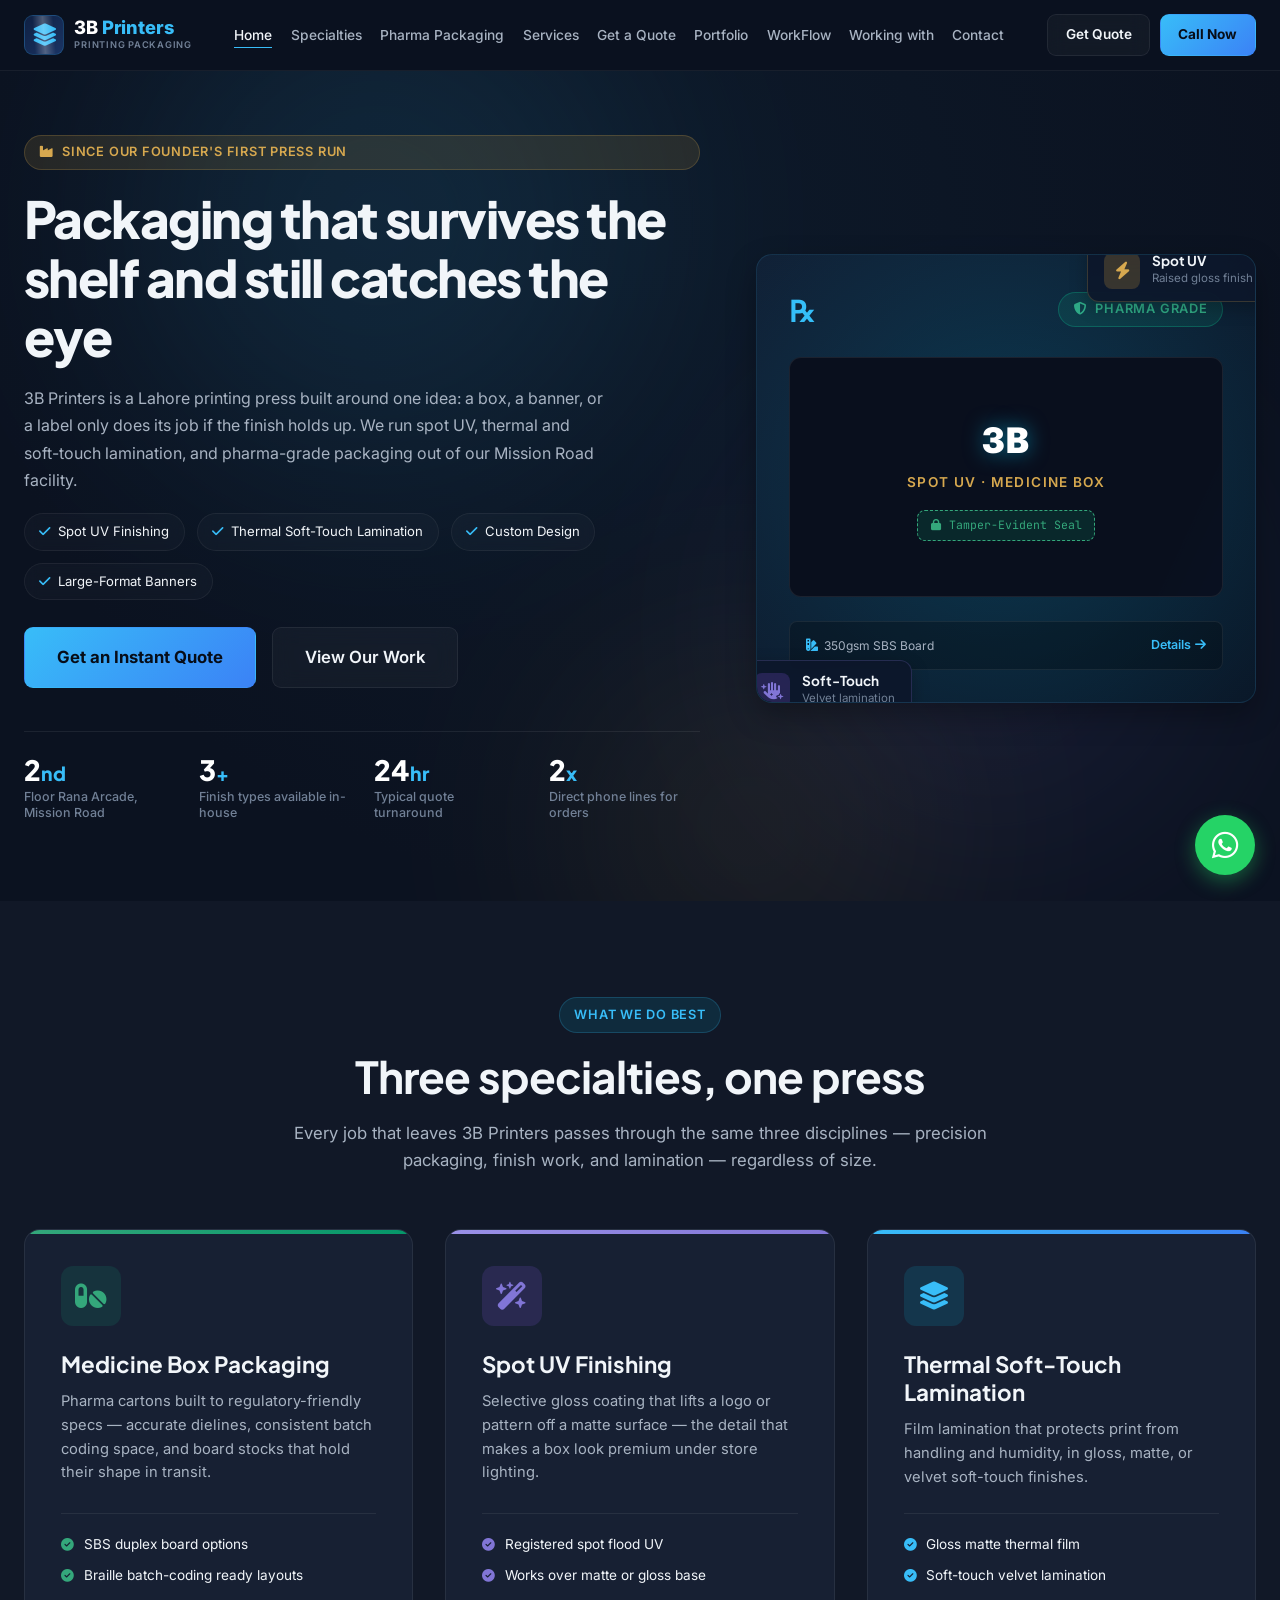
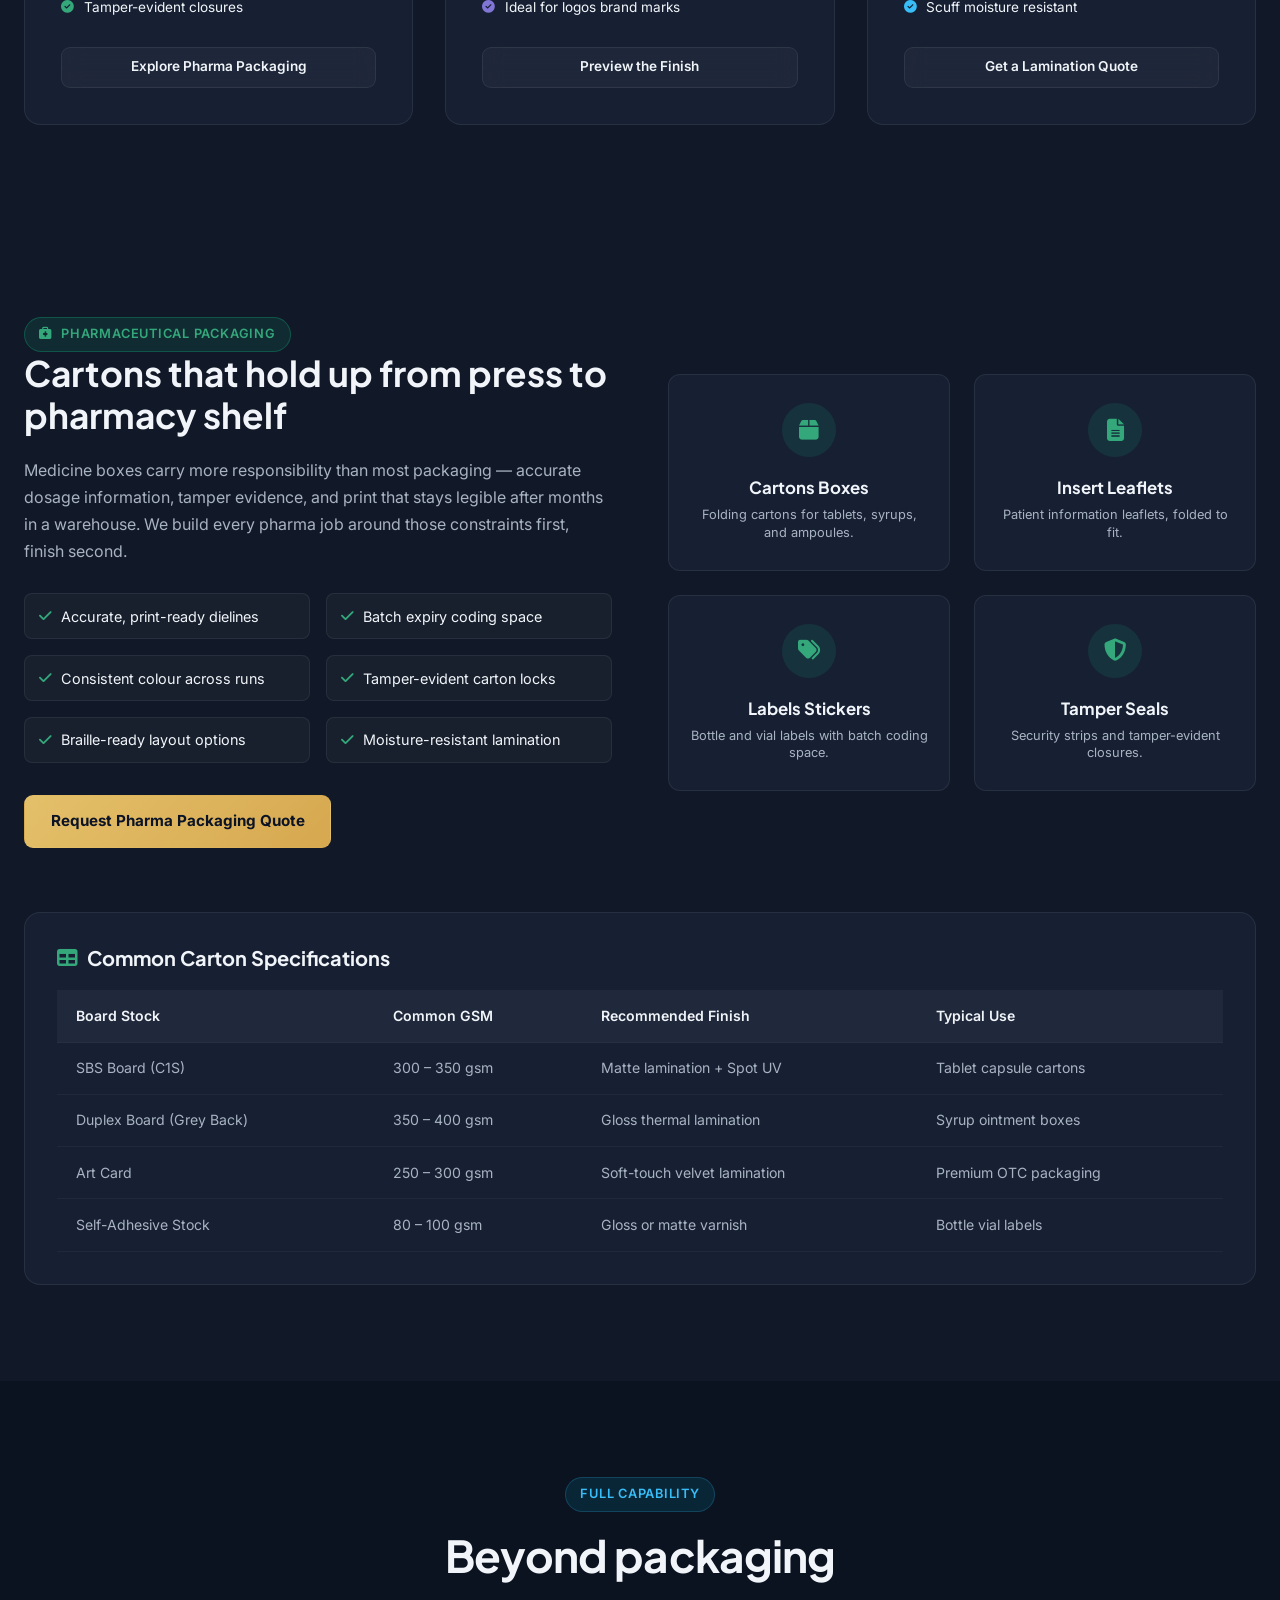
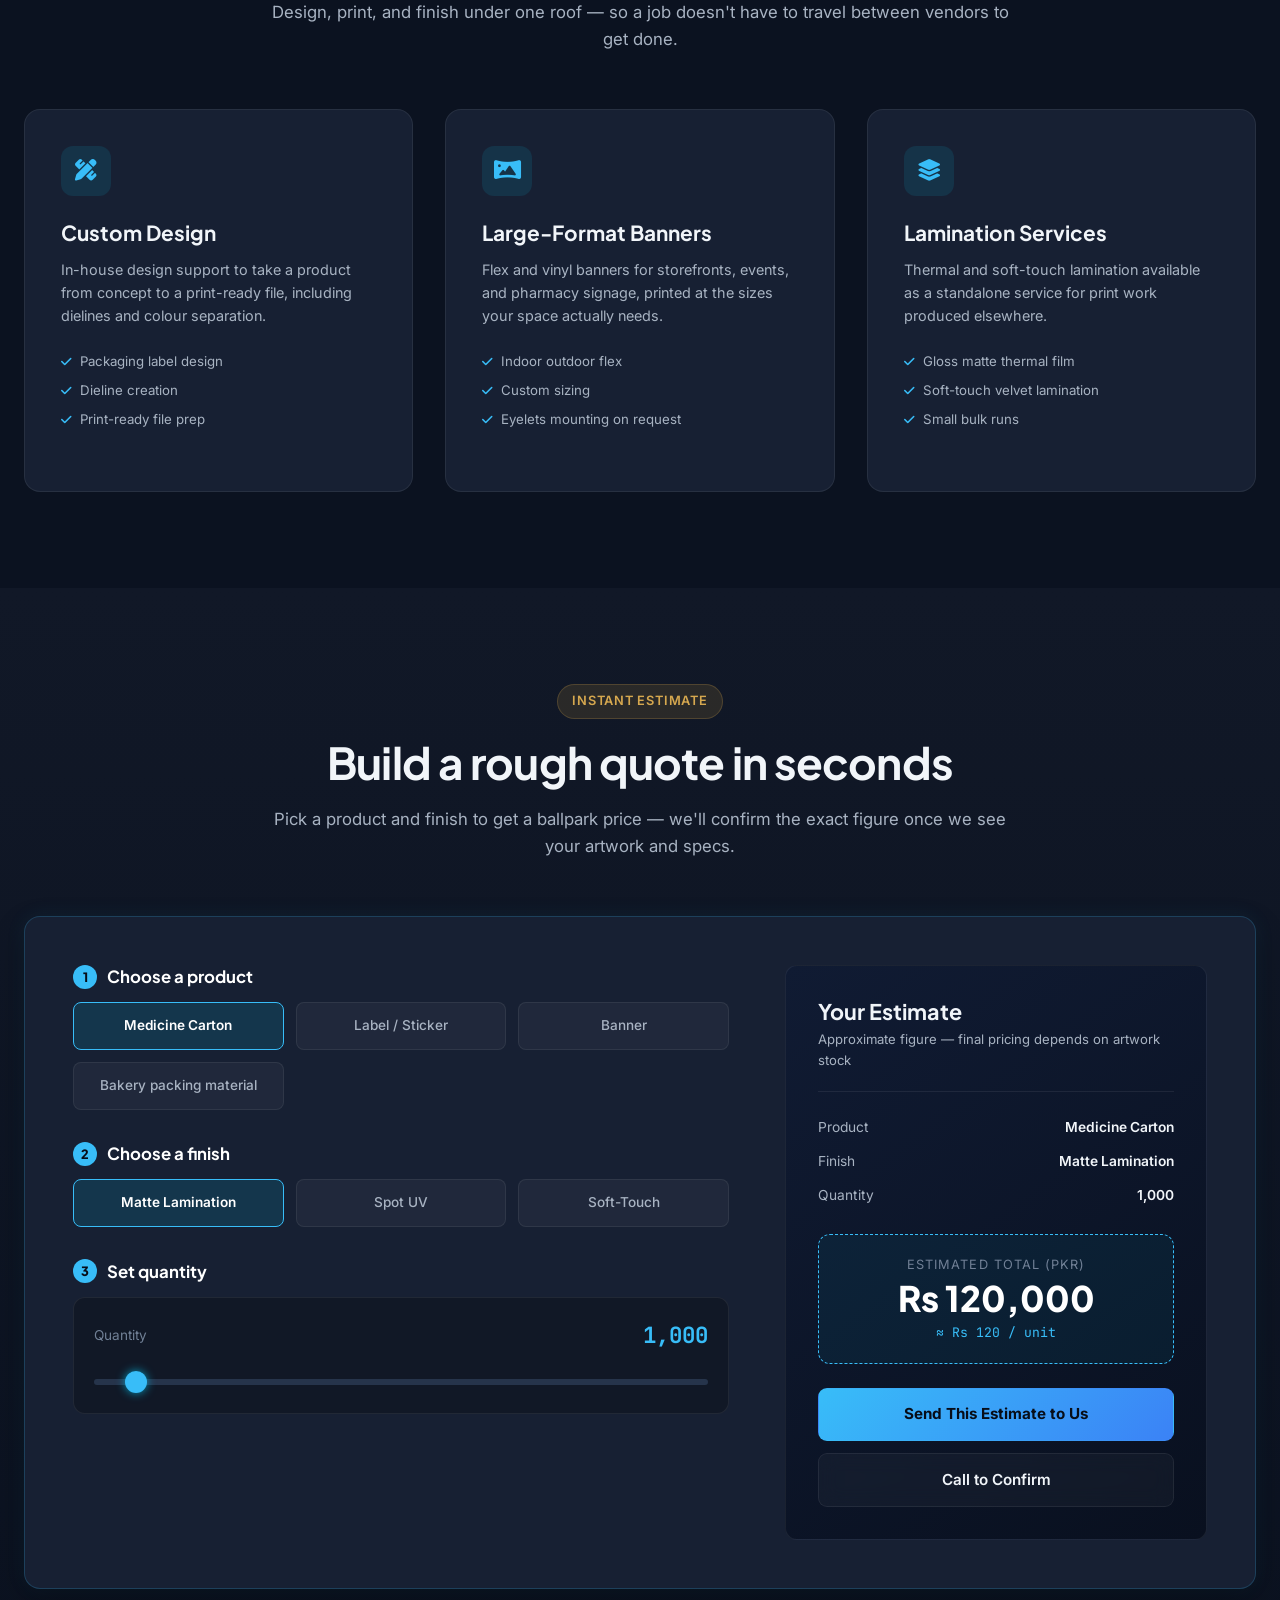
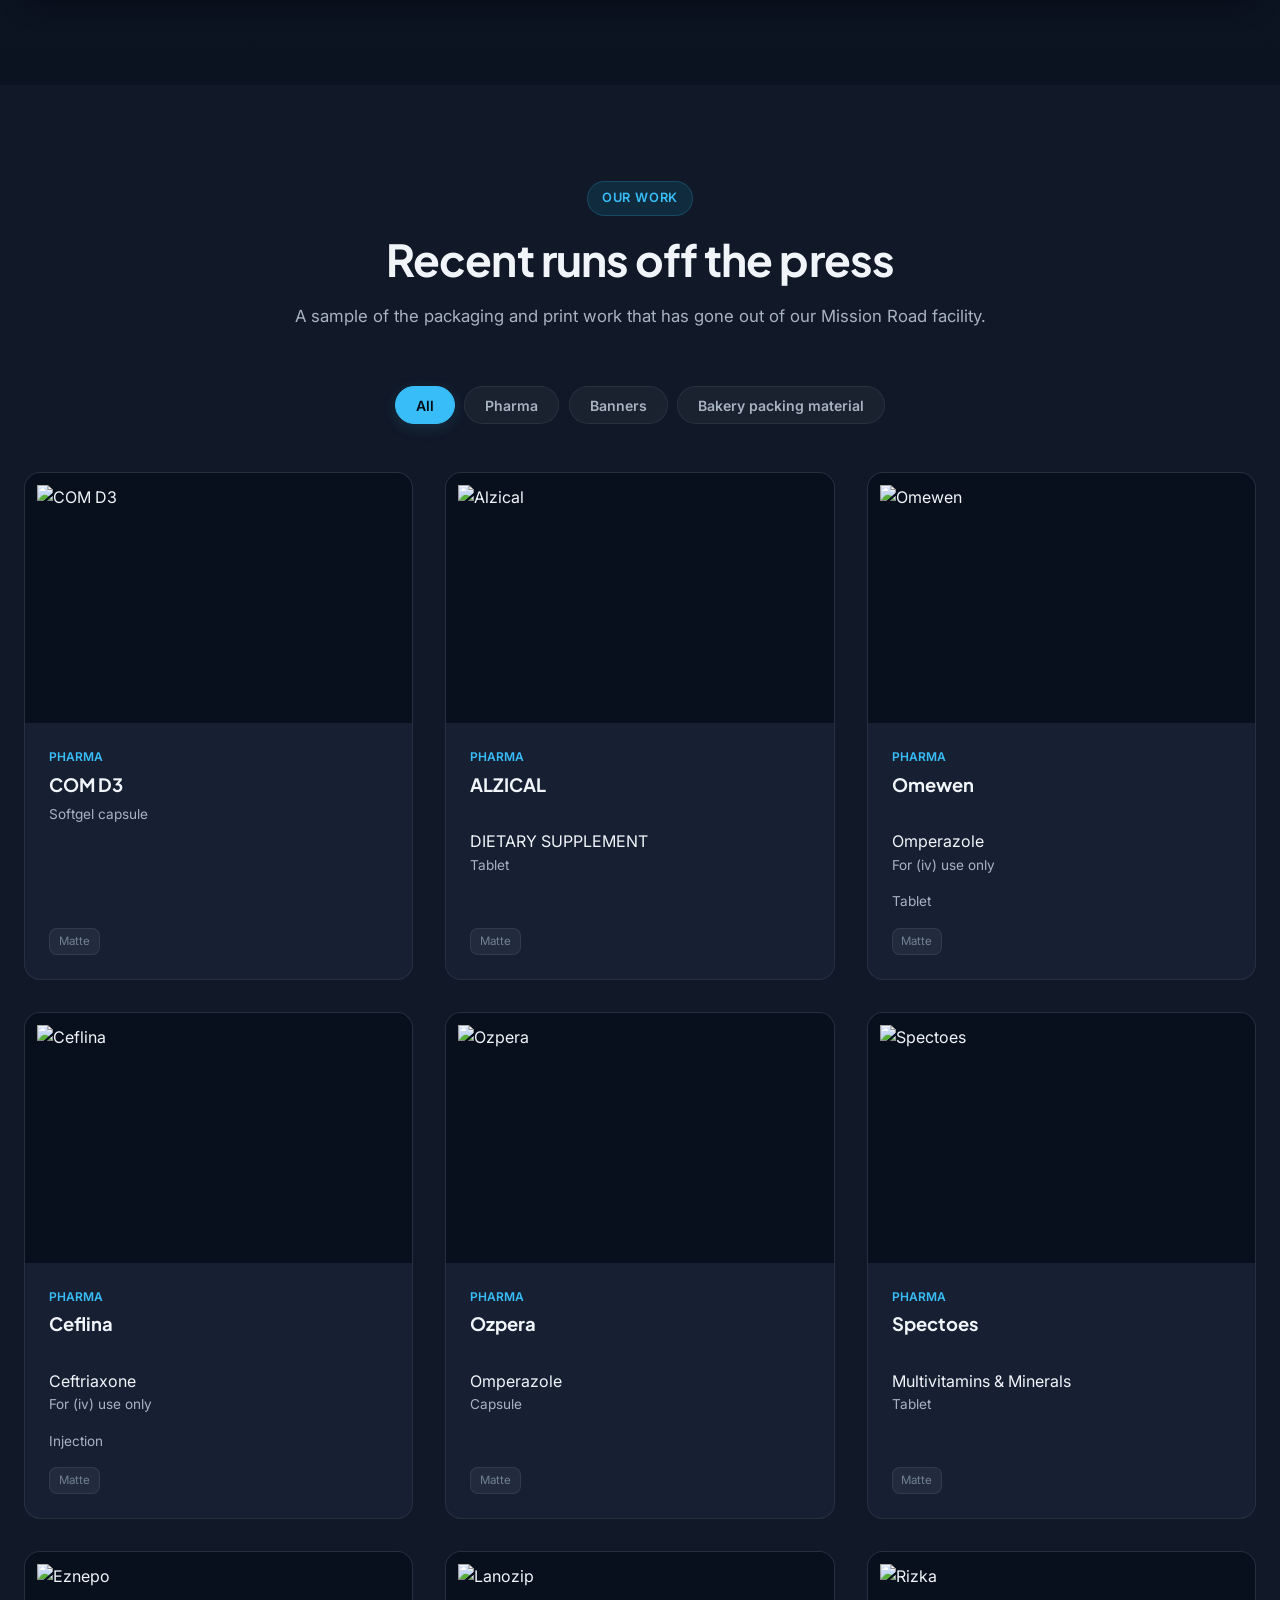
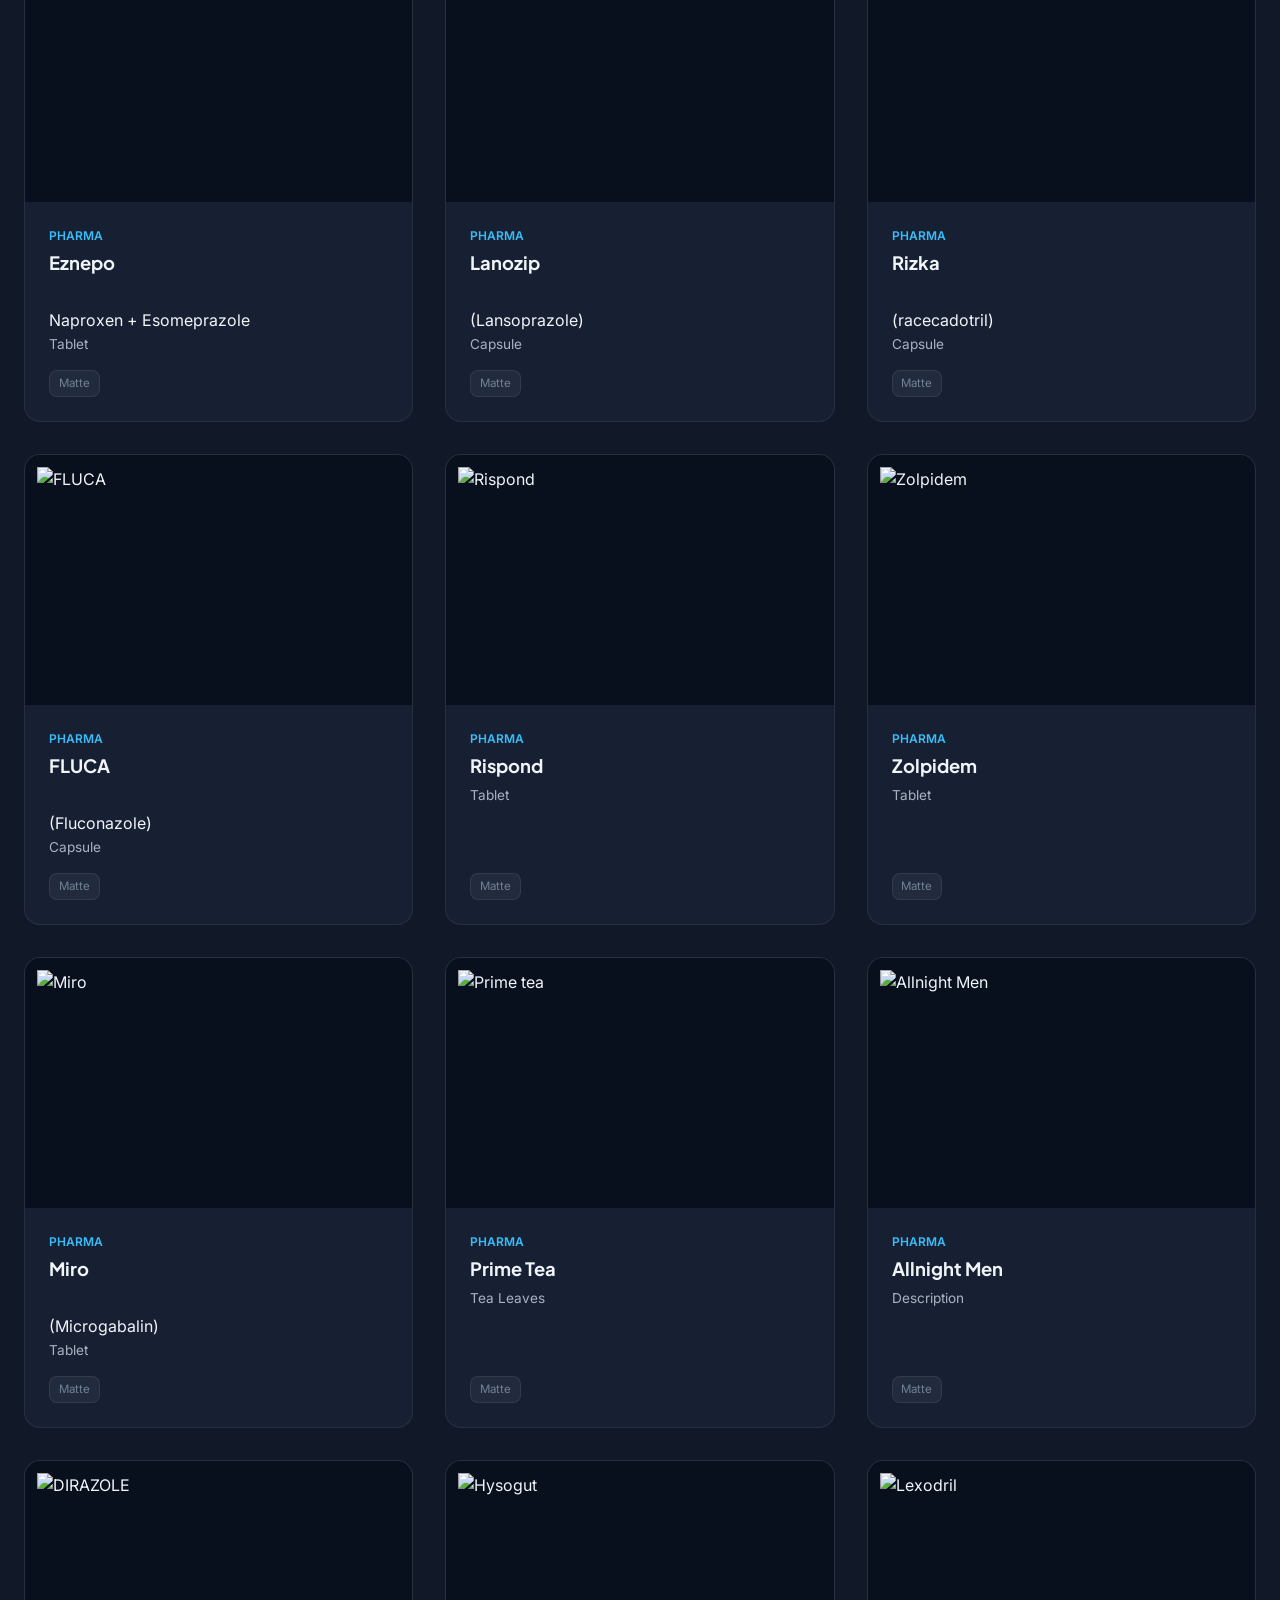
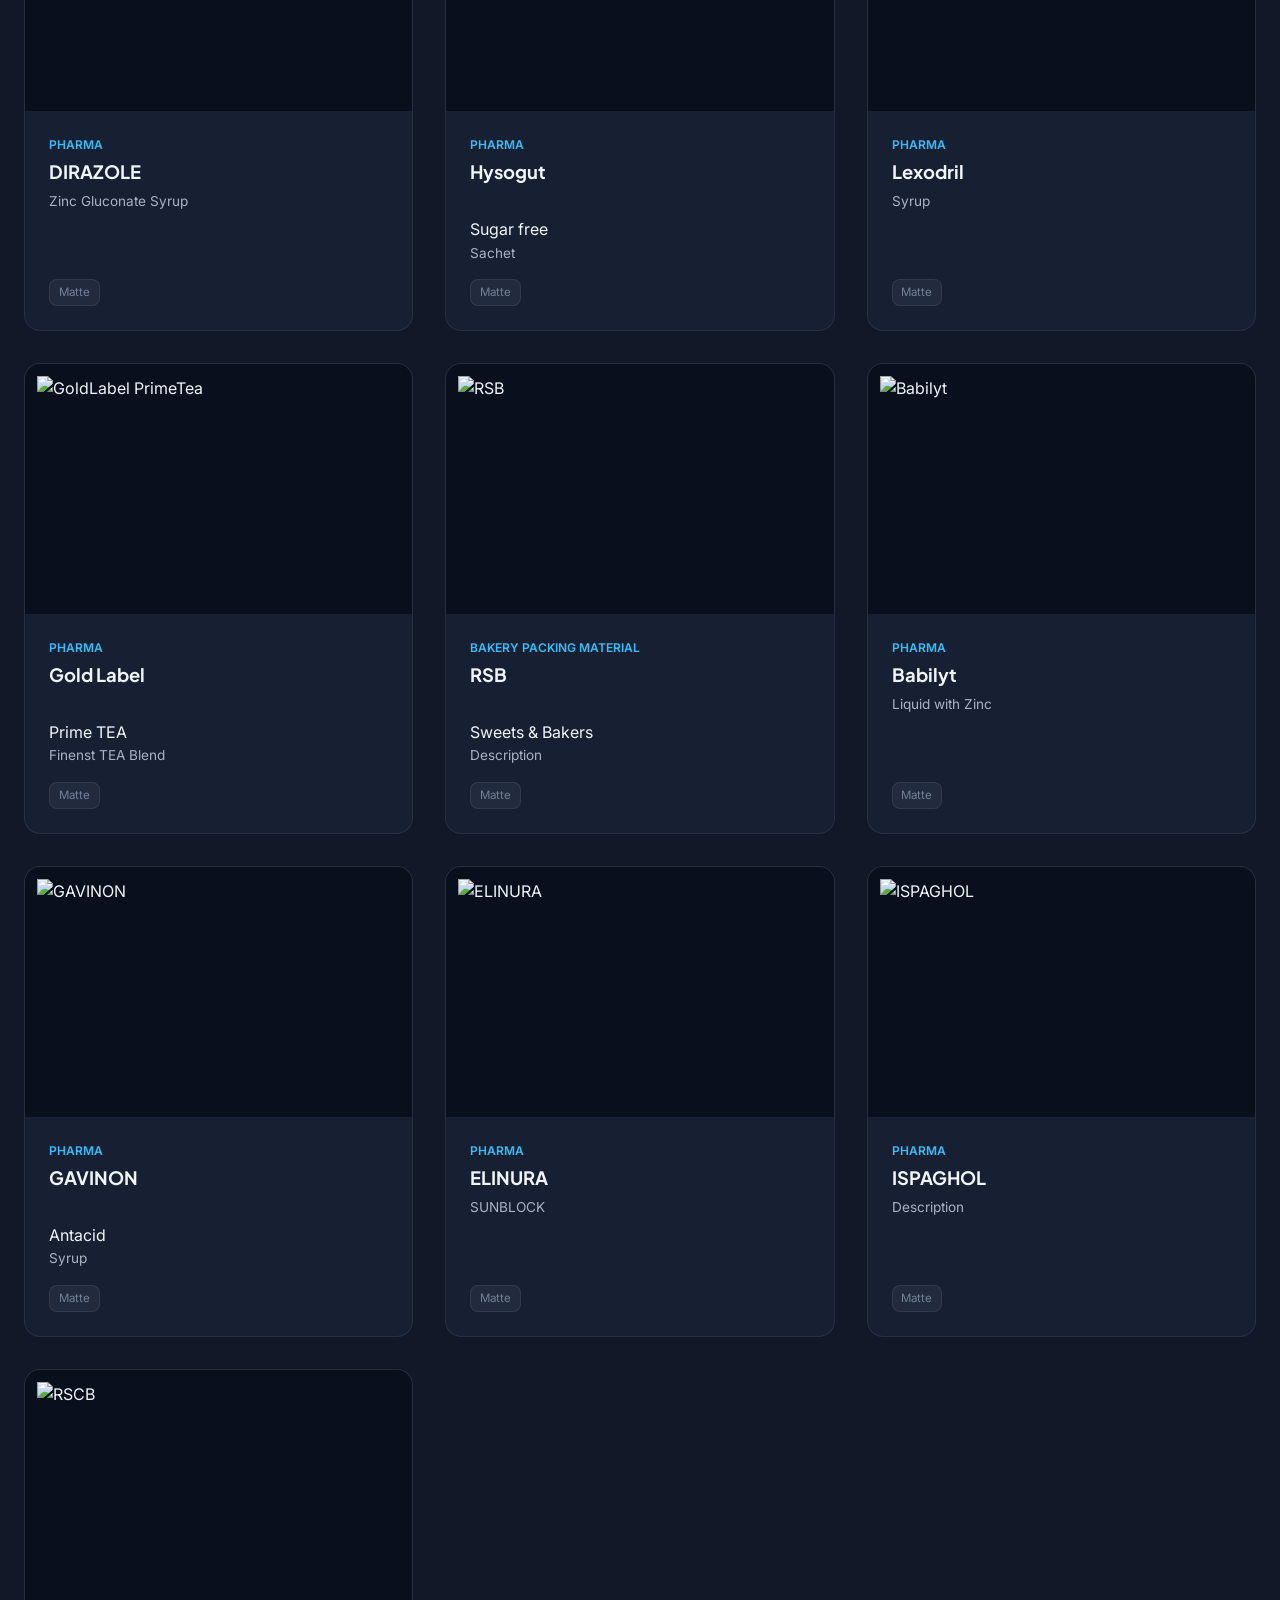
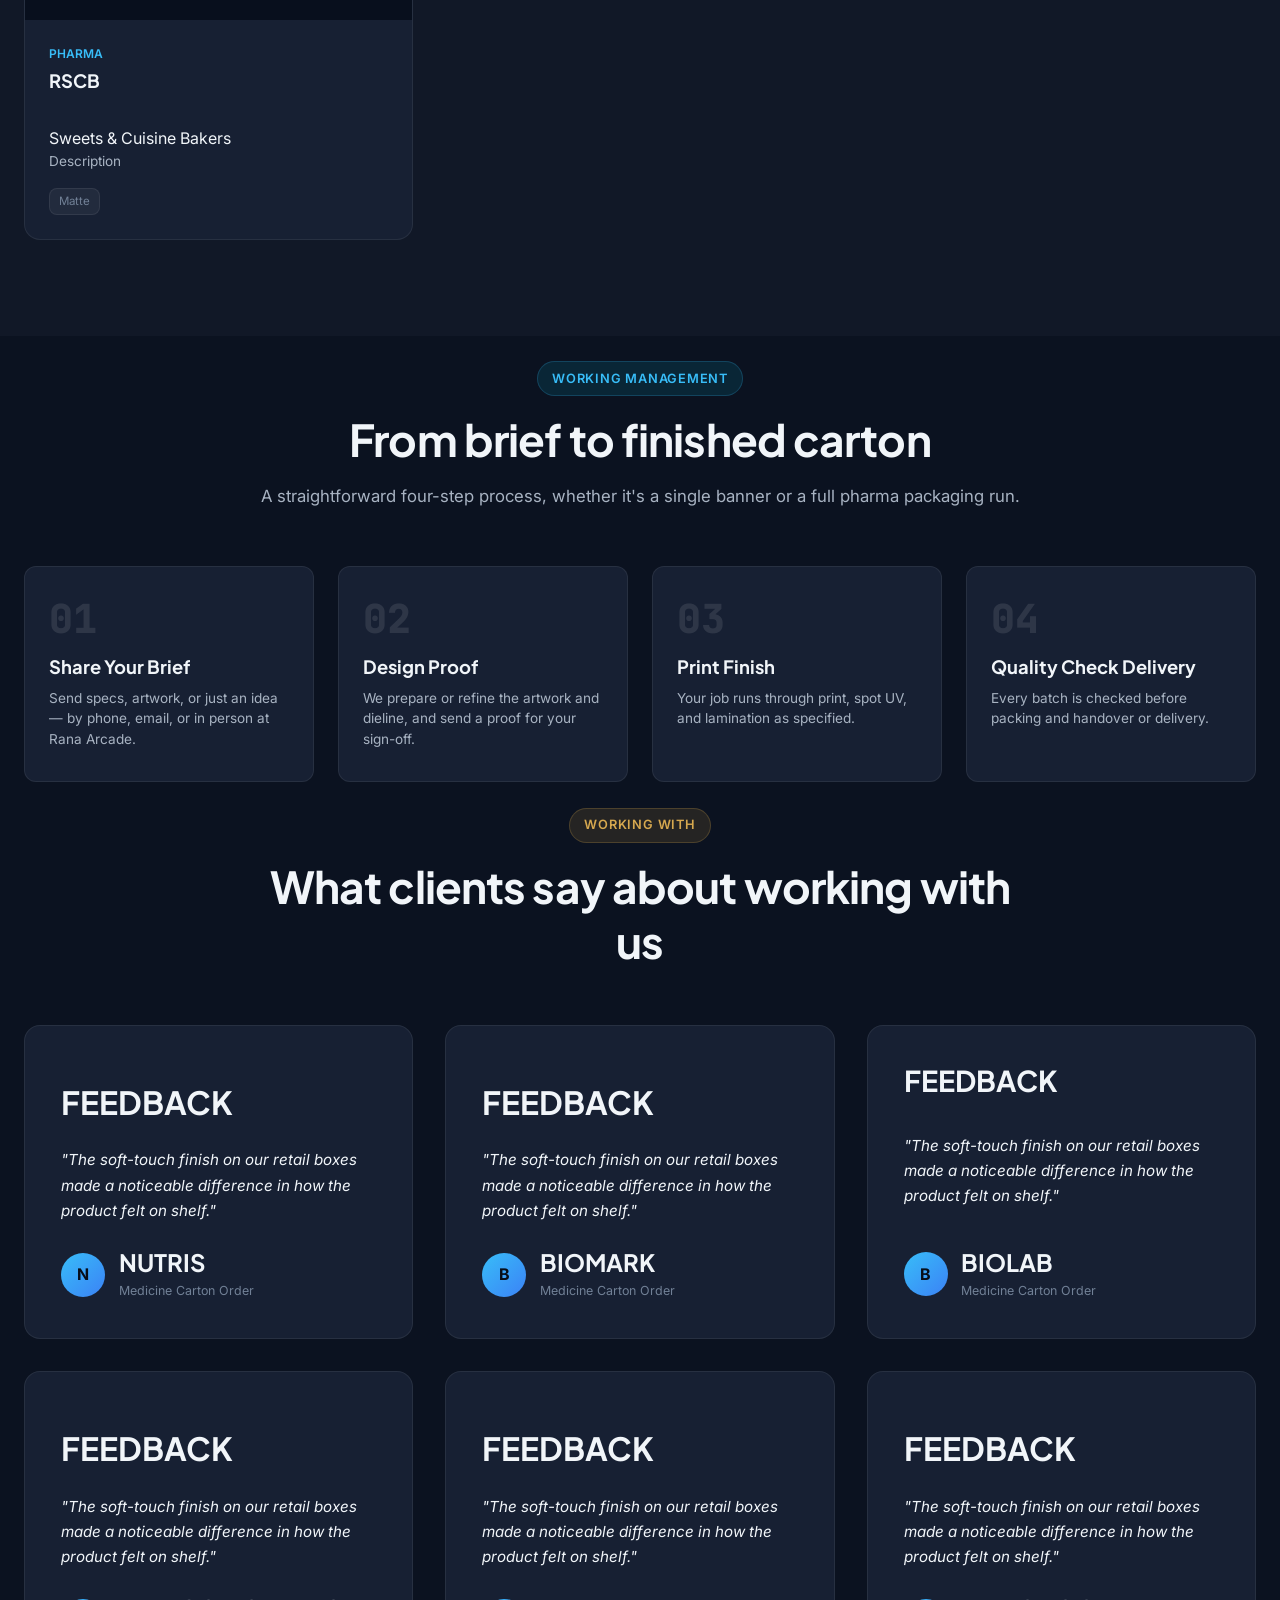
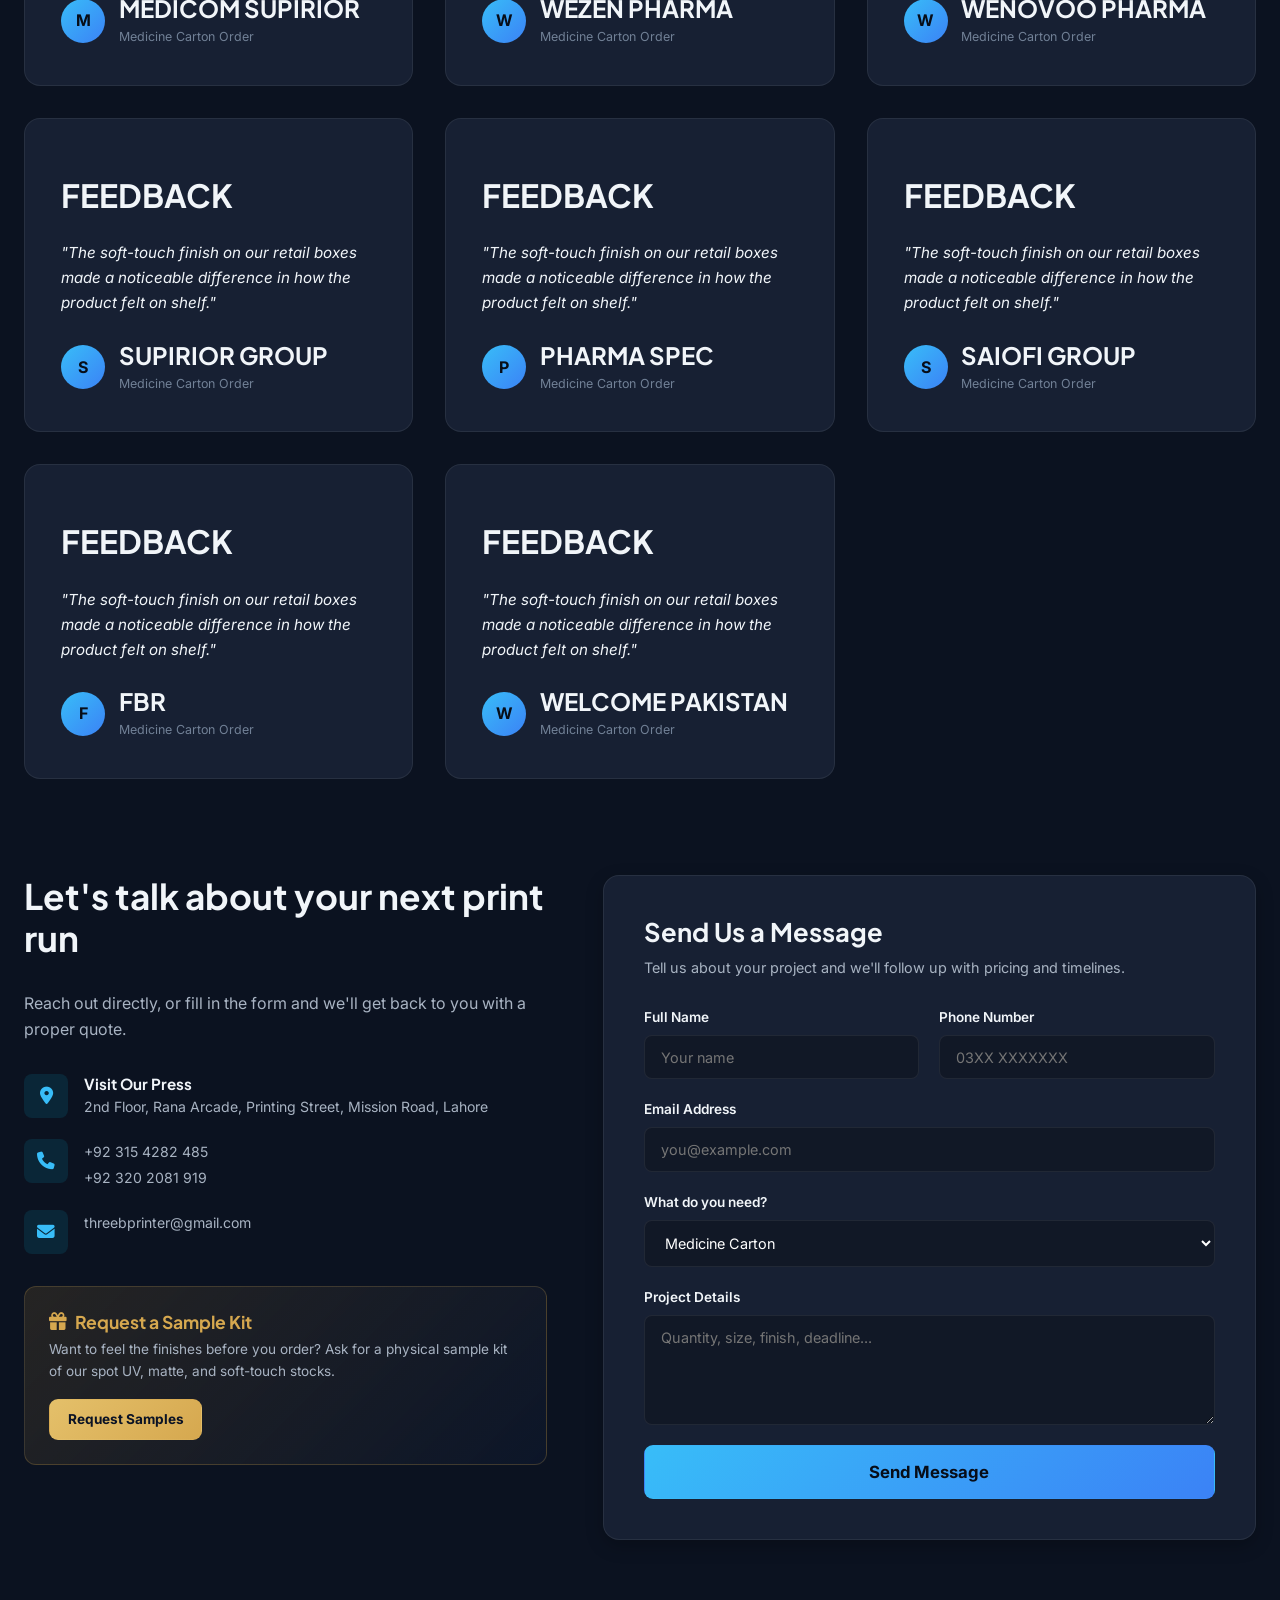
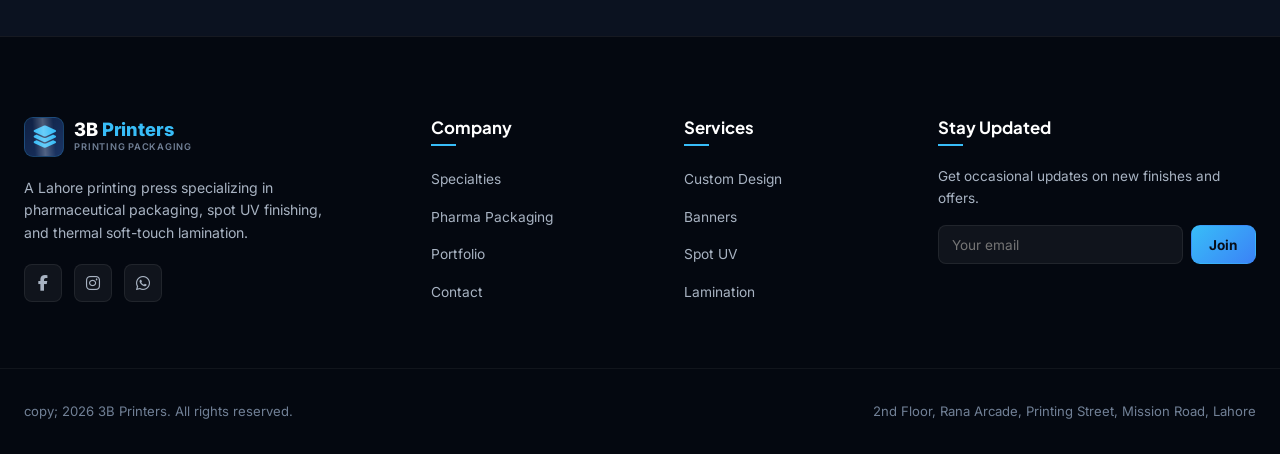
==== buisness.html @ 2f7c9d38 "Add files via upload" ====
<!DOCTYPE html>
<html lang="en">

<head>
    <meta charset="UTF-8">
    <meta name="viewport" content="width=device-width, initial-scale=1.0">
    <title>3B Printers | Medicine Boxes, Spot UV Lamination Specialists</title>
    <meta name="description"
        content="3B Printers — Lahore-based printing press specializing in pharmaceutical packaging, spot UV finishing, thermal soft-touch lamination, and custom banners.">
    <link rel="preconnect" href="https://fonts.googleapis.com">
    <link rel="stylesheet" href="https://cdnjs.cloudflare.com/ajax/libs/font-awesome/6.5.1/css/all.min.css">
    <link rel="stylesheet" href="style.css">
</head>

<body>

    <!-- ============================== TOP BAR ============================== -->
    <div class="top-bar">
        <div class="container top-bar-inner">
            <div class="top-bar-highlight">
                <i class="fa-solid fa-star"></i>
                <span>Trusted by pharmaceutical retail brands across Lahore</span>
            </div>
            <div class="top-bar-contacts">
                <a href="tel:+923154282485"><i class="fa-solid fa-phone"></i> +92 315 4282 485</a>
                <a href="mailto:threebprinter@gmail.com"><i class="fa-solid fa-envelope"></i>
                    threebprinter@gmail.com</a>
            </div>
        </div>
    </div>

    <!-- ============================== HEADER ============================== -->
    <header class="site-header" id="siteHeader">
        <div class="container navbar">
            <a href="#home" class="brand-logo">
                <div class="logo-icon"><i class="fa-solid fa-layer-group"></i></div>
                <div class="logo-text">
                    <span class="logo-title">3B <span>Printers</span></span>
                    <span class="logo-subtitle">Printing Packaging</span>
                </div>
            </a>

            <ul class="nav-menu" id="navMenu">
                <li><a href="#home" class="nav-link active">Home</a></li>
                <li><a href="#specialties" class="nav-link">Specialties</a></li>
                <li><a href="#pharma" class="nav-link">Pharma Packaging</a></li>
                <li><a href="#services" class="nav-link">Services</a></li>
                <li><a href="#quote" class="nav-link">Get a Quote</a></li>
                <li><a href="#portfolio" class="nav-link">Portfolio</a></li>
                <li><a href="#workflow" class="nav-link">WorkFlow</a></li>
                <li><a href="#working with" class="nav-link">Working with</a></li>
                <li><a href="#contact" class="nav-link">Contact</a></li>
            </ul>

            <div class="nav-actions">
                <a href="#quote" class="btn btn-secondary btn-sm">Get Quote</a>
                <a href="tel:+923154282485" class="btn btn-primary btn-sm">Call Now</a>
                <button class="mobile-toggle" id="mobileToggle" aria-label="Toggle navigation">
                    <i class="fa-solid fa-bars"></i>
                </button>
            </div>
        </div>
    </header>

    <!-- ============================== HERO ============================== -->
    <section class="hero-section" id="home">
        <div class="hero-bg-shapes">
            <div class="glow-circle glow-1"></div>
            <div class="glow-circle glow-2"></div>
            <div class="glow-circle glow-3"></div>
        </div>

        <div class="container hero-grid">
            <div class="hero-content">
                <span class="badge badge-gold"><i class="fa-solid fa-industry"></i> Since our founder's first press
                    run</span>
                <h1 class="hero-title">Packaging that survives the shelf and still catches the eye</h1>
                <p class="hero-description">3B Printers is a Lahore printing press built around one idea: a box, a
                    banner, or a label only does its job if the finish holds up. We run spot UV, thermal and soft-touch
                    lamination, and pharma-grade packaging out of our Mission Road facility.</p>

                <div class="hero-features-chips">
                    <div class="feature-chip"><i class="fa-solid fa-check"></i> Spot UV Finishing</div>
                    <div class="feature-chip"><i class="fa-solid fa-check"></i> Thermal Soft-Touch Lamination
                    </div>
                    <div class="feature-chip"><i class="fa-solid fa-check"></i> Custom Design</div>
                    <div class="feature-chip"><i class="fa-solid fa-check"></i> Large-Format Banners</div>
                </div>

                <div class="hero-cta-group">
                    <a href="#quote" class="btn btn-primary btn-lg">Get an Instant Quote</a>
                    <a href="#portfolio" class="btn btn-secondary btn-lg">View Our Work</a>
                </div>

                <div class="hero-stats-row">
                    <div class="hero-stat-item">
                        <h3>2<span>nd</span></h3>
                        <p>Floor Rana Arcade, Mission Road</p>
                    </div>
                    <div class="hero-stat-item">
                        <h3>3<span>+</span></h3>
                        <p>Finish types available in-house</p>
                    </div>
                    <div class="hero-stat-item">
                        <h3>24<span>hr</span></h3>
                        <p>Typical quote turnaround</p>
                    </div>
                    <div class="hero-stat-item">
                        <h3>2<span>x</span></h3>
                        <p>Direct phone lines for orders</p>
                    </div>
                </div>
            </div>

            <div class="hero-visual-wrapper">
                <div class="interactive-pack-card" id="heroCard">
                    <div class="pack-card-header">
                        <span class="rx-symbol">℞</span>
                        <span class="badge badge-pharma"><i class="fa-solid fa-shield-halved"></i> Pharma Grade</span>
                    </div>

                    <div class="pack-card-body">
                        <div class="box-mockup-frame">
                            <div class="uv-shine-layer"></div>
                            <div class="box-brand-mark">3B</div>
                            <div class="box-title-desc">Spot UV · Medicine Box</div>
                            <div class="box-security-strip"><i class="fa-solid fa-lock"></i> Tamper-Evident Seal</div>
                        </div>

                        <div class="pack-card-footer">
                            <span class="card-tag"><i class="fa-solid fa-swatchbook"></i> 350gsm SBS Board</span>
                            <span class="card-cta-btn">Details <i class="fa-solid fa-arrow-right"></i></span>
                        </div>
                    </div>

                    <div class="hero-floating-badge badge-top">
                        <div class="badge-icon-box"><i class="fa-solid fa-bolt"></i></div>
                        <div class="badge-text-box">
                            <h4>Spot UV</h4>
                            <p>Raised gloss finish</p>
                        </div>
                    </div>

                    <div class="hero-floating-badge badge-bottom">
                        <div class="badge-icon-box"><i class="fa-solid fa-hand-sparkles"></i></div>
                        <div class="badge-text-box">
                            <h4>Soft-Touch</h4>
                            <p>Velvet lamination</p>
                        </div>
                    </div>
                </div>
            </div>
        </div>
    </section>

    <!-- ============================== SPECIALTIES ============================== -->
    <section class="specialties-section" id="specialties">
        <div class="container">
            <div class="section-header">
                <span class="badge">What We Do Best</span>
                <h2>Three specialties, one press</h2>
                <p>Every job that leaves 3B Printers passes through the same three disciplines — precision packaging,
                    finish work, and lamination — regardless of size.</p>
            </div>

            <div class="specialties-grid">
                <div class="specialty-card card-pharma">
                    <div class="specialty-icon-wrapper"><i class="fa-solid fa-pills"></i></div>
                    <h3>Medicine Box Packaging</h3>
                    <p>Pharma cartons built to regulatory-friendly specs — accurate dielines, consistent batch coding
                        space, and board stocks that hold their shape in transit.</p>
                    <ul class="specialty-specs-list">
                        <li><i class="fa-solid fa-circle-check"></i> SBS duplex board options</li>
                        <li><i class="fa-solid fa-circle-check"></i> Braille batch-coding ready layouts</li>
                        <li><i class="fa-solid fa-circle-check"></i> Tamper-evident closures</li>
                    </ul>
                    <a href="#pharma" class="btn btn-secondary btn-sm">Explore Pharma Packaging</a>
                </div>

                <div class="specialty-card card-uv">
                    <div class="specialty-icon-wrapper"><i class="fa-solid fa-wand-magic-sparkles"></i></div>
                    <h3>Spot UV Finishing</h3>
                    <p>Selective gloss coating that lifts a logo or pattern off a matte surface — the detail that makes
                        a box look premium under store lighting.</p>
                    <ul class="specialty-specs-list">
                        <li><i class="fa-solid fa-circle-check"></i> Registered spot flood UV</li>
                        <li><i class="fa-solid fa-circle-check"></i> Works over matte or gloss base</li>
                        <li><i class="fa-solid fa-circle-check"></i> Ideal for logos brand marks</li>
                    </ul>
                    <a href="#portfolio" class="btn btn-secondary btn-sm" data-jump-filter="spot-uv">Preview the
                        Finish</a>
                </div>

                <div class="specialty-card card-lam">
                    <div class="specialty-icon-wrapper"><i class="fa-solid fa-layer-group"></i></div>
                    <h3>Thermal Soft-Touch Lamination</h3>
                    <p>Film lamination that protects print from handling and humidity, in gloss, matte, or velvet
                        soft-touch finishes.</p>
                    <ul class="specialty-specs-list">
                        <li><i class="fa-solid fa-circle-check"></i> Gloss matte thermal film</li>
                        <li><i class="fa-solid fa-circle-check"></i> Soft-touch velvet lamination</li>
                        <li><i class="fa-solid fa-circle-check"></i> Scuff moisture resistant</li>
                    </ul>
                    <a href="#quote" class="btn btn-secondary btn-sm">Get a Lamination Quote</a>
                </div>
            </div>
        </div>
    </section>
    <!-- ============================== PHARMA PACKAGING HUB ============================== -->
    <section class="pharma-section" id="pharma">
        <div class="container">
            <div class="pharma-grid">
                <div class="pharma-info">
                    <span class="badge badge-pharma"><i class="fa-solid fa-briefcase-medical"></i> Pharmaceutical
                        Packaging</span>
                    <h3>Cartons that hold up from press to pharmacy shelf</h3>
                    <p>Medicine boxes carry more responsibility than most packaging — accurate dosage information,
                        tamper evidence, and print that stays legible after months in a warehouse. We build every pharma
                        job around those constraints first, finish second.</p>

                    <ul class="pharma-checklist">
                        <li><i class="fa-solid fa-check"></i> Accurate, print-ready dielines</li>
                        <li><i class="fa-solid fa-check"></i> Batch expiry coding space</li>
                        <li><i class="fa-solid fa-check"></i> Consistent colour across runs</li>
                        <li><i class="fa-solid fa-check"></i> Tamper-evident carton locks</li>
                        <li><i class="fa-solid fa-check"></i> Braille-ready layout options</li>
                        <li><i class="fa-solid fa-check"></i> Moisture-resistant lamination</li>
                    </ul>

                    <a href="#quote" class="btn btn-gold">Request Pharma Packaging Quote</a>
                </div>

                <div class="pharma-categories-grid" style="grid-template-columns: 1fr 1fr;">
                    <div class="pharma-cat-card">
                        <div class="cat-icon-circle"><i class="fa-solid fa-box"></i></div>
                        <h4>Cartons Boxes</h4>
                        <p>Folding cartons for tablets, syrups, and ampoules.</p>
                    </div>
                    <div class="pharma-cat-card">
                        <div class="cat-icon-circle"><i class="fa-solid fa-file-lines"></i></div>
                        <h4>Insert Leaflets</h4>
                        <p>Patient information leaflets, folded to fit.</p>
                    </div>
                    <div class="pharma-cat-card">
                        <div class="cat-icon-circle"><i class="fa-solid fa-tags"></i></div>
                        <h4>Labels Stickers</h4>
                        <p>Bottle and vial labels with batch coding space.</p>
                    </div>
                    <div class="pharma-cat-card">
                        <div class="cat-icon-circle"><i class="fa-solid fa-shield-halved"></i></div>
                        <h4>Tamper Seals</h4>
                        <p>Security strips and tamper-evident closures.</p>
                    </div>
                </div>
            </div>

            <div class="pharma-specs-table-box">
                <h4><i class="fa-solid fa-table"></i> Common Carton Specifications</h4>
                <table class="specs-table">
                    <thead>
                        <tr>
                            <th>Board Stock</th>
                            <th>Common GSM</th>
                            <th>Recommended Finish</th>
                            <th>Typical Use</th>
                        </tr>
                    </thead>
                    <tbody>
                        <tr>
                            <td>SBS Board (C1S)</td>
                            <td>300 – 350 gsm</td>
                            <td>Matte lamination + Spot UV</td>
                            <td>Tablet capsule cartons</td>
                        </tr>
                        <tr>
                            <td>Duplex Board (Grey Back)</td>
                            <td>350 – 400 gsm</td>
                            <td>Gloss thermal lamination</td>
                            <td>Syrup ointment boxes</td>
                        </tr>
                        <tr>
                            <td>Art Card</td>
                            <td>250 – 300 gsm</td>
                            <td>Soft-touch velvet lamination</td>
                            <td>Premium OTC packaging</td>
                        </tr>
                        <tr>
                            <td>Self-Adhesive Stock</td>
                            <td>80 – 100 gsm</td>
                            <td>Gloss or matte varnish</td>
                            <td>Bottle vial labels</td>
                        </tr>
                    </tbody>
                </table>
            </div>
        </div>
    </section>

    <!-- ============================== SERVICES ============================== -->
    <section class="services-section" id="services">
        <div class="container">
            <div class="section-header">
                <span class="badge">Full Capability</span>
                <h2>Beyond packaging</h2>
                <p>Design, print, and finish under one roof — so a job doesn't have to travel between vendors to get
                    done.</p>
            </div>

            <div class="services-grid">
                <div class="service-box">
                    <div class="service-box-header">
                        <div class="service-icon"><i class="fa-solid fa-pen-ruler"></i></div>
                    </div>
                    <h3>Custom Design</h3>
                    <p>In-house design support to take a product from concept to a print-ready file, including dielines
                        and colour separation.</p>
                    <ul class="service-features">
                        <li><i class="fa-solid fa-check"></i> Packaging label design</li>
                        <li><i class="fa-solid fa-check"></i> Dieline creation</li>
                        <li><i class="fa-solid fa-check"></i> Print-ready file prep</li>
                    </ul>
                </div>

                <div class="service-box">
                    <div class="service-box-header">
                        <div class="service-icon"><i class="fa-solid fa-panorama"></i></div>
                    </div>
                    <h3>Large-Format Banners</h3>
                    <p>Flex and vinyl banners for storefronts, events, and pharmacy signage, printed at the sizes your
                        space actually needs.</p>
                    <ul class="service-features">
                        <li><i class="fa-solid fa-check"></i> Indoor outdoor flex</li>
                        <li><i class="fa-solid fa-check"></i> Custom sizing</li>
                        <li><i class="fa-solid fa-check"></i> Eyelets mounting on request</li>
                    </ul>
                </div>

                <div class="service-box">
                    <div class="service-box-header">
                        <div class="service-icon"><i class="fa-solid fa-layer-group"></i></div>
                    </div>
                    <h3>Lamination Services</h3>
                    <p>Thermal and soft-touch lamination available as a standalone service for print work produced
                        elsewhere.</p>
                    <ul class="service-features">
                        <li><i class="fa-solid fa-check"></i> Gloss matte thermal film</li>
                        <li><i class="fa-solid fa-check"></i> Soft-touch velvet lamination</li>
                        <li><i class="fa-solid fa-check"></i> Small bulk runs</li>
                    </ul>
                </div>
            </div>
        </div>
    </section>

    <!-- ============================== QUOTE ESTIMATOR ============================== -->
    <section class="quote-section" id="quote">
        <div class="container">
            <div class="section-header">
                <span class="badge badge-gold">Instant Estimate</span>
                <h2>Build a rough quote in seconds</h2>
                <p>Pick a product and finish to get a ballpark price — we'll confirm the exact figure once we see your
                    artwork and specs.</p>
            </div>

            <div class="quote-calculator-container">
                <div class="calc-steps">
                    <div class="calc-step-group">
                        <h4><span>1</span> Choose a product</h4>
                        <div class="calc-pill-grid">
                            <div class="calc-pill">
                                <input type="radio" name="product" id="prod-carton" value="120" checked>
                                <label for="prod-carton">Medicine Carton</label>
                            </div>
                            <div class="calc-pill">
                                <input type="radio" name="product" id="prod-label" value="15">
                                <label for="prod-label">Label / Sticker</label>
                            </div>
                            <div class="calc-pill">
                                <input type="radio" name="product" id="prod-banner" value="450">
                                <label for="prod-banner">Banner</label>
                            </div>
                            <div class="calc-pill">
                                <input type="radio" name="product" id="prod-Bakery packing material" value="450">
                                <label for="prod-Bakery packing material">Bakery packing material</label>
                            </div>
                            <div class="calc-pill">
                                <input type="radio" name="product" id="prod-label" value="15">
                            </div>
                        </div>
                    </div>

                    <div class="calc-step-group">
                        <h4><span>2</span> Choose a finish</h4>
                        <div class="calc-pill-grid">
                            <div class="calc-pill">
                                <input type="radio" name="finish" id="fin-matte" value="0" checked>
                                <label for="fin-matte">Matte Lamination</label>
                            </div>
                            <div class="calc-pill">
                                <input type="radio" name="finish" id="fin-uv" value="35">
                                <label for="fin-uv">Spot UV</label>
                            </div>
                            <div class="calc-pill">
                                <input type="radio" name="finish" id="fin-soft" value="45">
                                <label for="fin-soft">Soft-Touch</label>
                            </div>
                        </div>
                    </div>

                    <div class="calc-step-group">
                        <h4><span>3</span> Set quantity</h4>
                        <div class="slider-control-box">
                            <div class="slider-val-display">
                                <span>Quantity</span>
                                <strong id="qtyDisplay">1,000</strong>
                            </div>
                            <input type="range" class="range-slider" id="qtySlider" min="500" max="10000" step="500"
                                value="1000">
                        </div>
                    </div>
                </div>

                <div class="quote-summary-panel">
                    <div class="summary-header">
                        <h3>Your Estimate</h3>
                        <p>Approximate figure — final pricing depends on artwork stock</p>
                    </div>

                    <div class="summary-spec-list">
                        <div class="spec-row"><span>Product</span><span id="summaryProduct">Medicine Carton</span></div>
                        <div class="spec-row"><span>Finish</span><span id="summaryFinish">Matte Lamination</span></div>
                        <div class="spec-row"><span>Quantity</span><span id="summaryQty">1,000</span></div>
                    </div>

                    <div class="price-estimate-box">
                        <span>Estimated Total (PKR)</span>
                        <div class="est-price" id="estTotal">Rs 120,000</div>
                        <div class="per-unit" id="estPerUnit">≈ Rs 120.00 / unit</div>
                    </div>

                    <div class="quote-action-buttons">
                        <a href="#contact" class="btn btn-primary">Send This Estimate to Us</a>
                        <a href="tel:+923154282485" class="btn btn-secondary">Call to Confirm</a>
                    </div>
                </div>
            </div>
        </div>
    </section>

    <!-- ============================== PORTFOLIO ============================== -->
    <section class="portfolio-section" id="portfolio">
        <div class="container">
            <div class="section-header">
                <span class="badge">Our Work</span>
                <h2>Recent runs off the press</h2>
                <p>A sample of the packaging and print work that has gone out of our Mission Road facility.</p>
            </div>

            <div class="portfolio-filters">
                <button class="filter-btn active" data-filter="all">All</button>
                <button class="filter-btn" data-filter="pharma">Pharma</button>
                <button class="filter-btn" data-filter="banners">Banners</button>
                <button class="filter-btn" data-filter="bakery packing material">Bakery packing material</button>
            </div>

            <div class="portfolio-grid">
                <div class="portfolio-card" data-category="pharma">
                    <div class="portfolio-card-img">
                        <img src="assets/portfolio/comd3.png" alt="COM D3" loading="lazy">
                        <div class="portfolio-overlay"></div>
                    </div>
                    <div class="portfolio-card-info">
                        <span class="item-tag">Pharma</span>
                        <h4>COM D3</h4>
                        <p>Softgel capsule</p>
                        <div class="item-finishes">
                            <span class="finish-tag">Matte</span>
                        </div>
                    </div>
                </div>

                <div class="portfolio-card" data-category="pharma">
                    <div class="portfolio-card-img">
                        <img src="assets/portfolio/alzical.png" alt="Alzical" loading="lazy">
                        <div class="portfolio-overlay"></div>
                    </div>
                    <div class="portfolio-card-info">
                        <span class="item-tag">Pharma</span>
                        <h4>ALZICAL</h4><br>DIETARY SUPPLEMENT
                        <p>Tablet</p>
                        <div class="item-finishes">
                            <span class="finish-tag">Matte</span>
                        </div>
                    </div>
                </div>

                <div class="portfolio-card" data-category="pharma">
                    <div class="portfolio-card-img">
                        <img src="assets/portfolio/omewen.png" alt="Omewen" loading="lazy">
                        <div class="portfolio-overlay"></div>
                    </div>
                    <div class="portfolio-card-info">
                        <span class="item-tag">Pharma</span>
                        <h4>Omewen</h4><br>Omperazole
                        <p>For (iv) use only</p>
                        <p>Tablet</p>
                        <div class="item-finishes">
                            <span class="finish-tag">Matte</span>
                        </div>
                    </div>
                </div>

                <div class="portfolio-card" data-category="pharma">
                    <div class="portfolio-card-img">
                        <img src="assets/portfolio/ceflina.png" alt="Ceflina" loading="lazy">
                        <div class="portfolio-overlay"></div>
                    </div>
                    <div class="portfolio-card-info">
                        <span class="item-tag">Pharma</span>
                        <h4>Ceflina</h4><br>Ceftriaxone
                        <p>For (iv) use only</p>
                        <p>Injection</p>
                        <div class="item-finishes">
                            <span class="finish-tag">Matte</span>
                        </div>
                    </div>
                </div>

                <div class="portfolio-card" data-category="pharma">
                    <div class="portfolio-card-img">
                        <img src="assets/portfolio/ozpera.png" alt="Ozpera" loading="lazy">
                        <div class="portfolio-overlay"></div>
                    </div>
                    <div class="portfolio-card-info">
                        <span class="item-tag">Pharma</span>
                        <h4>Ozpera</h4><br>Omperazole
                        <p>Capsule</p>
                        <div class="item-finishes">
                            <span class="finish-tag">Matte</span>
                        </div>
                    </div>
                </div>

                <div class="portfolio-card" data-category="pharma">
                    <div class="portfolio-card-img">
                        <img src="assets/portfolio/spectoes.png" alt="Spectoes" loading="lazy">
                        <div class="portfolio-overlay"></div>
                    </div>
                    <div class="portfolio-card-info">
                        <span class="item-tag">Pharma</span>
                        <h4>Spectoes</h4><br>Multivitamins & Minerals
                        <p>Tablet</p>
                        <div class="item-finishes">
                            <span class="finish-tag">Matte</span>
                        </div>
                    </div>
                </div>

                <div class="portfolio-card" data-category="pharma">
                    <div class="portfolio-card-img">
                        <img src="assets/portfolio/eznepo.png" alt="Eznepo" loading="lazy">
                        <div class="portfolio-overlay"></div>
                    </div>
                    <div class="portfolio-card-info">
                        <span class="item-tag">Pharma</span>
                        <h4>Eznepo</h4><br>Naproxen + Esomeprazole
                        <p>Tablet</p>
                        <div class="item-finishes">
                            <span class="finish-tag">Matte</span>
                        </div>
                    </div>
                </div>

                <div class="portfolio-card" data-category="pharma">
                    <div class="portfolio-card-img">
                        <img src="assets/portfolio/lanozip.png" alt="Lanozip" loading="lazy">
                        <div class="portfolio-overlay"></div>
                    </div>
                    <div class="portfolio-card-info">
                        <span class="item-tag">Pharma</span>
                        <h4>Lanozip</h4><br>(Lansoprazole)
                        <p>Capsule</p>
                        <div class="item-finishes">
                            <span class="finish-tag">Matte</span>
                        </div>
                    </div>
                </div>

                <div class="portfolio-card" data-category="pharma">
                    <div class="portfolio-card-img">
                        <img src="assets/portfolio/rizka.png" alt="Rizka" loading="lazy">

                        <div class="portfolio-overlay"></div>
                    </div>
                    <div class="portfolio-card-info">
                        <span class="item-tag">Pharma</span>
                        <h4>Rizka</h4><br>(racecadotril)
                        <p>Capsule</p>
                        <div class="item-finishes">
                            <span class="finish-tag">Matte</span>
                        </div>
                    </div>
                </div>

                <div class="portfolio-card" data-category="pharma">
                    <div class="portfolio-card-img">
                        <img src="assets/portfolio/fluca.png" alt="FLUCA" loading="lazy">

                        <div class="portfolio-overlay"></div>
                    </div>
                    <div class="portfolio-card-info">
                        <span class="item-tag">Pharma</span>
                        <h4>FLUCA</h4><br>(Fluconazole)
                        <p>Capsule</p>
                        <div class="item-finishes">
                            <span class="finish-tag">Matte</span>
                        </div>
                    </div>
                </div>

                <div class="portfolio-card" data-category="pharma">
                    <div class="portfolio-card-img">
                        <img src="assets/portfolio/rispond.png" alt="Rispond" loading="lazy">
                        <div class="portfolio-overlay"></div>
                    </div>
                    <div class="portfolio-card-info">
                        <span class="item-tag">Pharma</span>
                        <h4>Rispond</h4>
                        <p>Tablet</p>
                        <div class="item-finishes">
                            <span class="finish-tag">Matte</span>
                        </div>
                    </div>
                </div>

                <div class="portfolio-card" data-category="pharma">
                    <div class="portfolio-card-img">
                        <img src="assets/portfolio/zolpidem.png" alt="Zolpidem" loading="lazy">
                        <div class="portfolio-overlay"></div>
                    </div>
                    <div class="portfolio-card-info">
                        <span class="item-tag">Pharma</span>
                        <h4>Zolpidem</h4>
                        <p>Tablet</p>
                        <div class="item-finishes">
                            <span class="finish-tag">Matte</span>
                        </div>
                    </div>
                </div>

                <div class="portfolio-card" data-category="pharma">
                    <div class="portfolio-card-img">
                        <img src="assets/portfolio/miro.png" alt="Miro" loading="lazy">
                        <div class="portfolio-overlay"></div>
                    </div>
                    <div class="portfolio-card-info">
                        <span class="item-tag">Pharma</span>
                        <h4>Miro</h4><br>(Microgabalin)
                        <p>Tablet</p>
                        <div class="item-finishes">
                            <span class="finish-tag">Matte</span>
                        </div>
                    </div>
                </div>

                <div class="portfolio-card" data-category="pharma">
                    <div class="portfolio-card-img">
                        <img src="assets/portfolio/prime tea.png" alt="Prime tea" loading="lazy">
                        <div class="portfolio-overlay"></div>
                    </div>
                    <div class="portfolio-card-info">
                        <span class="item-tag">Pharma</span>
                        <h4>Prime Tea</h4>
                        <p>Tea Leaves</p>
                        <div class="item-finishes">
                            <span class="finish-tag">Matte</span>
                        </div>
                    </div>
                </div>

                <div class="portfolio-card" data-category="pharma">
                    <div class="portfolio-card-img">
                        <img src="assets/portfolio/allnight.png" alt="Allnight Men" loading="lazy">
                        <div class="portfolio-overlay"></div>
                    </div>
                    <div class="portfolio-card-info">
                        <span class="item-tag">Pharma</span>
                        <h4>Allnight Men</h4>
                        <p>Description</p>
                        <div class="item-finishes">
                            <span class="finish-tag">Matte</span>
                        </div>
                    </div>
                </div>

                <div class="portfolio-card" data-category="pharma">
                    <div class="portfolio-card-img">
                        <img src="assets/portfolio/dirazole.png" alt="DIRAZOLE" loading="lazy">
                        <div class="portfolio-overlay"></div>
                    </div>
                    <div class="portfolio-card-info">
                        <span class="item-tag">Pharma</span>
                        <h4>DIRAZOLE</h4>
                        <p>Zinc Gluconate Syrup</p>
                        <div class="item-finishes">
                            <span class="finish-tag">Matte</span>
                        </div>
                    </div>
                </div>

                <div class="portfolio-card" data-category="pharma">

                    <div class="portfolio-card-img">
                        <img src="assets/portfolio/hysogut.png" alt="Hysogut" loading="lazy">
                        <div class="portfolio-overlay"></div>
                    </div>
                    <div class="portfolio-card-info">
                        <span class="item-tag">Pharma</span>
                        <h4>Hysogut</h4><br>Sugar free
                        <p>Sachet</p>
                        <div class="item-finishes">
                            <span class="finish-tag">Matte</span>
                        </div>
                    </div>
                </div>

                <div class="portfolio-card" data-category="pharma">
                    <div class="portfolio-card-img">
                        <img src="assets/portfolio/lexodril.png" alt="Lexodril" loading="lazy">
                        <div class="portfolio-overlay"></div>
                    </div>
                    <div class="portfolio-card-info">
                        <span class="item-tag">Pharma</span>
                        <h4>Lexodril</h4>
                        <p>Syrup</p>
                        <div class="item-finishes">
                            <span class="finish-tag">Matte</span>
                        </div>
                    </div>
                </div>

                <div class="portfolio-card" data-category="pharma">
                    <div class="portfolio-card-img">
                        <img src="assets/portfolio/goldlabel primetea.png" alt="GoldLabel PrimeTea" loading="lazy">
                        <div class="portfolio-overlay"></div>
                    </div>
                    <div class="portfolio-card-info">
                        <span class="item-tag">Pharma</span>
                        <h4>Gold Label</h4><br>Prime TEA
                        <p>Finenst TEA Blend</p>
                        <div class="item-finishes">
                            <span class="finish-tag">Matte</span>
                        </div>
                    </div>
                </div>

                <div class="portfolio-card" data-category="bakery packing material">
                    <div class="portfolio-card-img">
                        <img src="assets/portfolio/rsb.png" alt="RSB" loading="lazy">
                        <div class="portfolio-overlay"></div>
                    </div>
                    <div class="portfolio-card-info">
                        <span class="item-tag">Bakery packing material</span>
                        <h4>RSB</h4><br>Sweets & Bakers
                        <p>Description</p>
                        <div class="item-finishes">
                            <span class="finish-tag">Matte</span>
                        </div>
                    </div>
                </div>

                <div class="portfolio-card" data-category="pharma">
                    <div class="portfolio-card-img">
                        <img src="assets/portfolio/babilyt.png" alt="Babilyt" loading="lazy">
                        <div class="portfolio-overlay"></div>
                    </div>
                    <div class="portfolio-card-info">
                        <span class="item-tag">Pharma</span>
                        <h4>Babilyt</h4>
                        <p>Liquid with Zinc</p>
                        <div class="item-finishes">
                            <span class="finish-tag">Matte</span>
                        </div>
                    </div>
                </div>

                <div class="portfolio-card" data-category="pharma">
                    <div class="portfolio-card-img">
                        <img src="assets/portfolio/gavinon.png" alt="GAVINON" loading="lazy">
                        <div class="portfolio-overlay"></div>
                    </div>
                    <div class="portfolio-card-info">
                        <span class="item-tag">Pharma</span>
                        <h4>GAVINON</h4><br>Antacid
                        <p>Syrup</p>
                        <div class="item-finishes">
                            <span class="finish-tag">Matte</span>
                        </div>
                    </div>
                </div>

                <div class="portfolio-card" data-category="pharma">
                    <div class="portfolio-card-img">
                        <img src="assets/portfolio/elinura.png" alt="ELINURA" loading="lazy">
                        <div class="portfolio-overlay"></div>
                    </div>
                    <div class="portfolio-card-info">
                        <span class="item-tag">Pharma</span>
                        <h4>ELINURA</h4>
                        <p>SUNBLOCK</p>
                        <div class="item-finishes">
                            <span class="finish-tag">Matte</span>
                        </div>
                    </div>
                </div>

                <div class="portfolio-card" data-category="pharma">
                    <div class="portfolio-card-img">
                        <img src="assets/portfolio/ispaghol.png" alt="ISPAGHOL" loading="lazy">
                        <div class="portfolio-overlay"></div>
                    </div>
                    <div class="portfolio-card-info">
                        <span class="item-tag">Pharma</span>
                        <h4>ISPAGHOL</h4>
                        <p>Description</p>
                        <div class="item-finishes">
                            <span class="finish-tag">Matte</span>
                        </div>
                    </div>
                </div>

                <div class="portfolio-card" data-category="pharma">
                    <div class="portfolio-card-img">
                        <img src="assets/portfolio/rscb.png" alt="RSCB" loading="lazy">
                        <div class="portfolio-overlay"></div>
                    </div>
                    <div class="portfolio-card-info">
                        <span class="item-tag">Pharma</span>
                        <h4>RSCB</h4><br>Sweets & Cuisine Bakers
                        <p>Description</p>
                        <div class="item-finishes">
                            <span class="finish-tag">Matte</span>
                        </div>
                    </div>
                </div>
            </div>
        </div>
    </section>

    <!-- ============================== WORKFLOW ============================== -->
      <section class="workflow" id="workflow"></section>
        <div class="container">
            <div class="section-header"><br>
                <span class="badge">Working Management</span>
                <h2>From brief to finished carton</h2>
                <p>A straightforward four-step process, whether it's a single banner or a full pharma packaging run.</p>
            </div>

            <div class="workflow-steps-grid">
                <div class="workflow-step-card">
                    <div class="step-number">01</div>
                    <h4>Share Your Brief</h4>
                    <p>Send specs, artwork, or just an idea — by phone, email, or in person at Rana Arcade.</p>
                </div>
                <div class="workflow-step-card">
                    <div class="step-number">02</div>
                    <h4>Design Proof</h4>
                    <p>We prepare or refine the artwork and dieline, and send a proof for your sign-off.</p>
                </div>
                <div class="workflow-step-card">
                    <div class="step-number">03</div>
                    <h4>Print Finish</h4>
                    <p>Your job runs through print, spot UV, and lamination as specified.</p>
                </div>
                <div class="workflow-step-card">
                    <div class="step-number">04</div>
                    <h4>Quality Check Delivery</h4>
                    <p>Every batch is checked before packing and handover or delivery.</p>
                </div>
            </div>
        </div>
    </section>

    <!-- ============================== WORK WITH ============================== -->
    <section class="working with" id="working with"></section>
        <div class="container">
            <div class="section-header">
              <br><span class="badge badge-gold">Working With</span>
                <h2>What clients say about working with us</h2>
            </div>

            <div class="testimonials-grid">
                <div class="testimonial-card">
                    <div class="testimonial-stars">
                    </div>
                     <h1>FEEDBACK</h1><br>
                     <p class="testimonial-text">"The soft-touch finish on our retail boxes made a noticeable difference
                        in how the product felt on shelf."</p>
                     <div class="client-meta">
                      <div class="client-avatar">N</div>
                        <div class="client-info">
                            <h2>NUTRIS</h2>
                            <span>Medicine Carton Order</span>
                        </div>
                    </div>
                </div>
                <div class="testimonial-card">
                    <div class="testimonial-stars">
                    </div>
                    <h1>FEEDBACK</h1><br>
                    <p class="testimonial-text">"The soft-touch finish on our retail boxes made a noticeable difference
                        in how the product felt on shelf."</p>
                    <div class="client-meta">
                     <div class="client-avatar">B</div>
                        <div class="client-info">
                            <h2>BIOMARK</h2>
                            <span>Medicine Carton Order</span>
                        </div>
                     </div>
                     </div>
                      <div class="testimonial-card">
                     <div class="testimonial-stars">
                     <h1>FEEDBACK</h1>
                     </div>
                     <p class="testimonial-text">"The soft-touch finish on our retail boxes made a noticeable difference
                        in how the product felt on shelf."</p>
                     <div class="client-meta">
                        <div class="client-avatar">B</div>
                        <div class="client-info">
                            <h2>BIOLAB</h2>
                            <span>Medicine Carton Order</span>
                        </div>
                    </div>
                </div>
                <div class="testimonial-card">
                    <div class="testimonial-stars">
                    </div>
                     <h1>FEEDBACK</h1><br>
                     <p class="testimonial-text">"The soft-touch finish on our retail boxes made a noticeable difference
                        in how the product felt on shelf."</p>
                     <div class="client-meta">
                      <div class="client-avatar">M</div>
                        <div class="client-info">
                            <h2>MEDICOM SUPIRIOR</h2>
                            <span>Medicine Carton Order</span>
                        </div>
                 </div>
             </div>
             <div class="testimonial-card">
                    <div class="testimonial-stars">
                    </div>
                    <h1>FEEDBACK</h1><br>
                    <p class="testimonial-text">"The soft-touch finish on our retail boxes made a noticeable difference
                        in how the product felt on shelf."</p>
                    <div class="client-meta">
                     <div class="client-avatar">W</div>
                        <div class="client-info">
                            <h2>WEZEN PHARMA</h2>
                            <span>Medicine Carton Order</span>
                        </div>
                     </div>
                     </div>
                     <div class="testimonial-card">
                    <div class="testimonial-stars">
                    </div>
                    <h1>FEEDBACK</h1><br>
                    <p class="testimonial-text">"The soft-touch finish on our retail boxes made a noticeable difference
                        in how the product felt on shelf."</p>
                    <div class="client-meta">
                     <div class="client-avatar">W</div>
                        <div class="client-info">
                            <h2>WENOVOO PHARMA</h2>
                            <span>Medicine Carton Order</span>
                        </div>
                     </div>
                     </div>
                     <div class="testimonial-card">
                    <div class="testimonial-stars">
                    </div>
                    <h1>FEEDBACK</h1><br>
                    <p class="testimonial-text">"The soft-touch finish on our retail boxes made a noticeable difference
                        in how the product felt on shelf."</p>
                    <div class="client-meta">
                     <div class="client-avatar">S</div>
                        <div class="client-info">
                            <h2>SUPIRIOR GROUP</h2>
                            <span>Medicine Carton Order</span>
                        </div>
                     </div>
                     </div>
                     <div class="testimonial-card">
                    <div class="testimonial-stars">
                    </div>
                    <h1>FEEDBACK</h1><br>
                    <p class="testimonial-text">"The soft-touch finish on our retail boxes made a noticeable difference
                        in how the product felt on shelf."</p>
                    <div class="client-meta">
                     <div class="client-avatar">P</div>
                        <div class="client-info">
                            <h2>PHARMA SPEC</h2>
                            <span>Medicine Carton Order</span>
                        </div>
                     </div>
                     </div>
                     <div class="testimonial-card">
                    <div class="testimonial-stars">
                    </div>
                    <h1>FEEDBACK</h1><br>
                    <p class="testimonial-text">"The soft-touch finish on our retail boxes made a noticeable difference
                        in how the product felt on shelf."</p>
                    <div class="client-meta">
                     <div class="client-avatar">S</div>
                        <div class="client-info">
                            <h2>SAIOFI GROUP</h2>
                            <span>Medicine Carton Order</span>
                        </div>
                     </div>
                     </div>
                     <div class="testimonial-card">
                    <div class="testimonial-stars">
                    </div>
                    <h1>FEEDBACK</h1><br>
                    <p class="testimonial-text">"The soft-touch finish on our retail boxes made a noticeable difference
                        in how the product felt on shelf."</p>
                    <div class="client-meta">
                     <div class="client-avatar">F</div>
                        <div class="client-info">
                            <h2>FBR</h2>
                            <span>Medicine Carton Order</span>
                        </div>
                     </div>
                     </div>
                     <div class="testimonial-card">
                    <div class="testimonial-stars">
                    </div>
                    <h1>FEEDBACK</h1><br>
                    <p class="testimonial-text">"The soft-touch finish on our retail boxes made a noticeable difference
                        in how the product felt on shelf."</p>
                    <div class="client-meta">
                     <div class="client-avatar">W</div>
                        <div class="client-info">
                            <h2>WELCOME PAKISTAN</h2>
                            <span>Medicine Carton Order</span>
                        </div>
                     </div>
                     </div>
         </div>
               
       </div>
    </section>

    <!-- ============================== CONTACT ============================== -->
    <section class="contact-section" id="contact">
        <div class="container contact-layout-grid">
            <div class="contact-info-card">
                <h3>Let's talk about your next print run</h3>
                <p>Reach out directly, or fill in the form and we'll get back to you with a proper quote.</p>

                <div class="contact-detail-items">
                    <div class="contact-item">
                        <div class="contact-icon-box"><i class="fa-solid fa-location-dot"></i></div>
                        <div class="contact-item-text">
                            <h5>Visit Our Press</h5>
                            <p>2nd Floor, Rana Arcade, Printing Street, Mission Road, Lahore</p>
                        </div>
                    </div>
                    <div class="contact-item">
                        <div class="contact-icon-box"><i class="fa-solid fa-phone"></i></div>
                        <div class="contact-item-text">
                            <a href="tel:+923154282485">+92 315 4282 485</a><br>
                            <a href="tel:+923202081919">+92 320 2081 919</a>
                        </div>
                    </div>
                    <div class="contact-item">
                        <div class="contact-icon-box"><i class="fa-solid fa-envelope"></i></div>
                        <div class="contact-item-text">
                            <a href="mailto:threebprinter@gmail.com">threebprinter@gmail.com</a>
                        </div>
                    </div>
                </div>

                <div class="sample-kit-promo-box">
                    <h4><i class="fa-solid fa-gift"></i> Request a Sample Kit</h4>
                    <p>Want to feel the finishes before you order? Ask for a physical sample kit of our spot UV, matte,
                        and soft-touch stocks.</p>
                    <a href="mailto:threebprinter@gmail.com" class="btn btn-gold btn-sm">Request Samples</a>
                </div>
            </div>

            <div class="contact-form-box">
                <h3>Send Us a Message</h3>
                <p>Tell us about your project and we'll follow up with pricing and timelines.</p>

                <form class="form-grid" id="contactForm">
                    <div class="form-group">
                        <label for="fullName">Full Name</label>
                        <input type="text" id="fullName" class="form-control" placeholder="Your name" required>
                    </div>
                    <div class="form-group">
                        <label for="phoneNum">Phone Number</label>
                        <input type="tel" id="phoneNum" class="form-control" placeholder="03XX XXXXXXX" required>
                    </div>
                    <div class="form-group full-width">
                        <label for="emailAddr">Email Address</label>
                        <input type="email" id="emailAddr" class="form-control" placeholder="you@example.com">
                    </div>
                    <div class="form-group full-width">
                        <label for="productType">What do you need?</label>
                        <select id="productType" class="form-control">
                            <option>Medicine Carton</option>
                            <option>Label / Sticker</option>
                            <option>Banner</option>
                            <option>Lamination Only</option>
                            <option>advertising printing material</option>
                            <option>Something Else</option>
                        </select>
                    </div>
                    <div class="form-group full-width">
                        <label for="messageBox">Project Details</label>
                        <textarea id="messageBox" class="form-control"
                            placeholder="Quantity, size, finish, deadline..."></textarea>
                    </div>
                    <div class="form-group full-width">
                        <button type="submit" class="btn btn-primary btn-lg">Send Message</button>
                    </div>
                </form>
            </div>
        </div>
    </section>

    <!-- ============================== FOOTER ============================== -->
    <footer class="site-footer">
        <div class="container footer-top-grid">
            <div class="footer-brand">
                <a href="#home" class="brand-logo">
                    <div class="logo-icon"><i class="fa-solid fa-layer-group"></i></div>
                    <div class="logo-text">
                        <span class="logo-title">3B <span>Printers</span></span>
                        <span class="logo-subtitle">Printing Packaging</span>
                    </div>
                </a>
                <p>A Lahore printing press specializing in pharmaceutical packaging, spot UV finishing, and thermal
                 soft-touch lamination.</p>
                <div class="footer-socials">
                    <a href="#" class="social-link" aria-label="Facebook"><i class="fa-brands fa-facebook-f"></i></a>
                    <a href="#" class="social-link" aria-label="Instagram"><i class="fa-brands fa-instagram"></i></a>
                    <a href="https://wa.me/923154282485" class="social-link" aria-label="WhatsApp"><i
                            class="fa-brands fa-whatsapp"></i></a>
                </div>
            </div>

            <div class="footer-col">
                <h4>Company</h4>
                <ul class="footer-links">
                    <li><a href="#specialties">Specialties</a></li>
                    <li><a href="#pharma">Pharma Packaging</a></li>
                    <li><a href="#portfolio">Portfolio</a></li>
                    <li><a href="#contact">Contact</a></li>
                </ul>
            </div>

            <div class="footer-col">
                <h4>Services</h4>
                <ul class="footer-links">
                    <li><a href="#services">Custom Design</a></li>
                    <li><a href="#services">Banners</a></li>
                    <li><a href="#specialties">Spot UV</a></li>
                    <li><a href="#specialties">Lamination</a></li>
                </ul>
            </div>

            <div class="footer-col footer-newsletter">
                <h4>Stay Updated</h4>
                <p>Get occasional updates on new finishes and offers.</p>
                <form class="newsletter-form">
                    <input type="email" placeholder="Your email">
                    <button type="submit" class="btn btn-primary btn-sm">Join</button>
                </form>
            </div>
        </div>

        <div class="container footer-bottom">
            <span>copy; 2026 3B Printers. All rights reserved.</span>
            <span>2nd Floor, Rana Arcade, Printing Street, Mission Road, Lahore</span>
        </div>
    </footer>

    <!-- ============================== FLOATING WHATSAPP ============================== -->
    <a href="https://wa.me/923154282485" class="floating-whatsapp" target="_blank" rel="noopener"
        aria-label="Chat on WhatsApp">
        <i class="fa-brands fa-whatsapp"></i>
    </a>

    <!-- ============================== TOASTS ============================== -->
    <div class="toast-container" id="toastContainer"></div>

    <script>
        /* ---------- Header scroll state ---------- */
        const siteHeader = document.getElementById('siteHeader');
        window.addEventListener('scroll', () => {
            siteHeader.classList.toggle('scrolled', window.scrollY > 20);
        });

        /* ---------- Mobile nav toggle ---------- */
        const mobileToggle = document.getElementById('mobileToggle');
        const navMenu = document.getElementById('navMenu');
        mobileToggle.addEventListener('click', () => navMenu.classList.toggle('active'));
        navMenu.querySelectorAll('.nav-link').forEach(link => {
            link.addEventListener('click', () => navMenu.classList.remove('active'));
        });

        /* ---------- Hero card 3D tilt ---------- */
        const heroCard = document.getElementById('heroCard');
        heroCard.addEventListener('mousemove', (e) => {
            const rect = heroCard.getBoundingClientRect();
            const x = ((e.clientX - rect.left) / rect.width) * 100;
            const y = ((e.clientY - rect.top) / rect.height) * 100;
            heroCard.style.setProperty('--mouse-x', `${x}%`);
            heroCard.style.setProperty('--mouse-y', `${y}%`);
            const rotateX = ((y - 50) / 50) * -6;
            const rotateY = ((x - 50) / 50) * 6;
            heroCard.style.transform = `rotateX(${rotateX}deg) rotateY(${rotateY}deg)`;
        });
        heroCard.addEventListener('mouseleave', () => {
            heroCard.style.transform = 'rotateX(0deg) rotateY(0deg)';
        });

        /* ---------- Instant quote estimator ---------- */
        const productInputs = document.querySelectorAll('input[name="product"]');
        const finishInputs = document.querySelectorAll('input[name="finish"]');
        const qtySlider = document.getElementById('qtySlider');
        const qtyDisplay = document.getElementById('qtyDisplay');
        const summaryProduct = document.getElementById('summaryProduct');
        const summaryFinish = document.getElementById('summaryFinish');
        const summaryQty = document.getElementById('summaryQty');
        const estTotal = document.getElementById('estTotal');
        const estPerUnit = document.getElementById('estPerUnit');

        function formatPKR(num) {
            return 'Rs ' + Math.round(num).toLocaleString('en-PK');
        }

        function recalcQuote() {
            const product = document.querySelector('input[name="product"]:checked');
            const finish = document.querySelector('input[name="finish"]:checked');
            const qty = parseInt(qtySlider.value, 10);

            const baseRatePer1000 = parseFloat(product.value);
            const finishRatePer1000 = parseFloat(finish.value);

            qtyDisplay.textContent = qty.toLocaleString('en-PK');
            summaryQty.textContent = qty.toLocaleString('en-PK');
            summaryProduct.textContent = product.nextElementSibling.textContent;
            summaryFinish.textContent = finish.nextElementSibling.textContent;

            const perUnit = baseRatePer1000 + finishRatePer1000;
            const total = perUnit * qty;
            estTotal.textContent = formatPKR(total);
            estPerUnit.textContent = `≈ ${formatPKR(perUnit)} / unit`;
        }

        [...productInputs, ...finishInputs].forEach(input => input.addEventListener('change', recalcQuote));
        qtySlider.addEventListener('input', recalcQuote);
        recalcQuote();

        /* ---------- Portfolio filter (actually filters cards by category) ---------- */
        const filterButtons = document.querySelectorAll('.filter-btn');
        const portfolioCards = document.querySelectorAll('.portfolio-card');

        filterButtons.forEach(btn => {
            btn.addEventListener('click', () => {
                filterButtons.forEach(b => b.classList.remove('active'));
                btn.classList.add('active');

                const filter = btn.getAttribute('data-filter');
                portfolioCards.forEach(card => {
                    const category = card.getAttribute('data-category') || '';
                    if (filter === 'all' || category.includes(filter)) {
                        card.style.display = 'flex';
                    } else {
                        card.style.display = 'none';
                    }
                });
            });
        });

        /* ---------- Buttons that jump to a section AND apply a matching filter ---------- */
        document.querySelectorAll('[data-jump-filter]').forEach(link => {
            link.addEventListener('click', () => {
                const targetFilter = link.getAttribute('data-jump-filter');
                const targetBtn = document.querySelector(`.filter-btn[data-filter="${targetFilter}"]`);
                if (targetBtn) targetBtn.click();
            });
        });

        /* ---------- Contact form: toast on submit ---------- */
        function showToast(message) {
            const container = document.getElementById('toastContainer');
            const toast = document.createElement('div');
            toast.className = 'toast';
            toast.innerHTML = `<i class="fa-solid fa-circle-check"></i><span>${message}</span>`;
            container.appendChild(toast);
            setTimeout(() => toast.remove(), 4000);
        }

        document.getElementById('contactForm').addEventListener('submit', (e) => {
            e.preventDefault();
            showToast('Message received — we\'ll get back to you shortly.');
            e.target.reset();
        });

        document.querySelector('.newsletter-form').addEventListener('submit', (e) => {
            e.preventDefault();
            showToast('You\'re subscribed to updates.');
            e.target.reset();
        });
    </script>

</body>

</html>
---- style.css ----
/* Google Fonts Import */
@import url('https://fonts.googleapis.com/css2?family=Inter:wght@300;400;500;600;700;800&family=Plus+Jakarta+Sans:wght@400;500;600;700;800;900&family=JetBrains+Mono:wght@400;500;600&display=swap');
/* ==========================================================================
   3B PRINTERS - High-End Printing & Packaging Design System
   Specialties: Medicine Boxes, Spot UV, Thermal & Soft-Touch Lamination
   ========================================================================== */
/* --- Simple Color Theme --- */
:root {
    --bg-primary: #0B1220;
    --bg-secondary: #111827;
    --bg-card: #172033;
    --bg-card-hover: #1C2940;
    --bg-surface: #26344B;
    --bg-light: #F8FAFC;
    --bg-light-alt: #EEF2F7;

    --text-primary: #F1F5F9;
    --text-secondary: #A8B3C2;
    --text-muted: #718096;
    --text-dark: #0F172A;
    --text-dark-secondary: #475569;

    --accent-cyan: #38BDF8;
    --accent-blue: #3B82F6;
    --accent-cyan-glow: rgba(56, 189, 248, 0.14);
    --accent-gold: #D6A84F;
    --accent-gold-light: #E4C06A;
    --accent-gold-glow: rgba(214, 168, 79, 0.12);
    --accent-uv-purple: #8175D6;
    --accent-uv-glow: rgba(129, 117, 214, 0.12);
    --accent-emerald: #34A77B;
    --accent-emerald-glow: rgba(52, 167, 123, 0.12);

    --grad-cyan-blue: linear-gradient(135deg, #38BDF8 0%, #3B82F6 100%);
    --grad-gold: linear-gradient(135deg, #E4C06A 0%, #D6A84F 100%);
    --grad-uv: linear-gradient(135deg, #9A91E8 0%, #8175D6 100%);
    --grad-card: linear-gradient(145deg, rgba(23, 32, 51, 0.96) 0%, rgba(17, 24, 39, 0.98) 100%);
    --grad-hero-overlay: radial-gradient(circle at 50% 20%, rgba(56, 189, 248, 0.045) 0%, rgba(11, 18, 32, 0.98) 72%);
    --grad-shine: linear-gradient(120deg, transparent 20%, rgba(255, 255, 255, 0.28) 50%, transparent 80%);

    --border-subtle: rgba(255, 255, 255, 0.07);
    --border-accent: rgba(56, 189, 248, 0.20);
    --border-gold: rgba(214, 168, 79, 0.22);
    --border-uv: rgba(129, 117, 214, 0.22);
    --glass-bg: rgba(11, 18, 32, 0.94);
    --glass-border: rgba(255, 255, 255, 0.08);
    --glass-backdrop: blur(10px);

    --shadow-sm: 0 2px 8px rgba(0, 0, 0, 0.18);
    --shadow-md: 0 6px 18px rgba(0, 0, 0, 0.24);
    --shadow-lg: 0 12px 30px rgba(0, 0, 0, 0.30);
    --shadow-glow-cyan: 0 0 20px rgba(56, 189, 248, 0.08);
    --shadow-glow-gold: 0 0 20px rgba(214, 168, 79, 0.08);
    --shadow-glow-uv: 0 0 20px rgba(129, 117, 214, 0.08);

    --font-heading: 'Plus Jakarta Sans', -apple-system, BlinkMacSystemFont, 'Segoe UI', sans-serif;
    --font-body: 'Inter', -apple-system, BlinkMacSystemFont, 'Segoe UI', sans-serif;
    --font-mono: 'JetBrains Mono', monospace;

    --container-max: 1280px;
    --transition-fast: 0.2s cubic-bezier(0.4, 0, 0.2, 1);
    --transition-normal: 0.3s cubic-bezier(0.4, 0, 0.2, 1);
    --transition-smooth: 0.5s cubic-bezier(0.16, 1, 0.3, 1);
    --radius-sm: 8px;
    --radius-md: 12px;
    --radius-lg: 16px;
    --radius-full: 9999px;
}

*,
*::before,
*::after {
    box-sizing: border-box;
    margin: 0;
    padding: 0;
}

html {
    scroll-behavior: smooth;
    font-size: 16px;
}

body {
    font-family: var(--font-body);
    background-color: var(--bg-primary);
    color: var(--text-primary);
    line-height: 1.6;
    overflow-x: hidden;
    -webkit-font-smoothing: antialiased;
    -moz-osx-font-smoothing: grayscale;
}

::-webkit-scrollbar {
    width: 10px;
}

::-webkit-scrollbar-track {
    background: var(--bg-primary);
}

::-webkit-scrollbar-thumb {
    background: var(--bg-surface);
    border-radius: var(--radius-full);
    border: 2px solid var(--bg-primary);
}

::-webkit-scrollbar-thumb:hover {
    background: var(--accent-blue);
}

.container {
    width: 100%;
    max-width: var(--container-max);
    margin: 0 auto;
    padding: 0 1.5rem;
}

h1,
h2,
h3,
h4,
h5,
h6 {
    font-family: var(--font-heading);
    font-weight: 700;
    line-height: 1.25;
    color: var(--text-primary);
}

p {
    color: var(--text-secondary);
}

a {
    color: inherit;
    text-decoration: none;
    transition: var(--transition-fast);
}

img {
    max-width: 100%;
    height: auto;
    display: block;
}

button,
input,
select,
textarea {
    font-family: inherit;
}

.text-gradient-cyan {
    background: var(--grad-cyan-blue);
    -webkit-background-clip: text;
    background-clip: text;
    -webkit-text-fill-color: transparent;
    color: transparent;
    display: inline-block;
}

.text-gradient-gold {
    background: var(--grad-gold);
    -webkit-background-clip: text;
    background-clip: text;
    -webkit-text-fill-color: transparent;
    color: transparent;
    display: inline-block;
}

.text-gradient-uv {
    background: var(--grad-uv);
    -webkit-background-clip: text;
    background-clip: text;
    -webkit-text-fill-color: transparent;
    color: transparent;
    display: inline-block;
}

.badge {
    display: inline-flex;
    align-items: center;
    gap: 0.5rem;
    padding: 0.4rem 0.9rem;
    font-size: 0.8rem;
    font-weight: 600;
    text-transform: uppercase;
    letter-spacing: 0.06em;
    border-radius: var(--radius-full);
    background: rgba(0, 210, 255, 0.1);
    color: var(--accent-cyan);
    border: 1px solid var(--border-accent);
}

.badge-gold {
    background: rgba(229, 169, 60, 0.12);
    color: var(--accent-gold);
    border-color: var(--border-gold);
}

.badge-uv {
    background: rgba(139, 92, 246, 0.15);
    color: var(--accent-uv-purple);
    border-color: var(--border-uv);
}

.badge-pharma {
    background: rgba(16, 185, 129, 0.12);
    color: var(--accent-emerald);
    border-color: rgba(16, 185, 129, 0.3);
}

.section-header {
    text-align: center;
    max-width: 760px;
    margin: 0 auto 3.5rem auto;
}

.section-header .badge {
    margin-bottom: 1rem;
}

.section-header h2 {
    font-size: clamp(2rem, 3.5vw, 2.75rem);
    letter-spacing: -0.02em;
    margin-bottom: 1rem;
}

.section-header p {
    font-size: 1.05rem;
    color: var(--text-secondary);
}

.btn {
    display: inline-flex;
    align-items: center;
    justify-content: center;
    gap: 0.6rem;
    font-weight: 600;
    font-size: 0.95rem;
    padding: 0.85rem 1.6rem;
    border-radius: var(--radius-md);
    border: 1px solid transparent;
    cursor: pointer;
    transition: all var(--transition-normal);
    text-align: center;
    white-space: nowrap;
}

.btn-primary {
    background: var(--grad-cyan-blue);
    color: #070D18;
    font-weight: 700;
    box-shadow: 0 4px 18px var(--accent-cyan-glow);
}

.btn-primary:hover {
    transform: translateY(-2px);
    box-shadow: 0 8px 25px rgba(0, 210, 255, 0.4);
}

.btn-gold {
    background: var(--grad-gold);
    color: #0B1325;
    font-weight: 700;
    box-shadow: 0 4px 18px var(--accent-gold-glow);
}

.btn-gold:hover {
    transform: translateY(-2px);
    box-shadow: 0 8px 25px rgba(229, 169, 60, 0.4);
}

.btn-uv {
    background: var(--grad-uv);
    color: #FFFFFF;
    font-weight: 700;
    box-shadow: 0 4px 18px var(--accent-uv-glow);
}

.btn-uv:hover {
    transform: translateY(-2px);
    box-shadow: 0 8px 25px rgba(139, 92, 246, 0.45);
}

.btn-secondary {
    background: rgba(255, 255, 255, 0.05);
    color: var(--text-primary);
    border: 1px solid var(--border-subtle);
    backdrop-filter: blur(10px);
}

.btn-secondary:hover {
    background: rgba(255, 255, 255, 0.1);
    border-color: var(--accent-cyan);
    color: var(--accent-cyan);
    transform: translateY(-2px);
}

.btn-sm {
    padding: 0.55rem 1.1rem;
    font-size: 0.85rem;
    border-radius: var(--radius-sm);
}

.btn-lg {
    padding: 1rem 2rem;
    font-size: 1.05rem;
    border-radius: var(--radius-md);
}

.top-bar {
    background: linear-gradient(90deg, #070D18 0%, #0F1D38 50%, #070D18 100%);
    border-bottom: 1px solid var(--border-subtle);
    font-size: 0.82rem;
    color: var(--text-secondary);
    padding: 0.55rem 0;
}

.top-bar-inner {
    display: flex;
    justify-content: space-between;
    align-items: center;
    gap: 1rem;
}

.top-bar-highlight {
    display: flex;
    align-items: center;
    gap: 0.5rem;
}

.top-bar-highlight i {
    color: var(--accent-gold);
}

.top-bar-contacts {
    display: flex;
    align-items: center;
    gap: 1.5rem;
}

.top-bar-contacts a {
    display: flex;
    align-items: center;
    gap: 0.4rem;
}

.top-bar-contacts a:hover {
    color: var(--accent-cyan);
}

.site-header {
    position: sticky;
    top: 0;
    z-index: 1000;
    background: var(--glass-bg);
    backdrop-filter: var(--glass-backdrop);
    -webkit-backdrop-filter: var(--glass-backdrop);
    border-bottom: 1px solid var(--glass-border);
    transition: all var(--transition-normal);
}

.site-header.scrolled {
    background: rgba(7, 13, 24, 0.94);
    box-shadow: var(--shadow-md);
}

.navbar {
    display: flex;
    align-items: center;
    justify-content: space-between;
    height: 80px;
}

.brand-logo {
    display: flex;
    align-items: center;
    gap: 0.85rem;
}

.logo-icon {
    width: 48px;
    height: 48px;
    border-radius: 12px;
    background: linear-gradient(135deg, #0F2042 0%, #1A3464 100%);
    border: 1px solid var(--border-accent);
    display: flex;
    align-items: center;
    justify-content: center;
    font-size: 1.4rem;
    color: var(--accent-cyan);
    box-shadow: 0 4px 12px rgba(0, 210, 255, 0.2);
    position: relative;
    overflow: hidden;
}

.logo-icon::after {
    content: '';
    position: absolute;
    top: -50%;
    left: -50%;
    width: 200%;
    height: 200%;
    background: linear-gradient(60deg, transparent 40%, rgba(255, 255, 255, 0.25) 50%, transparent 60%);
    transform: rotate(25deg);
    animation: logoShine 5s infinite;
}

@keyframes logoShine {
    0% {
        transform: translateX(-100%) rotate(25deg);
    }

    25%,
    100% {
        transform: translateX(100%) rotate(25deg);
    }
}

.logo-text {
    display: flex;
    flex-direction: column;
}

.logo-title {
    font-size: 1.35rem;
    font-weight: 900;
    letter-spacing: -0.01em;
    color: #FFFFFF;
    line-height: 1.1;
}

.logo-title span {
    color: var(--accent-cyan);
}

.logo-subtitle {
    font-size: 0.68rem;
    font-weight: 600;
    letter-spacing: 0.12em;
    text-transform: uppercase;
    color: var(--accent-gold);
}

.nav-menu {
    display: flex;
    align-items: center;
    list-style: none;
    gap: 1.75rem;
}

.nav-link {
    font-size: 0.92rem;
    font-weight: 500;
    color: var(--text-secondary);
    position: relative;
    padding: 0.4rem 0;
}

.nav-link:hover,
.nav-link.active {
    color: var(--text-primary);
}

.nav-link::after {
    content: '';
    position: absolute;
    bottom: 0;
    left: 0;
    width: 0%;
    height: 2px;
    background: var(--accent-cyan);
    transition: width var(--transition-fast);
}

.nav-link:hover::after,
.nav-link.active::after {
    width: 100%;
}

.nav-actions {
    display: flex;
    align-items: center;
    gap: 1rem;
}

.mobile-toggle {
    display: none;
    background: transparent;
    border: 1px solid var(--border-subtle);
    color: var(--text-primary);
    width: 42px;
    height: 42px;
    border-radius: var(--radius-sm);
    cursor: pointer;
    font-size: 1.2rem;
}

.hero-section {
    position: relative;
    padding: 5rem 0 6rem 0;
    background: var(--grad-hero-overlay);
    overflow: hidden;
}

.hero-bg-shapes {
    position: absolute;
    top: 0;
    left: 0;
    width: 100%;
    height: 100%;
    pointer-events: none;
    z-index: 0;
    overflow: hidden;
}

.glow-circle {
    position: absolute;
    border-radius: 50%;
    filter: blur(100px);
    opacity: 0.25;
}

.glow-1 {
    width: 500px;
    height: 500px;
    background: var(--accent-cyan);
    top: -100px;
    left: 10%;
}

.glow-2 {
    width: 450px;
    height: 450px;
    background: var(--accent-uv-purple);
    top: 40%;
    right: 5%;
}

.glow-3 {
    width: 350px;
    height: 350px;
    background: var(--accent-gold);
    bottom: -100px;
    left: 45%;
}

.hero-grid {
    display: grid;
    grid-template-columns: 1.15fr 0.85fr;
    gap: 3.5rem;
    align-items: center;
    position: relative;
    z-index: 1;
}

.hero-content {
    display: flex;
    flex-direction: column;
    gap: 1.5rem;
}

.hero-title {
    font-size: clamp(2.4rem, 4.2vw, 3.8rem);
    font-weight: 800;
    line-height: 1.15;
    letter-spacing: -0.03em;
}

.hero-description {
    font-size: 1.12rem;
    line-height: 1.7;
    color: var(--text-secondary);
    max-width: 580px;
}

.hero-features-chips {
    display: flex;
    flex-wrap: wrap;
    gap: 0.75rem;
}

.feature-chip {
    display: flex;
    align-items: center;
    gap: 0.5rem;
    background: rgba(255, 255, 255, 0.04);
    border: 1px solid var(--border-subtle);
    padding: 0.45rem 0.9rem;
    border-radius: var(--radius-full);
    font-size: 0.82rem;
    color: var(--text-primary);
    backdrop-filter: blur(8px);
}

.feature-chip i {
    color: var(--accent-cyan);
}

.hero-cta-group {
    display: flex;
    flex-wrap: wrap;
    gap: 1rem;
    margin-top: 0.5rem;
}

.hero-stats-row {
    display: grid;
    grid-template-columns: repeat(4, 1fr);
    gap: 1.5rem;
    margin-top: 1.5rem;
    padding-top: 1.5rem;
    border-top: 1px solid var(--border-subtle);
}

.hero-stat-item h3 {
    font-size: 1.75rem;
    font-weight: 800;
    color: #FFFFFF;
    line-height: 1;
    margin-bottom: 0.3rem;
    display: flex;
    align-items: baseline;
}

.hero-stat-item h3 span {
    color: var(--accent-cyan);
    font-size: 1.2rem;
}

.hero-stat-item p {
    font-size: 0.78rem;
    color: var(--text-muted);
    font-weight: 500;
    line-height: 1.3;
}

.hero-visual-wrapper {
    position: relative;
    perspective: 1200px;
}

.interactive-pack-card {
    background: linear-gradient(135deg, #111B30 0%, #0A1222 100%);
    border: 1px solid var(--border-accent);
    border-radius: var(--radius-lg);
    padding: 2rem;
    box-shadow: var(--shadow-lg), var(--shadow-glow-cyan);
    position: relative;
    overflow: hidden;
    transform-style: preserve-3d;
    transition: transform 0.15s ease-out, box-shadow 0.3s ease;
}

.interactive-pack-card::before {
    content: '';
    position: absolute;
    top: -50%;
    left: -50%;
    width: 200%;
    height: 200%;
    background: radial-gradient(circle at var(--mouse-x, 50%) var(--mouse-y, 50%), rgba(0, 210, 255, 0.18) 0%, transparent 60%);
    pointer-events: none;
    z-index: 2;
}

.pack-card-header {
    display: flex;
    justify-content: space-between;
    align-items: center;
    margin-bottom: 1.5rem;
}

.pack-card-header .rx-symbol {
    font-family: var(--font-heading);
    font-size: 1.8rem;
    font-weight: 900;
    color: var(--accent-cyan);
}

.pack-card-body {
    text-align: center;
    position: relative;
    z-index: 3;
}

.box-mockup-frame {
    width: 100%;
    height: 240px;
    background: #090F1D;
    border-radius: var(--radius-md);
    border: 1px solid rgba(255, 255, 255, 0.08);
    position: relative;
    display: flex;
    flex-direction: column;
    justify-content: center;
    align-items: center;
    padding: 1.5rem;
    margin-bottom: 1.5rem;
    overflow: hidden;
}

.uv-shine-layer {
    position: absolute;
    top: 0;
    left: 0;
    width: 100%;
    height: 100%;
    background: linear-gradient(115deg, transparent 35%, rgba(0, 210, 255, 0.3) 48%, rgba(255, 255, 255, 0.5) 50%, rgba(139, 92, 246, 0.3) 52%, transparent 65%);
    background-size: 250% 250%;
    animation: shineScan 6s infinite ease-in-out;
    pointer-events: none;
    mix-blend-mode: overlay;
}

@keyframes shineScan {
    0% {
        background-position: 200% 0;
    }

    50% {
        background-position: -100% 0;
    }

    100% {
        background-position: 200% 0;
    }
}

.box-brand-mark {
    font-size: 2.2rem;
    font-weight: 900;
    letter-spacing: 0.05em;
    color: #FFFFFF;
    margin-bottom: 0.25rem;
    text-shadow: 0 0 20px rgba(0, 210, 255, 0.5);
}

.box-title-desc {
    font-size: 0.85rem;
    color: var(--accent-gold);
    font-weight: 600;
    text-transform: uppercase;
    letter-spacing: 0.1em;
}

.box-security-strip {
    margin-top: 1rem;
    display: flex;
    align-items: center;
    gap: 0.5rem;
    background: rgba(16, 185, 129, 0.15);
    border: 1px dashed var(--accent-emerald);
    padding: 0.35rem 0.8rem;
    border-radius: var(--radius-sm);
    font-size: 0.72rem;
    color: var(--accent-emerald);
    font-family: var(--font-mono);
}

.pack-card-footer {
    display: flex;
    justify-content: space-between;
    align-items: center;
    background: rgba(0, 0, 0, 0.25);
    padding: 0.85rem 1rem;
    border-radius: var(--radius-sm);
    border: 1px solid var(--border-subtle);
}

.card-tag {
    font-size: 0.75rem;
    color: var(--text-secondary);
    display: flex;
    align-items: center;
    gap: 0.35rem;
}

.card-tag i {
    color: var(--accent-cyan);
}

.card-cta-btn {
    font-size: 0.78rem;
    color: var(--accent-cyan);
    font-weight: 600;
    display: flex;
    align-items: center;
    gap: 0.25rem;
    cursor: pointer;
}

.card-cta-btn:hover {
    text-decoration: underline;
}

.hero-floating-badge {
    position: absolute;
    background: rgba(13, 23, 43, 0.9);
    backdrop-filter: blur(12px);
    border: 1px solid var(--border-subtle);
    border-radius: var(--radius-md);
    padding: 0.75rem 1rem;
    display: flex;
    align-items: center;
    gap: 0.75rem;
    box-shadow: var(--shadow-md);
    z-index: 4;
    animation: floatAnim 4s ease-in-out infinite;
}

.hero-floating-badge.badge-top {
    top: -15px;
    right: -15px;
    border-color: var(--border-gold);
}

.hero-floating-badge.badge-bottom {
    bottom: -20px;
    left: -20px;
    border-color: var(--border-uv);
    animation-delay: -2s;
}

@keyframes floatAnim {

    0%,
    100% {
        transform: translateY(0px);
    }

    50% {
        transform: translateY(-8px);
    }
}

.badge-icon-box {
    width: 36px;
    height: 36px;
    border-radius: 8px;
    display: flex;
    align-items: center;
    justify-content: center;
    font-size: 1.1rem;
}

.badge-top .badge-icon-box {
    background: rgba(229, 169, 60, 0.2);
    color: var(--accent-gold);
}

.badge-bottom .badge-icon-box {
    background: rgba(139, 92, 246, 0.2);
    color: var(--accent-uv-purple);
}

.badge-text-box h4 {
    font-size: 0.85rem;
    font-weight: 700;
    line-height: 1.1;
}

.badge-text-box p {
    font-size: 0.72rem;
    color: var(--text-muted);
}

.specialties-section {
    padding: 6rem 0;
    position: relative;
    background: var(--bg-secondary);
}

.specialties-grid {
    display: grid;
    grid-template-columns: repeat(3, 1fr);
    gap: 2rem;
}

.specialty-card {
    background: var(--bg-card);
    border: 1px solid var(--border-subtle);
    border-radius: var(--radius-lg);
    padding: 2.25rem;
    position: relative;
    overflow: hidden;
    transition: all var(--transition-normal);
    display: flex;
    flex-direction: column;
}

.specialty-card::before {
    content: '';
    position: absolute;
    top: 0;
    left: 0;
    width: 100%;
    height: 4px;
    background: var(--border-subtle);
    transition: background var(--transition-fast);
}

.specialty-card:hover {
    transform: translateY(-6px);
    background: var(--bg-card-hover);
    box-shadow: var(--shadow-lg);
}

.specialty-card.card-pharma:hover {
    border-color: rgba(16, 185, 129, 0.4);
}

.specialty-card.card-pharma::before {
    background: linear-gradient(90deg, var(--accent-emerald), #059669);
}

.specialty-card.card-uv:hover {
    border-color: rgba(139, 92, 246, 0.4);
}

.specialty-card.card-uv::before {
    background: var(--grad-uv);
}

.specialty-card.card-lam:hover {
    border-color: rgba(0, 210, 255, 0.4);
}

.specialty-card.card-lam::before {
    background: var(--grad-cyan-blue);
}

.specialty-icon-wrapper {
    width: 60px;
    height: 60px;
    border-radius: var(--radius-md);
    display: flex;
    align-items: center;
    justify-content: center;
    font-size: 1.75rem;
    margin-bottom: 1.5rem;
}

.card-pharma .specialty-icon-wrapper {
    background: rgba(16, 185, 129, 0.12);
    color: var(--accent-emerald);
}

.card-uv .specialty-icon-wrapper {
    background: rgba(139, 92, 246, 0.15);
    color: var(--accent-uv-purple);
}

.card-lam .specialty-icon-wrapper {
    background: rgba(0, 210, 255, 0.12);
    color: var(--accent-cyan);
}

.specialty-card h3 {
    font-size: 1.4rem;
    margin-bottom: 0.75rem;
    line-height: 1.25;
}

.specialty-card p {
    font-size: 0.92rem;
    line-height: 1.6;
    margin-bottom: 1.5rem;
    flex-grow: 1;
}

.specialty-specs-list {
    list-style: none;
    margin-bottom: 1.75rem;
    display: flex;
    flex-direction: column;
    gap: 0.6rem;
    border-top: 1px solid var(--border-subtle);
    padding-top: 1.25rem;
}

.specialty-specs-list li {
    font-size: 0.85rem;
    color: var(--text-primary);
    display: flex;
    align-items: center;
    gap: 0.6rem;
}

.specialty-specs-list li i {
    font-size: 0.8rem;
}

.card-pharma .specialty-specs-list li i {
    color: var(--accent-emerald);
}

.card-uv .specialty-specs-list li i {
    color: var(--accent-uv-purple);
}

.card-lam .specialty-specs-list li i {
    color: var(--accent-cyan);
}
.finish-options-list {
    display: flex;
    flex-direction: column;
    gap: 0.85rem;
}

.finish-option-btn {
    display: flex;
    align-items: center;
    gap: 1.25rem;
    padding: 1.1rem 1.25rem;
    background: rgba(255, 255, 255, 0.03);
    border: 1px solid var(--border-subtle);
    border-radius: var(--radius-md);
    cursor: pointer;
    transition: all var(--transition-normal);
    text-align: left;
    width: 100%;
}

.finish-option-btn:hover {
    background: rgba(255, 255, 255, 0.07);
    border-color: rgba(255, 255, 255, 0.2);
}

.finish-option-btn.active {
    background: rgba(0, 210, 255, 0.08);
    border-color: var(--accent-cyan);
    box-shadow: 0 0 15px rgba(0, 210, 255, 0.15);
}

.option-radio-circle {
    width: 20px;
    height: 20px;
    border-radius: 50%;
    border: 2px solid var(--text-muted);
    display: flex;
    align-items: center;
    justify-content: center;
    transition: all var(--transition-fast);
    flex-shrink: 0;
}

.finish-option-btn.active .option-radio-circle {
    border-color: var(--accent-cyan);
    background: var(--accent-cyan);
}

.finish-option-btn.active .option-radio-circle::after {
    content: '';
    width: 6px;
    height: 6px;
    background: #070D18;
    border-radius: 50%;
}

.option-details h4 {
    font-size: 1rem;
    color: #FFFFFF;
    margin-bottom: 0.2rem;
}

.option-details span {
    font-size: 0.8rem;
    color: var(--text-secondary);
}

.simulator-canvas-wrapper {
    perspective: 1000px;
}

.simulator-card-preview {
    height: 380px;
    border-radius: var(--radius-lg);
    padding: 2.5rem;
    display: flex;
    flex-direction: column;
    justify-content: space-between;
    position: relative;
    overflow: hidden;
    box-shadow: 0 20px 50px rgba(0, 0, 0, 0.6);
    border: 1px solid rgba(255, 255, 255, 0.15);
    transition: all 0.4s ease;
    cursor: grab;
}

.simulator-card-preview.finish-matte-spot-uv {
    background: #11141B;
}

.simulator-card-preview.finish-matte-spot-uv .sim-uv-pattern {
    position: absolute;
    inset: 0;
    background: radial-gradient(circle at var(--sim-light-x, 50%) var(--sim-light-y, 50%), rgba(255, 255, 255, 0.5) 0%, rgba(0, 210, 255, 0.2) 30%, transparent 60%);
    mix-blend-mode: screen;
    pointer-events: none;
}

.simulator-card-preview.finish-softtouch-gold {
    background: #191B24;
    box-shadow: inset 0 0 100px rgba(0, 0, 0, 0.8), 0 20px 50px rgba(0, 0, 0, 0.6);
}

.simulator-card-preview.finish-gloss-lamination {
    background: linear-gradient(145deg, #1C2B4E 0%, #0F192E 100%);
}

.simulator-card-preview.finish-pharma-braille {
    background: #FFFFFF;
    color: #0F172A;
    border-color: #E2E8F0;
}

.simulator-card-preview.finish-pharma-braille h3,
.simulator-card-preview.finish-pharma-braille p,
.simulator-card-preview.finish-pharma-braille .sim-brand {
    color: #0F172A;
}

.sim-preview-header {
    display: flex;
    justify-content: space-between;
    align-items: flex-start;
    z-index: 2;
}

.sim-badge-type {
    font-size: 0.75rem;
    font-weight: 700;
    text-transform: uppercase;
    letter-spacing: 0.08em;
    padding: 0.35rem 0.8rem;
    border-radius: var(--radius-full);
    background: rgba(0, 0, 0, 0.4);
    color: #FFFFFF;
    border: 1px solid rgba(255, 255, 255, 0.15);
}

.simulator-card-preview.finish-pharma-braille .sim-badge-type {
    background: #E2E8F0;
    color: #0F172A;
    border-color: #CBD5E1;
}

.sim-preview-center {
    text-align: center;
    z-index: 2;
}

.sim-brand {
    font-size: 2.5rem;
    font-weight: 900;
    letter-spacing: 0.05em;
    line-height: 1;
    margin-bottom: 0.5rem;
}

.sim-effect-tagline {
    font-size: 0.95rem;
    font-weight: 600;
    letter-spacing: 0.05em;
}

.sim-preview-footer {
    display: flex;
    justify-content: space-between;
    align-items: flex-end;
    font-size: 0.82rem;
    z-index: 2;
}

.sim-instruction {
    margin-top: 1rem;
    text-align: center;
    font-size: 0.82rem;
    color: var(--text-muted);
    display: flex;
    align-items: center;
    justify-content: center;
    gap: 0.4rem;
}

.pharma-section {
    padding: 6rem 0;
    background: var(--bg-secondary);
}

.pharma-grid {
    display: grid;
    grid-template-columns: 1fr 1fr;
    gap: 3.5rem;
    align-items: center;
    margin-bottom: 4rem;
}

.pharma-info h3 {
    font-size: 2.2rem;
    margin-bottom: 1.25rem;
    line-height: 1.2;
}

.pharma-info p {
    font-size: 1rem;
    line-height: 1.7;
    margin-bottom: 1.75rem;
}

.pharma-checklist {
    display: grid;
    grid-template-columns: 1fr 1fr;
    gap: 1rem;
    list-style: none;
    margin-bottom: 2rem;
}

.pharma-checklist li {
    font-size: 0.9rem;
    color: var(--text-primary);
    display: flex;
    align-items: center;
    gap: 0.6rem;
    background: rgba(255, 255, 255, 0.03);
    padding: 0.65rem 0.85rem;
    border-radius: var(--radius-sm);
    border: 1px solid var(--border-subtle);
}

.pharma-checklist li i {
    color: var(--accent-emerald);
}

.pharma-categories-grid {
    display: grid;
    grid-template-columns: repeat(4, 1fr);
    gap: 1.5rem;
}

.pharma-cat-card {
    background: var(--bg-card);
    border: 1px solid var(--border-subtle);
    border-radius: var(--radius-md);
    padding: 1.75rem 1.25rem;
    text-align: center;
    transition: all var(--transition-normal);
}

.pharma-cat-card:hover {
    transform: translateY(-5px);
    border-color: var(--accent-emerald);
    box-shadow: 0 10px 25px rgba(16, 185, 129, 0.15);
}

.cat-icon-circle {
    width: 54px;
    height: 54px;
    margin: 0 auto 1.25rem auto;
    border-radius: 50%;
    background: rgba(16, 185, 129, 0.12);
    color: var(--accent-emerald);
    display: flex;
    align-items: center;
    justify-content: center;
    font-size: 1.4rem;
}

.pharma-cat-card h4 {
    font-size: 1.05rem;
    margin-bottom: 0.5rem;
}

.pharma-cat-card p {
    font-size: 0.8rem;
    line-height: 1.4;
}

.pharma-specs-table-box {
    margin-top: 3.5rem;
    background: var(--bg-card);
    border: 1px solid var(--border-subtle);
    border-radius: var(--radius-lg);
    padding: 2rem;
    overflow-x: auto;
}

.pharma-specs-table-box h4 {
    font-size: 1.25rem;
    margin-bottom: 1.25rem;
    display: flex;
    align-items: center;
    gap: 0.6rem;
}

.pharma-specs-table-box h4 i {
    color: var(--accent-emerald);
}

.specs-table {
    width: 100%;
    border-collapse: collapse;
    text-align: left;
    font-size: 0.88rem;
}

.specs-table th {
    background: rgba(255, 255, 255, 0.04);
    padding: 0.9rem 1.2rem;
    color: var(--text-primary);
    font-weight: 600;
    border-bottom: 1px solid var(--border-subtle);
}

.specs-table td {
    padding: 0.9rem 1.2rem;
    color: var(--text-secondary);
    border-bottom: 1px solid rgba(255, 255, 255, 0.04);
}

.specs-table tr:hover td {
    background: rgba(255, 255, 255, 0.02);
    color: var(--text-primary);
}

.services-section {
    padding: 6rem 0;
    background: var(--bg-primary);
}

.services-grid {
    display: grid;
    grid-template-columns: repeat(3, 1fr);
    gap: 2rem;
}

.service-box {
    background: var(--bg-card);
    border: 1px solid var(--border-subtle);
    border-radius: var(--radius-lg);
    padding: 2.25rem;
    transition: all var(--transition-normal);
    display: flex;
    flex-direction: column;
}

.service-box:hover {
    transform: translateY(-5px);
    border-color: var(--accent-cyan);
    box-shadow: var(--shadow-md);
}

.service-box-header {
    display: flex;
    justify-content: space-between;
    align-items: center;
    margin-bottom: 1.5rem;
}

.service-icon {
    width: 50px;
    height: 50px;
    border-radius: var(--radius-md);
    background: rgba(0, 210, 255, 0.1);
    color: var(--accent-cyan);
    display: flex;
    align-items: center;
    justify-content: center;
    font-size: 1.35rem;
}

.service-box h3 {
    font-size: 1.3rem;
    margin-bottom: 0.75rem;
}

.service-box p {
    font-size: 0.9rem;
    line-height: 1.6;
    margin-bottom: 1.5rem;
    flex-grow: 1;
}

.service-features {
    list-style: none;
    display: flex;
    flex-direction: column;
    gap: 0.5rem;
    margin-bottom: 1.5rem;
}

.service-features li {
    font-size: 0.83rem;
    color: var(--text-secondary);
    display: flex;
    align-items: center;
    gap: 0.5rem;
}

.service-features li i {
    color: var(--accent-cyan);
    font-size: 0.75rem;
}

.quote-section {
    padding: 6rem 0;
    background: linear-gradient(180deg, var(--bg-secondary) 0%, var(--bg-primary) 100%);
    position: relative;
}

.quote-calculator-container {
    background: var(--bg-card);
    border: 1px solid var(--border-accent);
    border-radius: var(--radius-lg);
    padding: 3rem;
    box-shadow: var(--shadow-lg), var(--shadow-glow-cyan);
    display: grid;
    grid-template-columns: 1.4fr 0.9fr;
    gap: 3.5rem;
}

.calc-steps {
    display: flex;
    flex-direction: column;
    gap: 2rem;
}

.calc-step-group h4 {
    font-size: 1.05rem;
    color: #FFFFFF;
    margin-bottom: 0.85rem;
    display: flex;
    align-items: center;
    gap: 0.6rem;
}

.calc-step-group h4 span {
    width: 24px;
    height: 24px;
    background: var(--accent-cyan);
    color: #070D18;
    border-radius: 50%;
    font-size: 0.8rem;
    display: flex;
    align-items: center;
    justify-content: center;
    font-weight: 800;
}

.calc-pill-grid {
    display: grid;
    grid-template-columns: repeat(3, 1fr);
    gap: 0.75rem;
}

.calc-pill {
    position: relative;
}

.calc-pill input[type="radio"],
.calc-pill input[type="checkbox"] {
    position: absolute;
    opacity: 0;
    cursor: pointer;
}

.calc-pill label {
    display: flex;
    align-items: center;
    justify-content: center;
    gap: 0.5rem;
    padding: 0.75rem 0.6rem;
    background: rgba(255, 255, 255, 0.04);
    border: 1px solid var(--border-subtle);
    border-radius: var(--radius-sm);
    font-size: 0.85rem;
    font-weight: 500;
    cursor: pointer;
    transition: all var(--transition-fast);
    text-align: center;
    color: var(--text-secondary);
}

.calc-pill input:checked+label {
    background: rgba(0, 210, 255, 0.12);
    border-color: var(--accent-cyan);
    color: #FFFFFF;
    font-weight: 600;
}

.slider-control-box {
    background: rgba(0, 0, 0, 0.25);
    padding: 1.25rem;
    border-radius: var(--radius-md);
    border: 1px solid var(--border-subtle);
}

.slider-val-display {
    display: flex;
    justify-content: space-between;
    align-items: center;
    margin-bottom: 0.85rem;
}

.slider-val-display span {
    font-size: 0.85rem;
    color: var(--text-muted);
}

.slider-val-display strong {
    font-size: 1.4rem;
    font-family: var(--font-mono);
    color: var(--accent-cyan);
}

.range-slider {
    width: 100%;
    height: 6px;
    -webkit-appearance: none;
    appearance: none;
    background: var(--bg-surface);
    border-radius: 4px;
    outline: none;
}

.range-slider::-webkit-slider-thumb {
    -webkit-appearance: none;
    appearance: none;
    width: 22px;
    height: 22px;
    border-radius: 50%;
    background: var(--accent-cyan);
    cursor: pointer;
    box-shadow: 0 0 10px rgba(0, 210, 255, 0.7);
    transition: transform 0.1s ease;
}

.range-slider::-webkit-slider-thumb:hover {
    transform: scale(1.2);
}

.quote-summary-panel {
    background: linear-gradient(145deg, #101B33 0%, #09101F 100%);
    border: 1px solid var(--border-subtle);
    border-radius: var(--radius-md);
    padding: 2rem;
    display: flex;
    flex-direction: column;
    justify-content: space-between;
}

.summary-header {
    border-bottom: 1px solid var(--border-subtle);
    padding-bottom: 1.25rem;
    margin-bottom: 1.5rem;
}

.summary-header h3 {
    font-size: 1.35rem;
    margin-bottom: 0.25rem;
}

.summary-header p {
    font-size: 0.82rem;
}

.summary-spec-list {
    display: flex;
    flex-direction: column;
    gap: 0.75rem;
    margin-bottom: 1.75rem;
}

.spec-row {
    display: flex;
    justify-content: space-between;
    font-size: 0.86rem;
    color: var(--text-secondary);
}

.spec-row span:last-child {
    color: var(--text-primary);
    font-weight: 600;
}

.price-estimate-box {
    background: rgba(0, 210, 255, 0.06);
    border: 1px dashed var(--accent-cyan);
    border-radius: var(--radius-md);
    padding: 1.25rem;
    text-align: center;
    margin-bottom: 1.5rem;
}

.price-estimate-box span {
    font-size: 0.8rem;
    color: var(--text-muted);
    text-transform: uppercase;
    letter-spacing: 0.08em;
    display: block;
    margin-bottom: 0.25rem;
}

.price-estimate-box .est-price {
    font-size: 2.2rem;
    font-weight: 800;
    font-family: var(--font-heading);
    color: #FFFFFF;
    line-height: 1.1;
}

.price-estimate-box .per-unit {
    font-size: 0.82rem;
    color: var(--accent-cyan);
    font-family: var(--font-mono);
    margin-top: 0.25rem;
}

.quote-action-buttons {
    display: flex;
    flex-direction: column;
    gap: 0.75rem;
}

.portfolio-section {
    padding: 6rem 0;
    background: var(--bg-secondary);
}

.portfolio-filters {
    display: flex;
    justify-content: center;
    flex-wrap: wrap;
    gap: 0.6rem;
    margin-bottom: 3rem;
}

.filter-btn {
    padding: 0.6rem 1.25rem;
    font-size: 0.88rem;
    font-weight: 600;
    border-radius: var(--radius-full);
    background: rgba(255, 255, 255, 0.04);
    color: var(--text-secondary);
    border: 1px solid var(--border-subtle);
    cursor: pointer;
    transition: all var(--transition-fast);
}

.filter-btn:hover,
.filter-btn.active {
    background: var(--accent-cyan);
    color: #070D18;
    border-color: var(--accent-cyan);
    box-shadow: 0 4px 15px var(--accent-cyan-glow);
}

.portfolio-grid {
    display: grid;
    grid-template-columns: repeat(3, 1fr);
    gap: 2rem;
}

.portfolio-card {
    background: var(--bg-card);
    border-radius: var(--radius-lg);
    border: 1px solid var(--border-subtle);
    overflow: hidden;
    transition: all var(--transition-normal);
    display: flex;
    flex-direction: column;
}

.portfolio-card:hover {
    transform: translateY(-6px);
    border-color: var(--accent-cyan);
    box-shadow: var(--shadow-lg);
}

.portfolio-card-img {
    height: 250px;
    position: relative;
    background: #080f1d;
    overflow: hidden;
    display: flex;
    align-items: center;
    justify-content: center;
    padding: 0.75rem;
}

.portfolio-card-img img {
    width: 100%;
    height: 100%;
    object-fit: contain;
    object-position: center;
    transition: transform 0.4s ease;
}

.portfolio-card:hover .portfolio-card-img img {
    transform: scale(1.05);
}

.portfolio-overlay {
    position: absolute;
    top: 0;
    left: 0;
    width: 100%;
    height: 100%;
    background: rgba(7, 13, 24, 0.7);
    opacity: 0;
    display: flex;
    align-items: center;
    justify-content: center;
    transition: opacity var(--transition-normal);
}

.portfolio-card:hover .portfolio-overlay {
    opacity: 1;
}

.portfolio-card-info {
    padding: 1.5rem;
    flex-grow: 1;
    display: flex;
    flex-direction: column;
}

.portfolio-card-info .item-tag {
    font-size: 0.75rem;
    color: var(--accent-cyan);
    font-weight: 600;
    text-transform: uppercase;
    margin-bottom: 0.4rem;
}

.portfolio-card-info h4 {
    font-size: 1.15rem;
    margin-bottom: 0.5rem;
}

.portfolio-card-info p {
    font-size: 0.85rem;
    color: var(--text-secondary);
    line-height: 1.5;
    margin-bottom: 1rem;
}

.item-finishes {
    display: flex;
    flex-wrap: wrap;
    gap: 0.4rem;
    margin-top: auto;
}

.finish-tag {
    font-size: 0.72rem;
    background: rgba(255, 255, 255, 0.05);
    border: 1px solid var(--border-subtle);
    padding: 0.2rem 0.55rem;
    border-radius: var(--radius-sm);
    color: var(--text-muted);
}

.workflow-section {
    padding: 6rem 0;
    background: var(--bg-primary);
}

.workflow-steps-grid {
    display: grid;
    grid-template-columns: repeat(4, 1fr);
    gap: 1.5rem;
    position: relative;
}

.workflow-step-card {
    background: var(--bg-card);
    border: 1px solid var(--border-subtle);
    border-radius: var(--radius-md);
    padding: 2rem 1.5rem;
    position: relative;
    transition: all var(--transition-normal);
}

.workflow-step-card:hover {
    transform: translateY(-5px);
    border-color: var(--accent-cyan);
    background: var(--bg-card-hover);
}

.step-number {
    font-size: 2.5rem;
    font-weight: 900;
    font-family: var(--font-mono);
    color: rgba(255, 255, 255, 0.1);
    line-height: 1;
    margin-bottom: 1rem;
}

.workflow-step-card:hover .step-number {
    color: var(--accent-cyan);
}

.workflow-step-card h4 {
    font-size: 1.15rem;
    margin-bottom: 0.6rem;
}

.workflow-step-card p {
    font-size: 0.85rem;
    line-height: 1.5;
}

.testimonials-section {
    padding: 6rem 0;
    background: var(--bg-secondary);
}

.testimonials-grid {
    display: grid;
    grid-template-columns: repeat(3, 1fr);
    gap: 2rem;
}

.testimonial-card {
    background: var(--bg-card);
    border: 1px solid var(--border-subtle);
    border-radius: var(--radius-lg);
    padding: 2.25rem;
    display: flex;
    flex-direction: column;
    justify-content: space-between;
}

.testimonial-stars {
    color: var(--accent-gold);
    font-size: 0.9rem;
    margin-bottom: 1.25rem;
    display: flex;
    gap: 0.25rem;
}

.testimonial-text {
    font-size: 0.95rem;
    line-height: 1.65;
    color: var(--text-primary);
    margin-bottom: 1.5rem;
    font-style: italic;
}

.client-meta {
    display: flex;
    align-items: center;
    gap: 0.85rem;
}

.client-avatar {
    width: 44px;
    height: 44px;
    border-radius: 50%;
    background: var(--grad-cyan-blue);
    color: #070D18;
    font-weight: 700;
    display: flex;
    align-items: center;
    justify-content: center;
    font-size: 1rem;
}

.client-info h5 {
    font-size: 0.95rem;
    margin-bottom: 0.15rem;
}

.client-info span {
    font-size: 0.78rem;
    color: var(--text-muted);
}

.contact-section {
    padding: 6rem 0;
    background: var(--bg-primary);
}

.contact-layout-grid {
    display: grid;
    grid-template-columns: 1fr 1.25fr;
    gap: 3.5rem;
}

.contact-info-card {
    display: flex;
    flex-direction: column;
    gap: 2rem;
}

.contact-info-card h3 {
    font-size: 2.2rem;
    line-height: 1.2;
}

.contact-detail-items {
    display: flex;
    flex-direction: column;
    gap: 1.25rem;
}

.contact-item {
    display: flex;
    align-items: flex-start;
    gap: 1rem;
}

.contact-icon-box {
    width: 44px;
    height: 44px;
    border-radius: var(--radius-sm);
    background: rgba(0, 210, 255, 0.1);
    color: var(--accent-cyan);
    display: flex;
    align-items: center;
    justify-content: center;
    font-size: 1.1rem;
    flex-shrink: 0;
}

.contact-item-text h5 {
    font-size: 0.95rem;
    margin-bottom: 0.2rem;
}

.contact-item-text p,
.contact-item-text a {
    font-size: 0.88rem;
    color: var(--text-secondary);
}

.contact-item-text a:hover {
    color: var(--accent-cyan);
}

.sample-kit-promo-box {
    background: linear-gradient(135deg, rgba(229, 169, 60, 0.12) 0%, rgba(13, 23, 43, 0.8) 100%);
    border: 1px solid var(--border-gold);
    border-radius: var(--radius-md);
    padding: 1.5rem;
}

.sample-kit-promo-box h4 {
    color: var(--accent-gold);
    font-size: 1.1rem;
    margin-bottom: 0.4rem;
    display: flex;
    align-items: center;
    gap: 0.5rem;
}

.sample-kit-promo-box p {
    font-size: 0.85rem;
    margin-bottom: 1rem;
}

.contact-form-box {
    background: var(--bg-card);
    border: 1px solid var(--border-subtle);
    border-radius: var(--radius-lg);
    padding: 2.5rem;
    box-shadow: var(--shadow-md);
}

.contact-form-box h3 {
    font-size: 1.6rem;
    margin-bottom: 0.5rem;
}

.contact-form-box p {
    font-size: 0.9rem;
    margin-bottom: 1.75rem;
}

.form-grid {
    display: grid;
    grid-template-columns: 1fr 1fr;
    gap: 1.25rem;
}

.form-group {
    display: flex;
    flex-direction: column;
    gap: 0.4rem;
}

.form-group.full-width {
    grid-column: span 2;
}

.form-group label {
    font-size: 0.85rem;
    font-weight: 600;
    color: var(--text-primary);
}

.form-control {
    background: rgba(0, 0, 0, 0.25);
    border: 1px solid var(--border-subtle);
    border-radius: var(--radius-sm);
    padding: 0.8rem 1rem;
    color: #FFFFFF;
    font-size: 0.9rem;
    transition: all var(--transition-fast);
    outline: none;
}

.form-control:focus {
    border-color: var(--accent-cyan);
    box-shadow: 0 0 10px rgba(0, 210, 255, 0.2);
}

select.form-control {
    cursor: pointer;
}

select.form-control option {
    background: var(--bg-card);
    color: #FFFFFF;
}

textarea.form-control {
    resize: vertical;
    min-height: 110px;
}

.site-footer {
    background: #040810;
    border-top: 1px solid var(--border-subtle);
    padding: 5rem 0 2rem 0;
}

.footer-top-grid {
    display: grid;
    grid-template-columns: 1.4fr 0.8fr 0.8fr 1fr;
    gap: 3rem;
    margin-bottom: 4rem;
}

.footer-brand p {
    font-size: 0.88rem;
    line-height: 1.6;
    margin: 1.25rem 0;
    max-width: 320px;
}

.footer-socials {
    display: flex;
    gap: 0.75rem;
}

.social-link {
    width: 38px;
    height: 38px;
    border-radius: 8px;
    background: rgba(255, 255, 255, 0.05);
    border: 1px solid var(--border-subtle);
    display: flex;
    align-items: center;
    justify-content: center;
    color: var(--text-secondary);
    transition: all var(--transition-fast);
}

.social-link:hover {
    background: var(--accent-cyan);
    color: #070D18;
    border-color: var(--accent-cyan);
    transform: translateY(-2px);
}

.footer-col h4 {
    font-size: 1.05rem;
    margin-bottom: 1.25rem;
    color: #FFFFFF;
    position: relative;
    padding-bottom: 0.5rem;
}

.footer-col h4::after {
    content: '';
    position: absolute;
    bottom: 0;
    left: 0;
    width: 25px;
    height: 2px;
    background: var(--accent-cyan);
}

.footer-links {
    list-style: none;
    display: flex;
    flex-direction: column;
    gap: 0.75rem;
}

.footer-links a {
    font-size: 0.86rem;
    color: var(--text-secondary);
}

.footer-links a:hover {
    color: var(--accent-cyan);
    padding-left: 4px;
}

.footer-newsletter p {
    font-size: 0.85rem;
    margin-bottom: 1rem;
}

.newsletter-form {
    display: flex;
    gap: 0.5rem;
}

.newsletter-form input {
    flex-grow: 1;
    background: rgba(255, 255, 255, 0.05);
    border: 1px solid var(--border-subtle);
    border-radius: var(--radius-sm);
    padding: 0.65rem 0.85rem;
    color: #FFFFFF;
    font-size: 0.85rem;
    outline: none;
}

.newsletter-form input:focus {
    border-color: var(--accent-cyan);
}

.footer-bottom {
    border-top: 1px solid rgba(255, 255, 255, 0.05);
    padding-top: 2rem;
    display: flex;
    justify-content: space-between;
    align-items: center;
    font-size: 0.82rem;
    color: var(--text-muted);
}

.modal-overlay {
    position: fixed;
    top: 0;
    left: 0;
    width: 100%;
    height: 100%;
    background: rgba(4, 8, 16, 0.85);
    backdrop-filter: blur(8px);
    z-index: 2000;
    display: flex;
    align-items: center;
    justify-content: center;
    opacity: 0;
    visibility: hidden;
    transition: all var(--transition-normal);
    padding: 1.5rem;
}

.modal-overlay.active {
    opacity: 1;
    visibility: visible;
}

.modal-card {
    background: var(--bg-card);
    border: 1px solid var(--border-accent);
    border-radius: var(--radius-lg);
    max-width: 580px;
    width: 100%;
    padding: 2.5rem;
    position: relative;
    box-shadow: var(--shadow-lg), var(--shadow-glow-cyan);
    transform: scale(0.95);
    transition: transform var(--transition-normal);
}

.modal-overlay.active .modal-card {
    transform: scale(1);
}

.modal-close-btn {
    position: absolute;
    top: 1.25rem;
    right: 1.25rem;
    background: transparent;
    border: none;
    color: var(--text-muted);
    font-size: 1.4rem;
    cursor: pointer;
    transition: color var(--transition-fast);
}

.modal-close-btn:hover {
    color: #FFFFFF;
}

.floating-whatsapp {
    position: fixed;
    bottom: 25px;
    right: 25px;
    width: 60px;
    height: 60px;
    border-radius: 50%;
    background: #25D366;
    color: #FFFFFF;
    display: flex;
    align-items: center;
    justify-content: center;
    font-size: 1.9rem;
    box-shadow: 0 6px 20px rgba(37, 211, 102, 0.4);
    z-index: 990;
    transition: transform var(--transition-fast), box-shadow var(--transition-fast);
}

.floating-whatsapp:hover {
    transform: scale(1.1) rotate(5deg);
    box-shadow: 0 10px 28px rgba(37, 211, 102, 0.6);
}

.toast-container {
    position: fixed;
    bottom: 25px;
    left: 25px;
    z-index: 3000;
    display: flex;
    flex-direction: column;
    gap: 0.75rem;
}

.toast {
    background: var(--bg-surface);
    border: 1px solid var(--accent-emerald);
    color: #FFFFFF;
    padding: 1rem 1.4rem;
    border-radius: var(--radius-md);
    box-shadow: var(--shadow-lg);
    display: flex;
    align-items: center;
    gap: 0.75rem;
    font-size: 0.9rem;
    animation: toastIn 0.3s ease-out forwards;
}

@keyframes toastIn {
    from {
        transform: translateX(-100%);
        opacity: 0;
    }

    to {
        transform: translateX(0);
        opacity: 1;
    }
}

@media (max-width: 1024px) {
    .hero-grid {
        grid-template-columns: 1fr;
        gap: 3rem;
    }

    .specialties-grid,
    .services-grid,
    .portfolio-grid,
    .testimonials-grid {
        grid-template-columns: repeat(2, 1fr);
    }

    .simulator-box,
    .quote-calculator-container,
    .pharma-grid,
    .contact-layout-grid {
        grid-template-columns: 1fr;
        gap: 2.5rem;
    }

    .workflow-steps-grid {
        grid-template-columns: repeat(2, 1fr);
    }

    .footer-top-grid {
        grid-template-columns: repeat(2, 1fr);
    }

    .pharma-categories-grid {
        grid-template-columns: repeat(2, 1fr);
    }
}

@media (max-width: 768px) {
    .top-bar {
        display: none;
    }

    .mobile-toggle {
        display: flex;
        align-items: center;
        justify-content: center;
    }

    .nav-menu {
        position: fixed;
        top: 80px;
        left: -100%;
        width: 100%;
        height: calc(100vh - 80px);
        background: var(--bg-primary);
        flex-direction: column;
        align-items: flex-start;
        padding: 2rem;
        gap: 1.5rem;
        transition: left var(--transition-normal);
        overflow-y: auto;
    }

    .nav-menu.active {
        left: 0;
    }

    .specialties-grid,
    .services-grid,
    .portfolio-grid,
    .testimonials-grid,
    .workflow-steps-grid,
    .calc-pill-grid,
    .pharma-categories-grid {
        grid-template-columns: 1fr;
    }

    .hero-stats-row {
        grid-template-columns: repeat(2, 1fr);
        gap: 1.25rem;
    }

    .form-grid {
        grid-template-columns: 1fr;
    }

    .form-group.full-width {
        grid-column: span 1;
    }

    .footer-top-grid {
        grid-template-columns: 1fr;
        gap: 2rem;
    }

    .footer-bottom {
        flex-direction: column;
        gap: 1rem;
        text-align: center;
    }

    .simulator-box,
    .quote-calculator-container {
        padding: 1.5rem;
    }
}

/* ==========================================================================
   SIMPLE / CLEAN HEADER OVERRIDES
   ========================================================================== */

/* Remove the extra information strip from the top on desktop too. */
.top-bar {
    display: none;
}

/* Smaller, cleaner navigation */
.site-header {
    background: rgba(11, 18, 32, 0.96);
    border-bottom: 1px solid rgba(255, 255, 255, 0.06);
    box-shadow: none;
}

.navbar {
    height: 70px;
}

.brand-logo {
    gap: 0.65rem;
}

.logo-icon {
    width: 40px;
    height: 40px;
    border-radius: 9px;
    box-shadow: none;
}

.logo-title {
    font-size: 1.15rem;
    font-weight: 800;
}

.logo-subtitle {
    font-size: 0.58rem;
    letter-spacing: 0.08em;
    color: var(--text-muted);
}

.nav-menu {
    gap: 1.15rem;
}

.nav-link {
    font-size: 0.86rem;
    font-weight: 500;
    color: #A8B3C2;
    padding: 0.3rem 0;
}

.nav-link:hover,
.nav-link.active {
    color: #F1F5F9;
}

.nav-link::after {
    height: 1px;
    background: var(--accent-cyan);
}

.nav-actions {
    gap: 0.6rem;
}

.btn {
    border-radius: 9px;
}

.btn-primary,
.btn-gold,
.btn-uv {
    box-shadow: none;
}

.btn-primary:hover,
.btn-gold:hover,
.btn-uv:hover {
    transform: translateY(-1px);
    box-shadow: none;
}

.btn-secondary {
    background: rgba(255, 255, 255, 0.035);
}

.btn-secondary:hover {
    transform: none;
}

/* Less glow and less visual noise in the hero */
.glow-circle {
    filter: blur(120px);
    opacity: 0.10;
}

.hero-section {
    padding: 4rem 0 5rem;
}

.hero-content {
    gap: 1.2rem;
}

.hero-title {
    font-size: clamp(2.2rem, 4vw, 3.4rem);
}

.hero-description {
    font-size: 1rem;
}

.feature-chip {
    background: rgba(255, 255, 255, 0.025);
    border-color: rgba(255, 255, 255, 0.06);
}

.interactive-pack-card {
    box-shadow: var(--shadow-lg);
    border-color: rgba(56, 189, 248, 0.16);
}

/* Make cards calmer */
.specialty-card,
.service-box,
.portfolio-card,
.testimonial-card,
.workflow-step-card,
.pharma-cat-card {
    box-shadow: none;
}

.specialty-card:hover,
.service-box:hover,
.portfolio-card:hover,
.workflow-step-card:hover,
.pharma-cat-card:hover {
    transform: translateY(-3px);
    box-shadow: var(--shadow-md);
}

/* Mobile header */
@media (max-width: 768px) {
    .site-header {
        background: #0B1220;
    }

    .navbar {
        height: 68px;
    }

    .nav-menu {
        top: 68px;
        height: calc(100vh - 68px);
        padding: 1.5rem;
        gap: 1rem;
        background: #0B1220;
    }

    .nav-link {
        font-size: 0.95rem;
    }
}
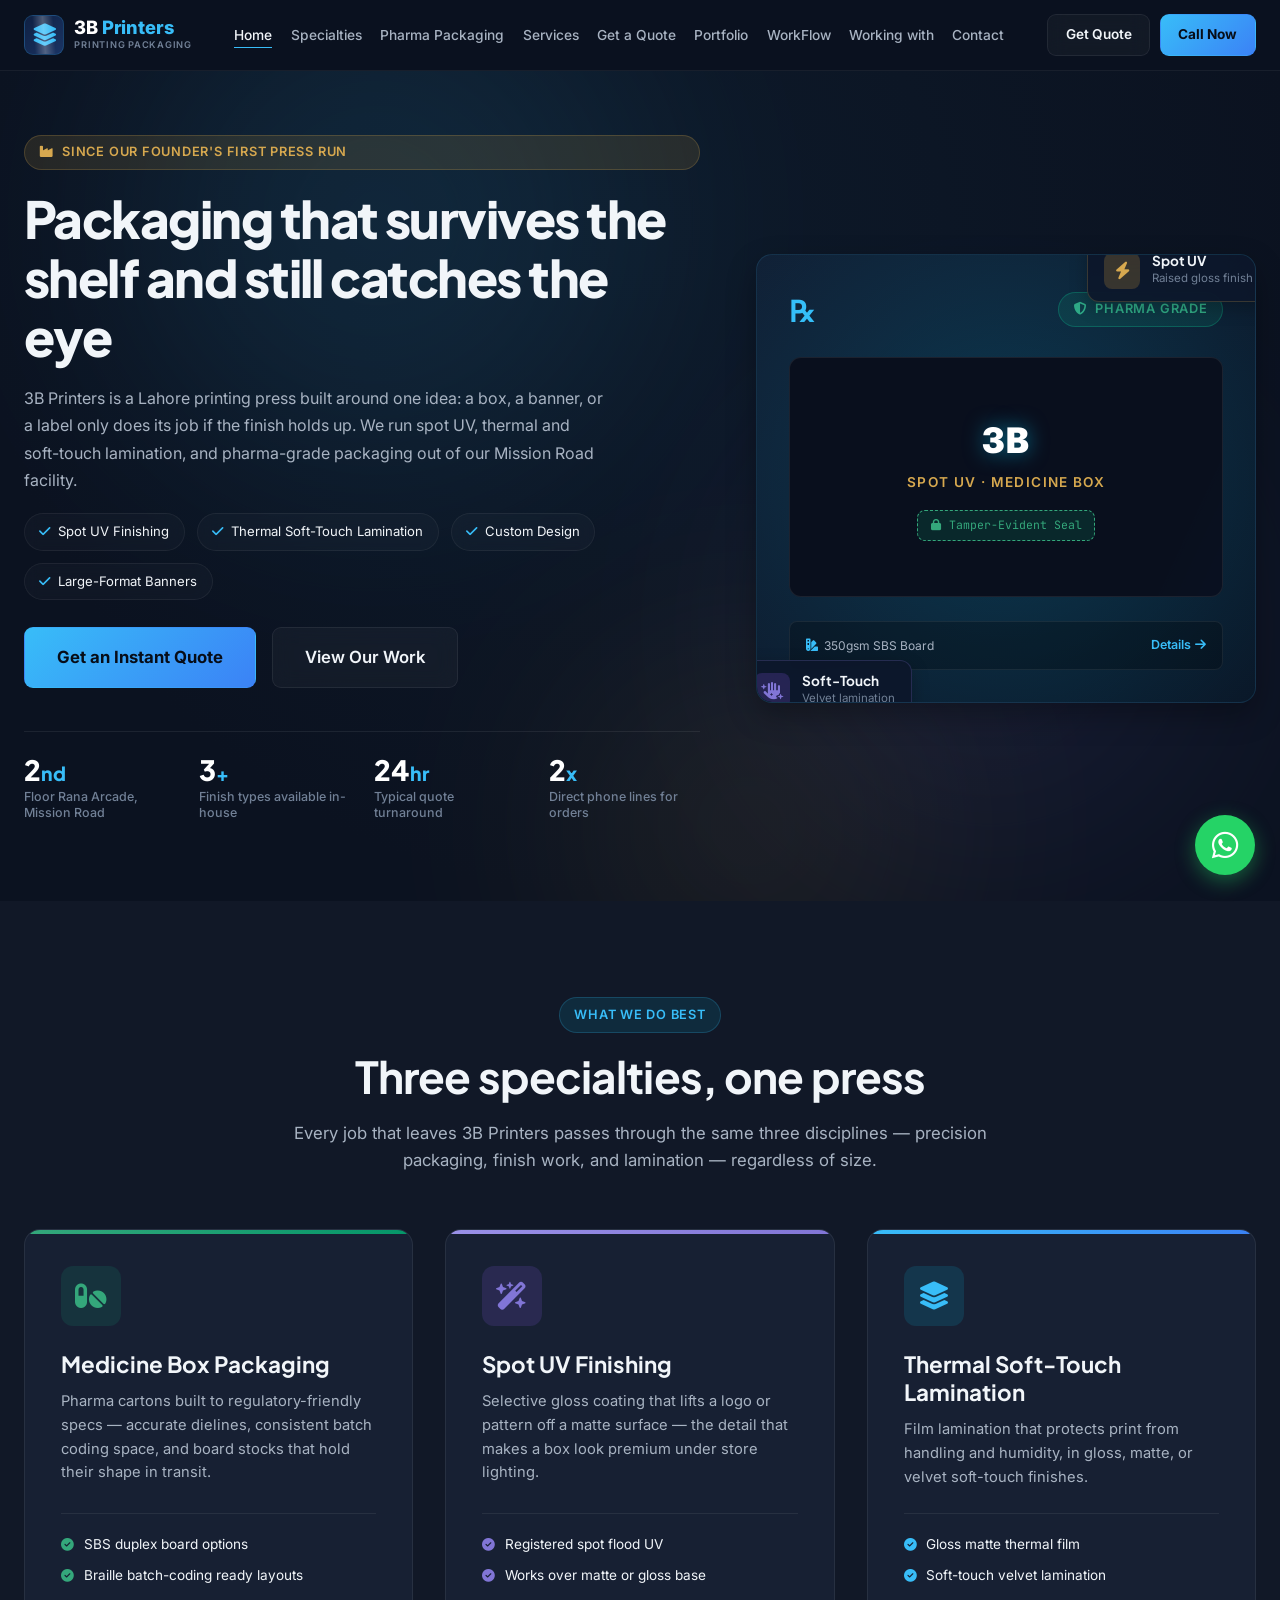
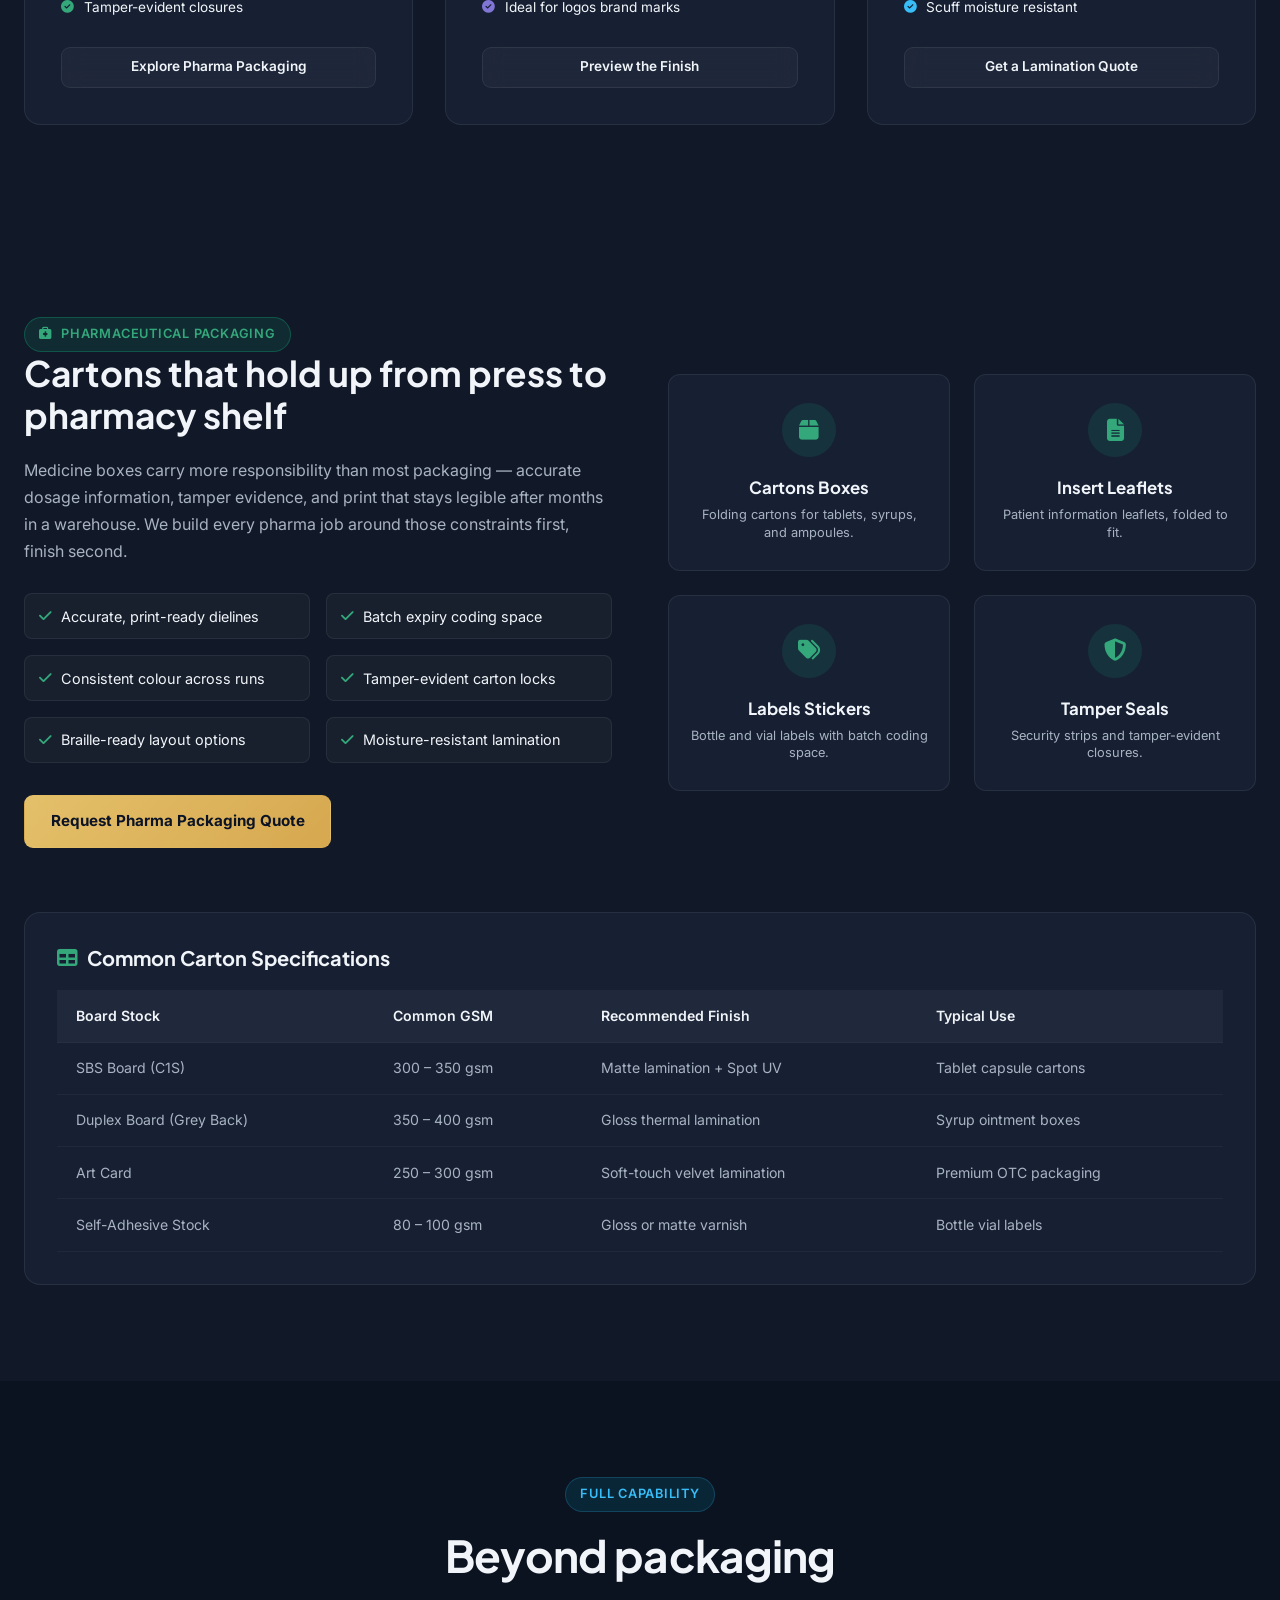
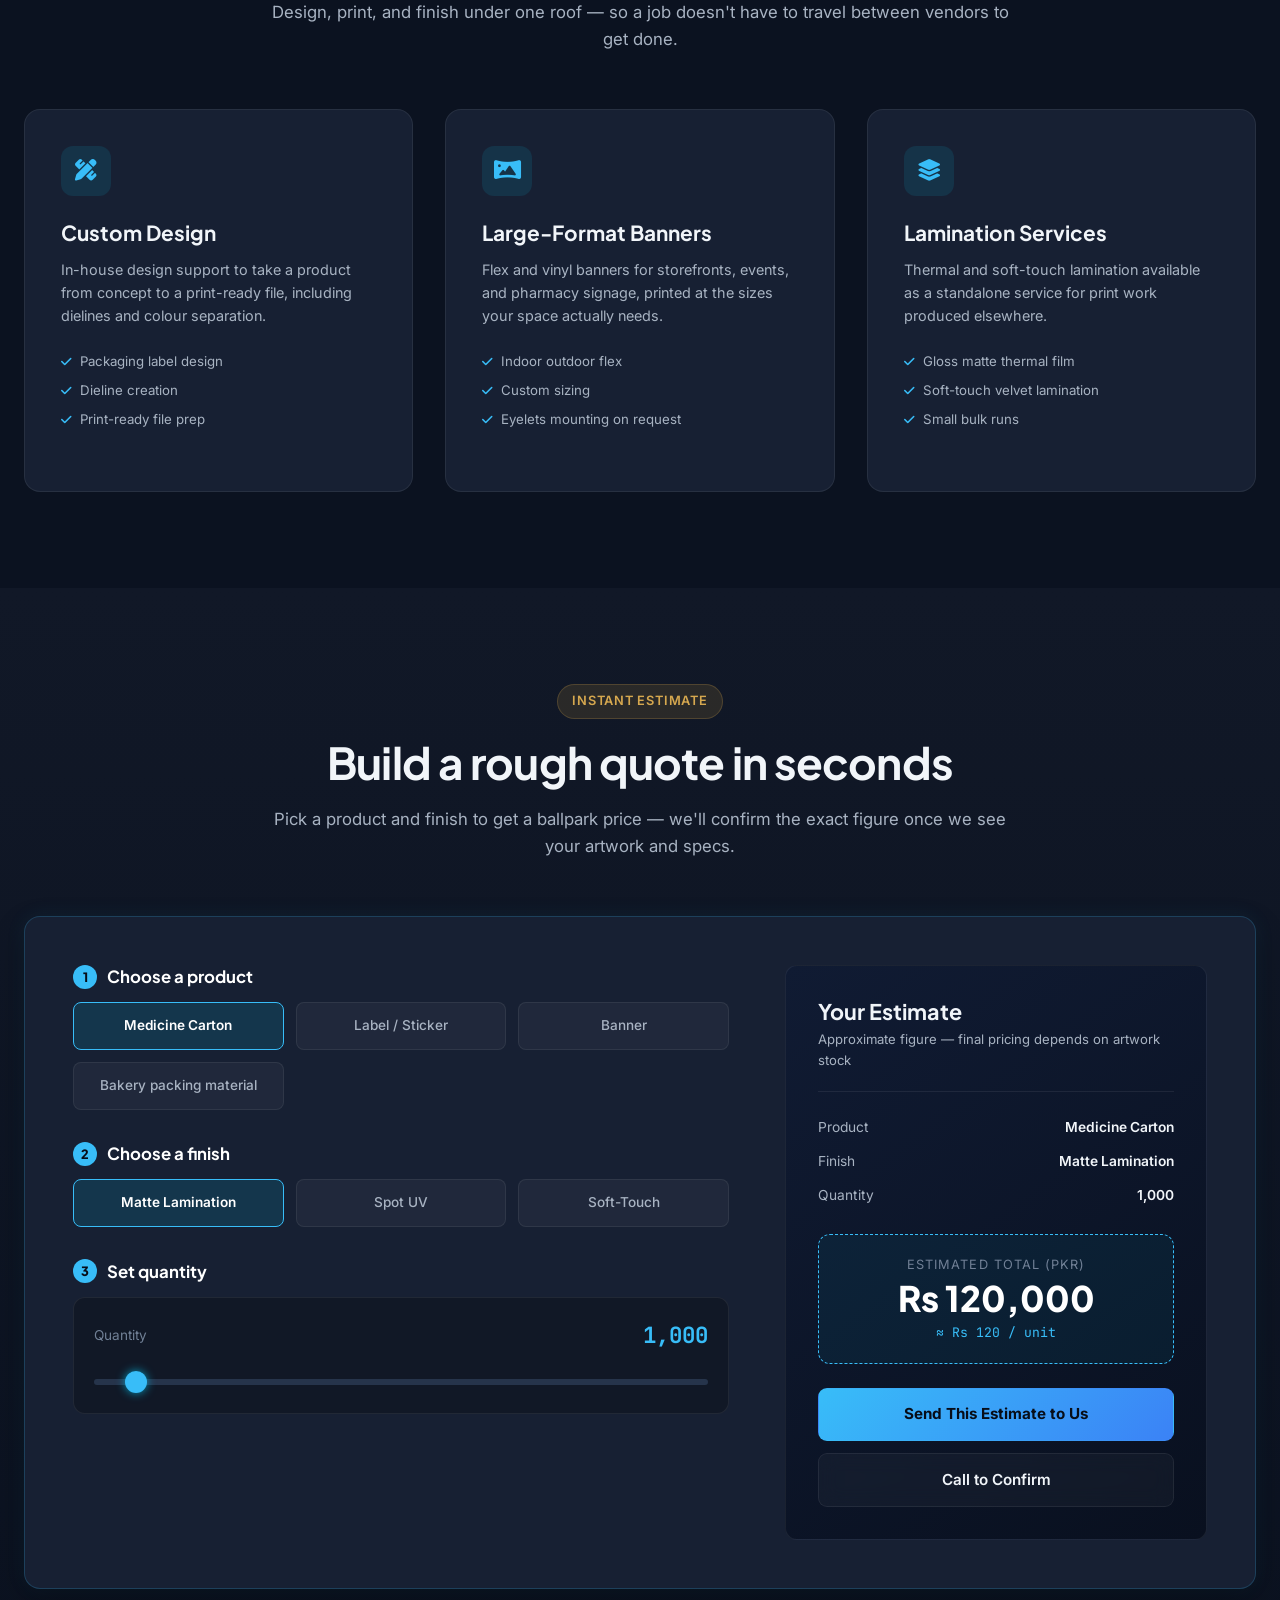
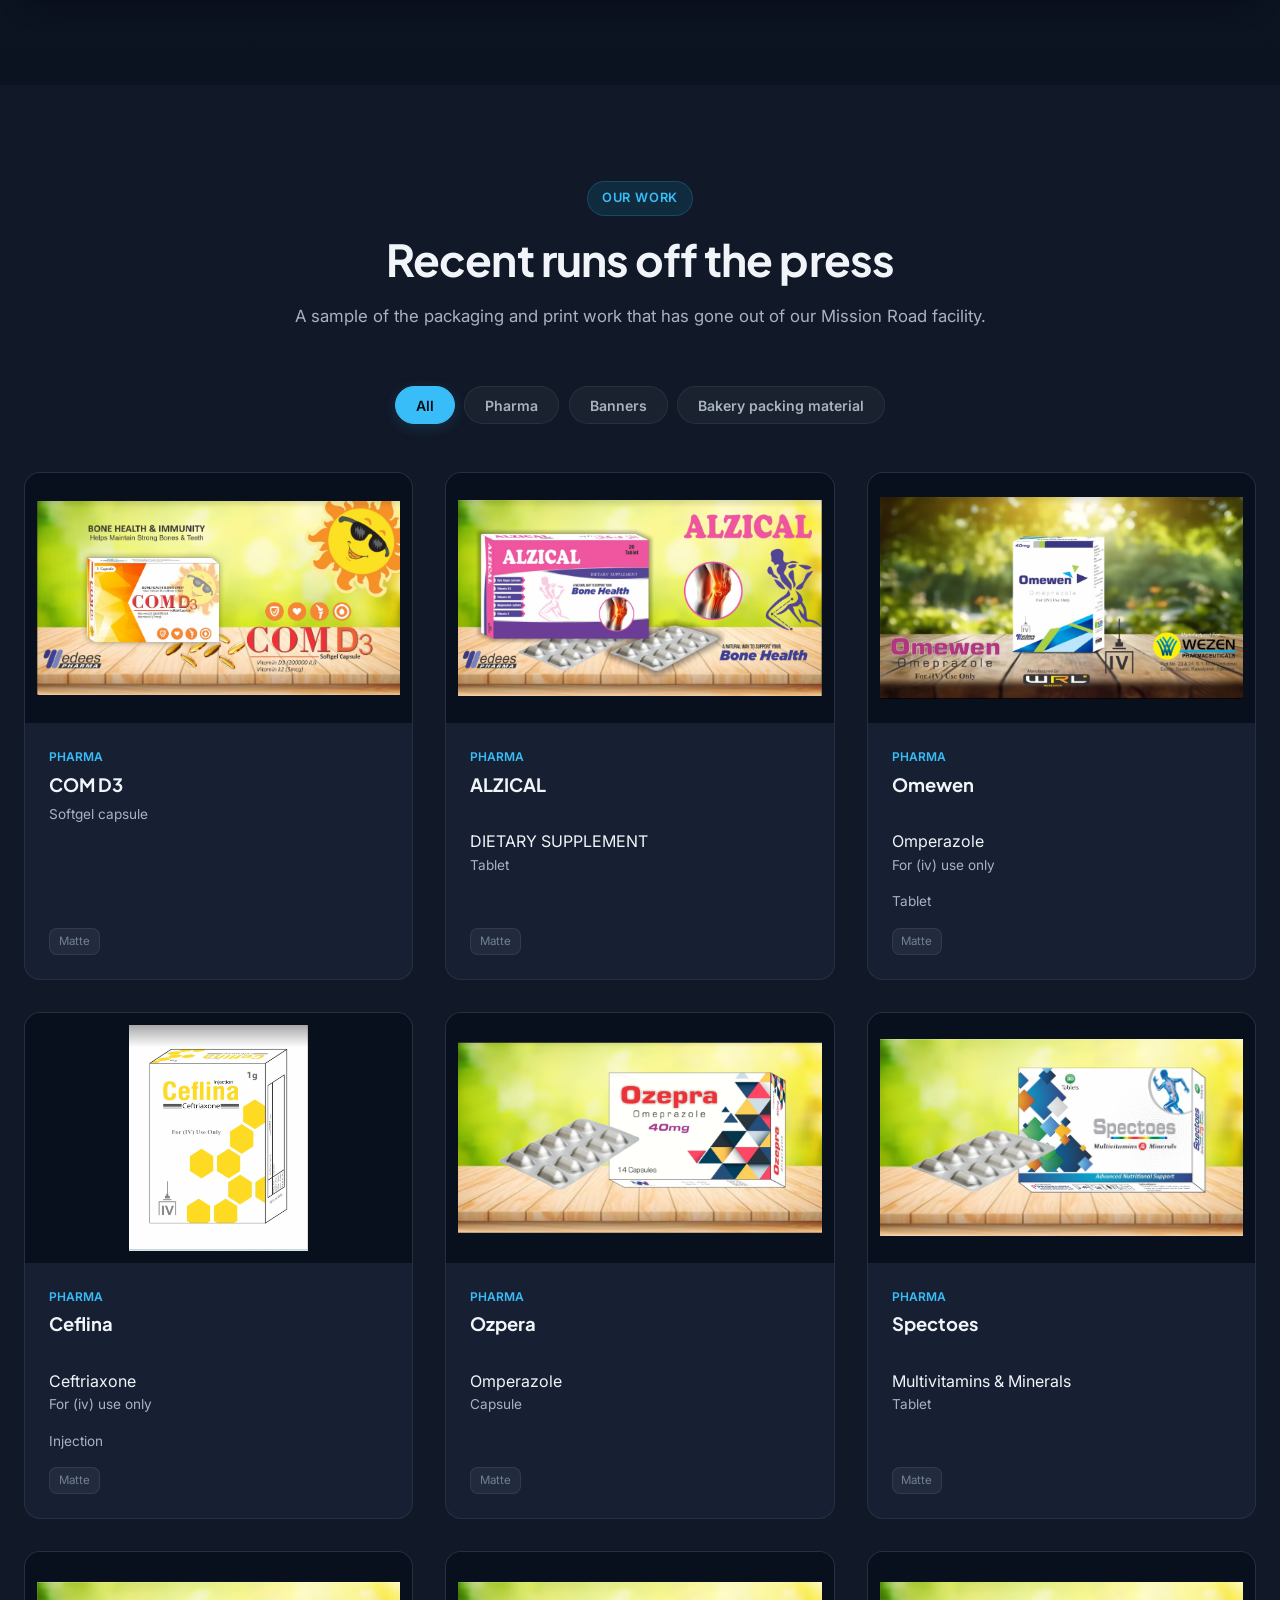
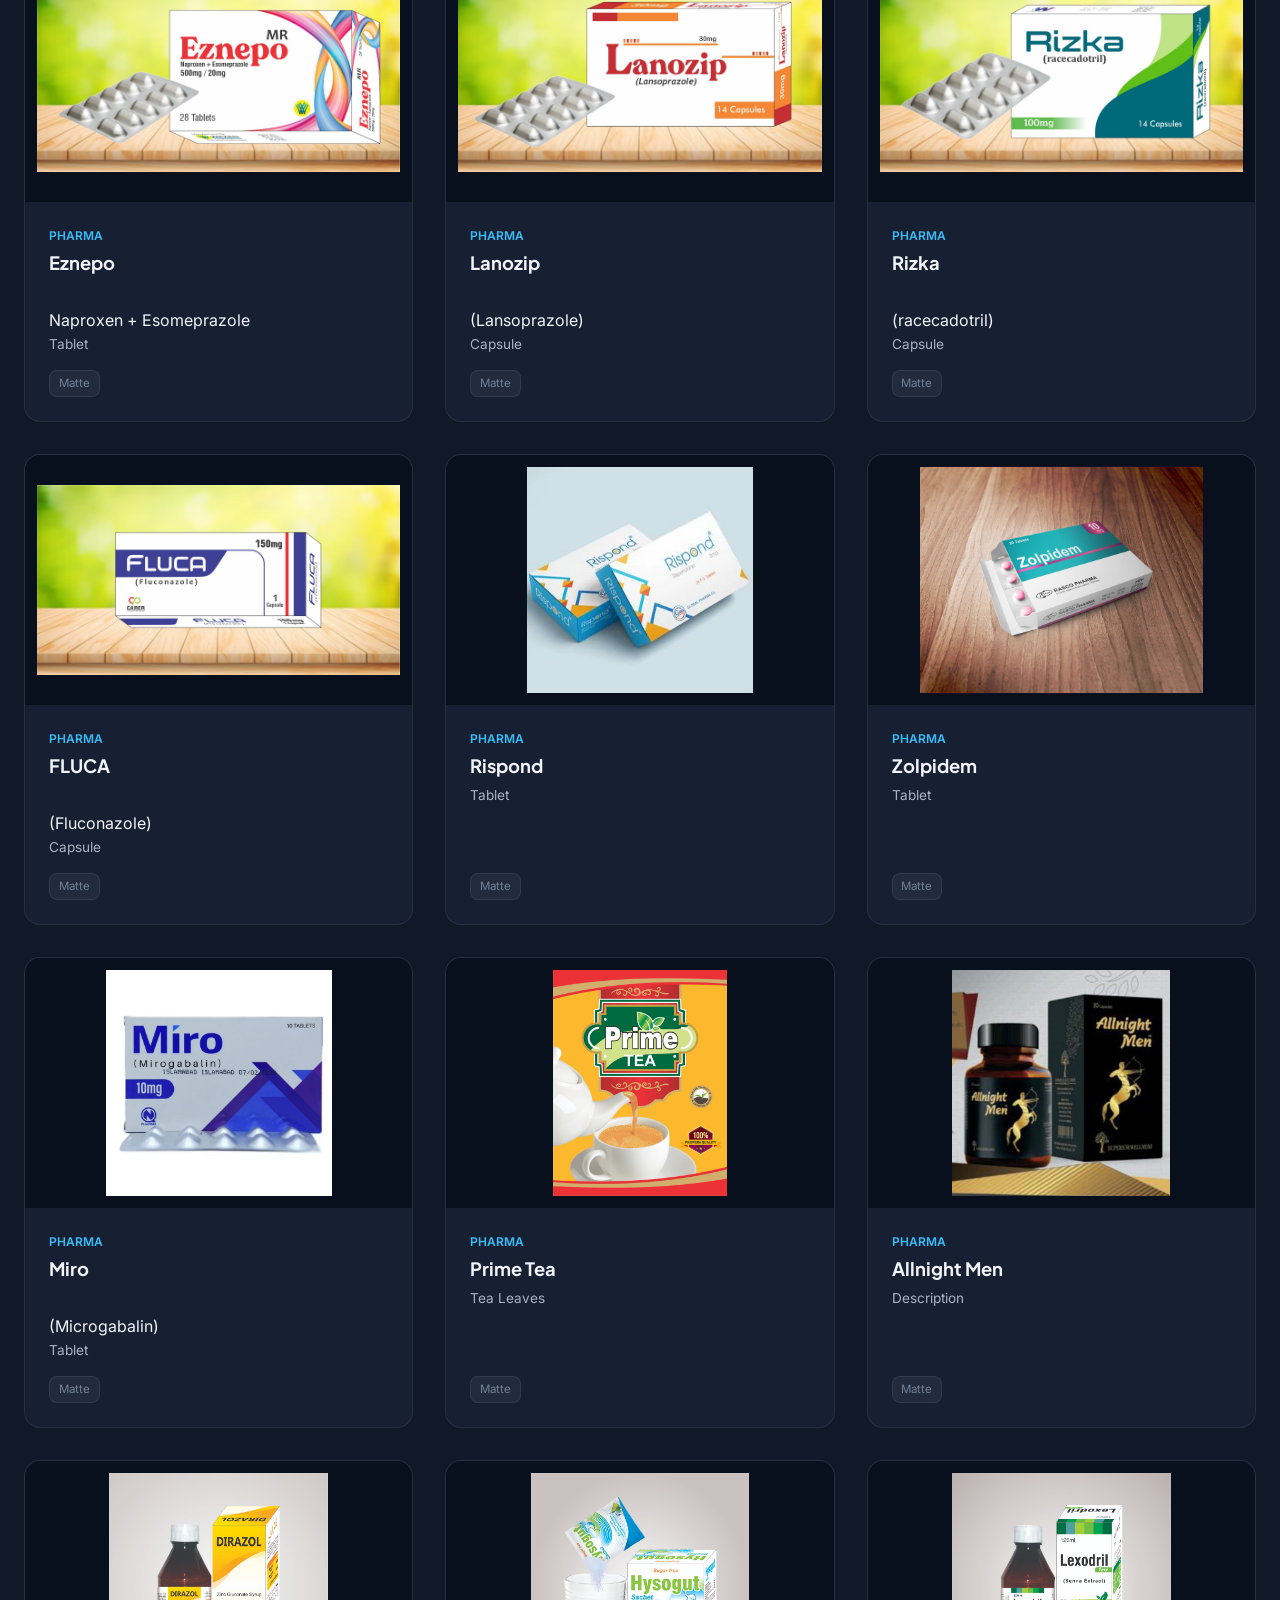
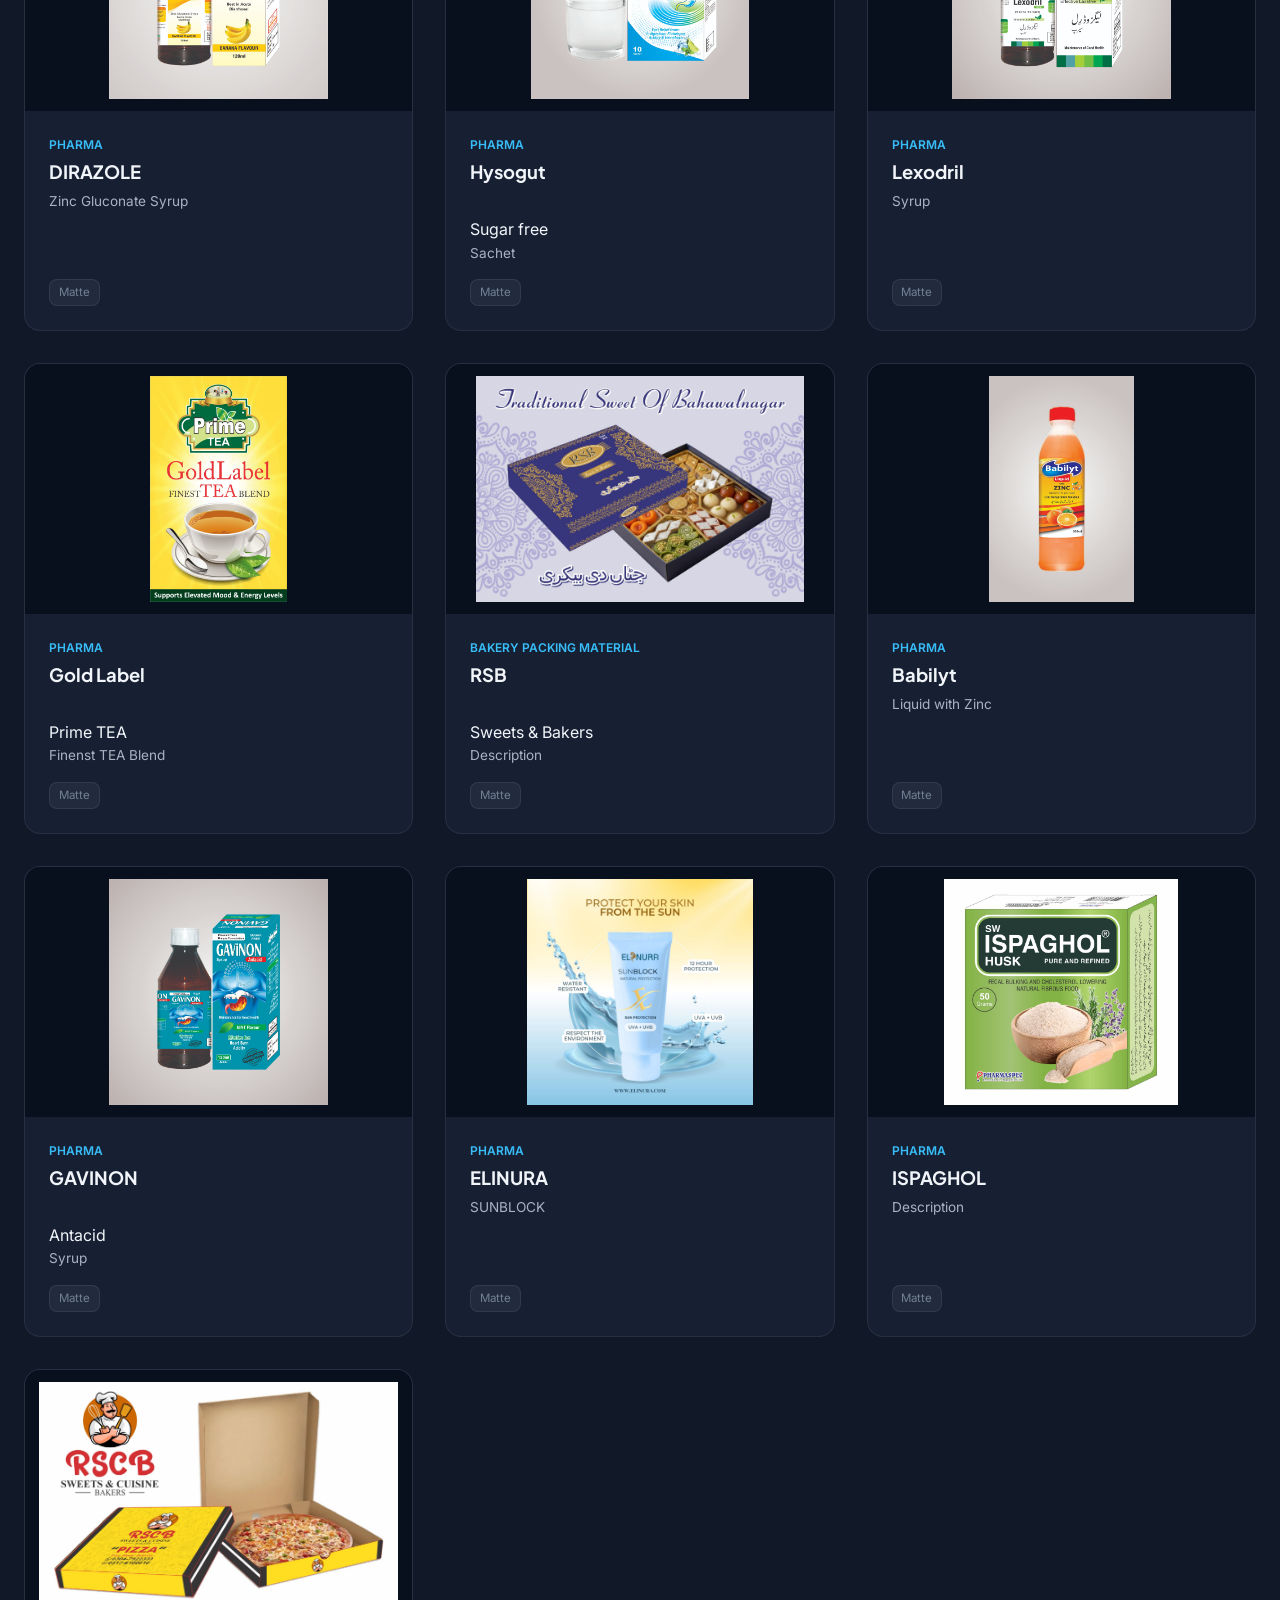
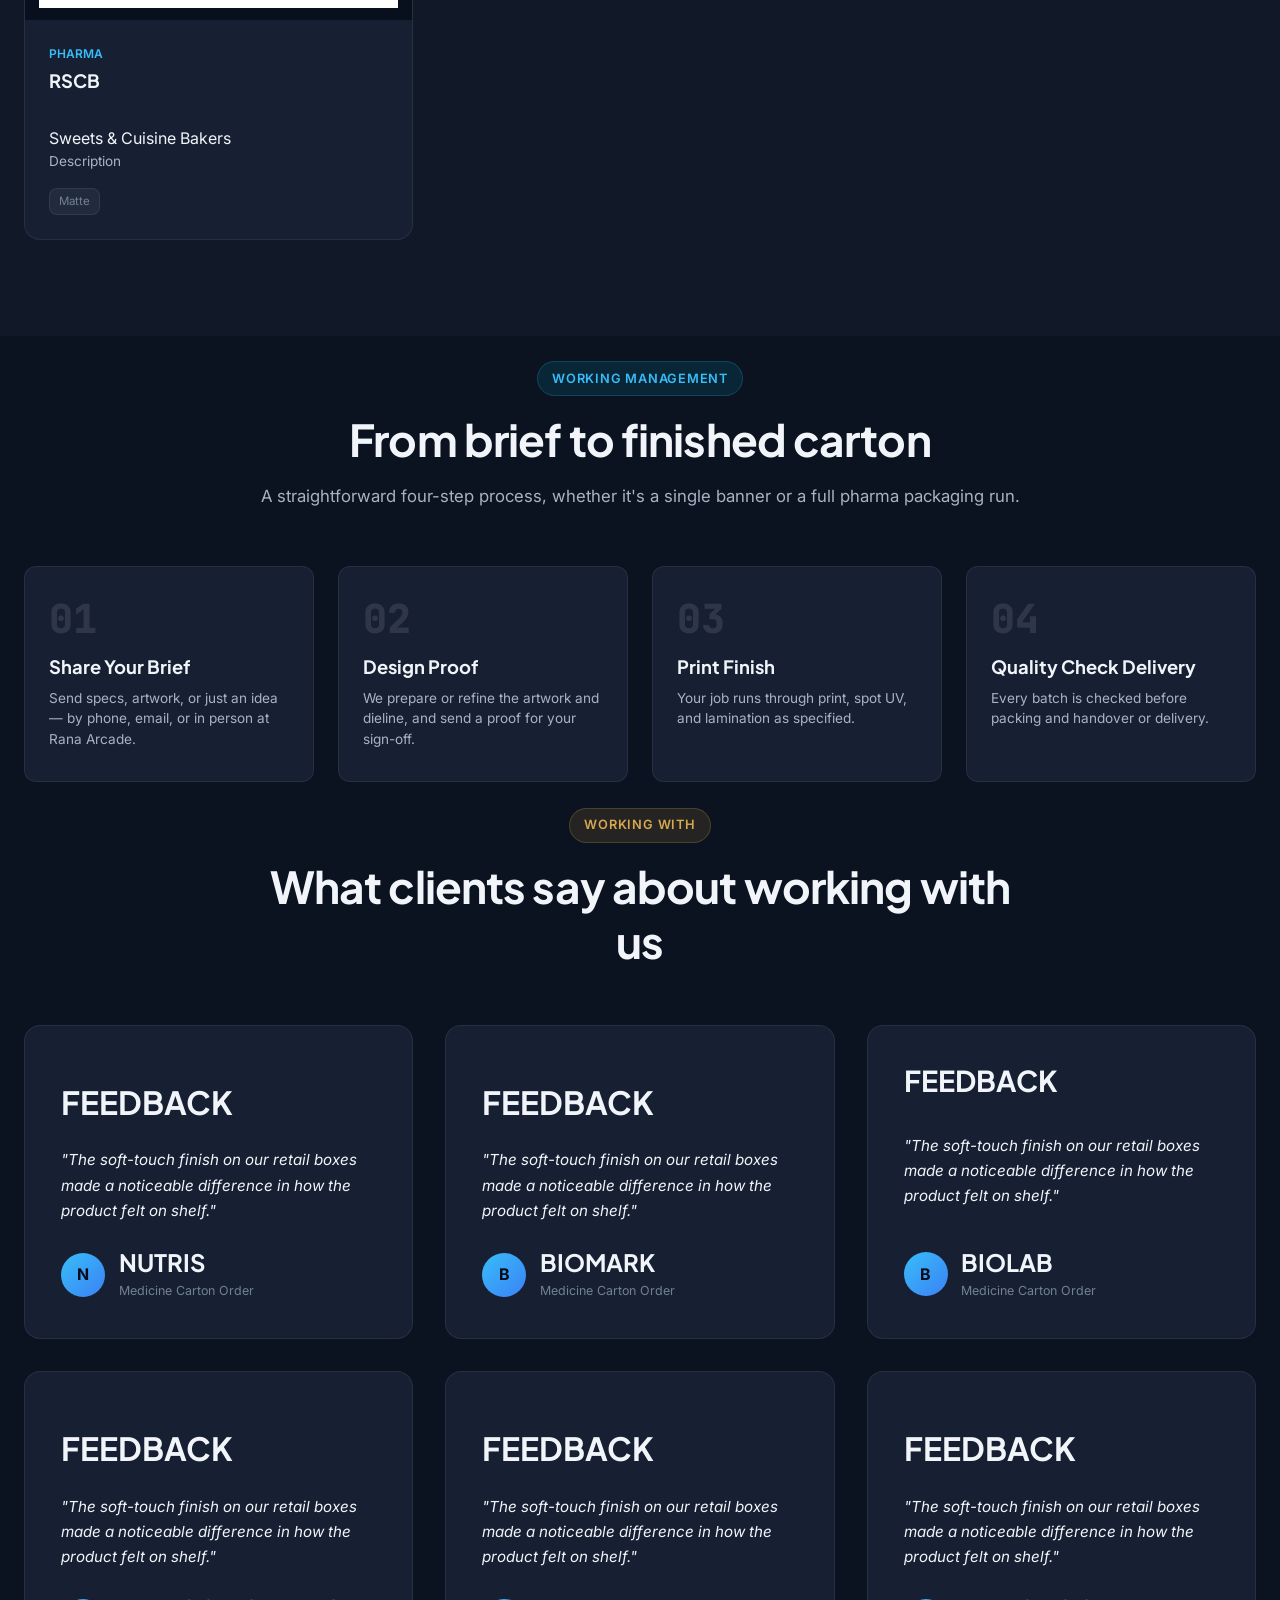
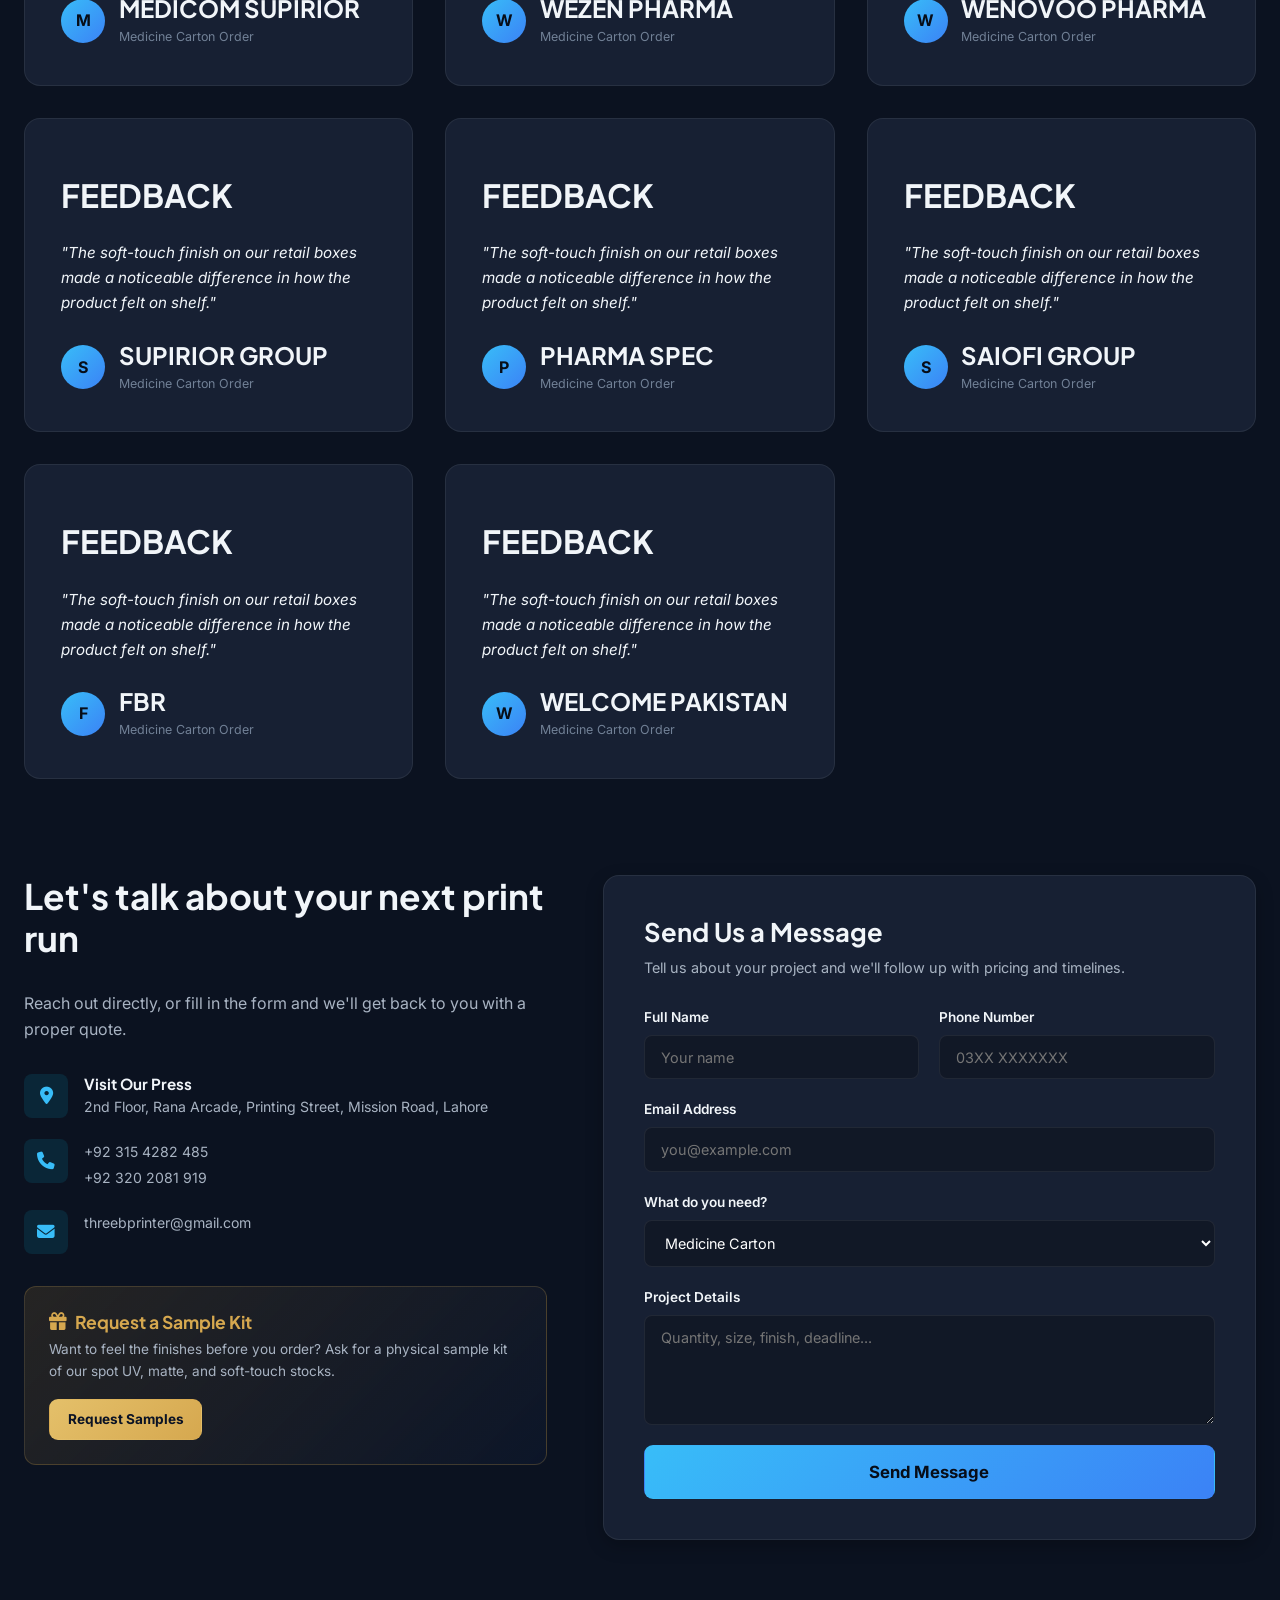
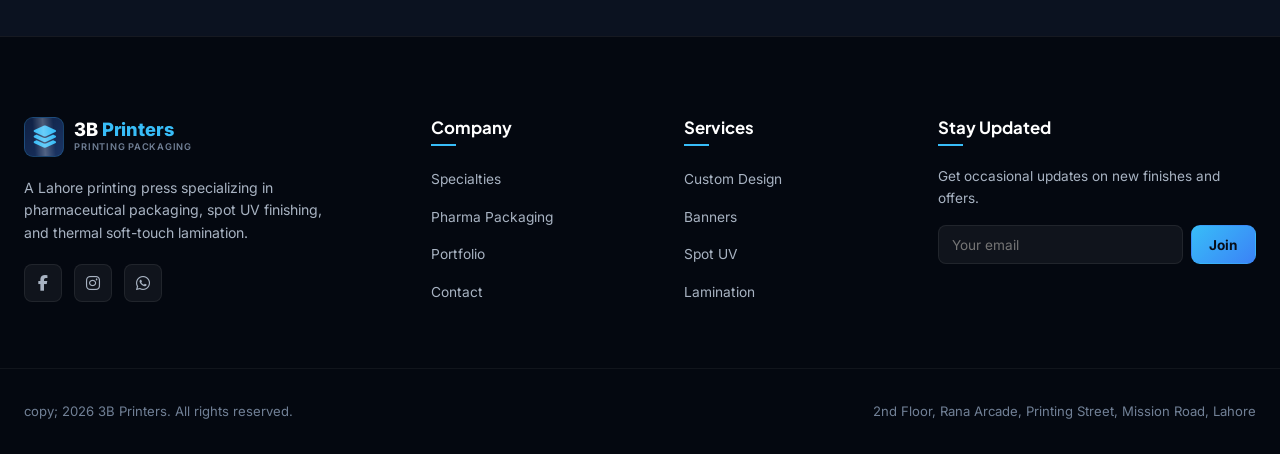
==== commit 60222e07: "Update buisness.html" ====
--- a/buisness.html
+++ b/buisness.html
@@ -466,7 +466,7 @@
             <div class="portfolio-grid">
                 <div class="portfolio-card" data-category="pharma">
                     <div class="portfolio-card-img">
-                        <img src="assets/portfolio/comd3.png" alt="COM D3" loading="lazy">
+                        <img src="comd3.png" alt="COM D3" loading="lazy">
                         <div class="portfolio-overlay"></div>
                     </div>
                     <div class="portfolio-card-info">
@@ -481,7 +481,7 @@
 
                 <div class="portfolio-card" data-category="pharma">
                     <div class="portfolio-card-img">
-                        <img src="assets/portfolio/alzical.png" alt="Alzical" loading="lazy">
+                        <img src="alzical.png" alt="Alzical" loading="lazy">
                         <div class="portfolio-overlay"></div>
                     </div>
                     <div class="portfolio-card-info">
@@ -496,7 +496,7 @@
 
                 <div class="portfolio-card" data-category="pharma">
                     <div class="portfolio-card-img">
-                        <img src="assets/portfolio/omewen.png" alt="Omewen" loading="lazy">
+                        <img src="omewen.png" alt="Omewen" loading="lazy">
                         <div class="portfolio-overlay"></div>
                     </div>
                     <div class="portfolio-card-info">
@@ -512,7 +512,7 @@
 
                 <div class="portfolio-card" data-category="pharma">
                     <div class="portfolio-card-img">
-                        <img src="assets/portfolio/ceflina.png" alt="Ceflina" loading="lazy">
+                        <img src="ceflina.png" alt="Ceflina" loading="lazy">
                         <div class="portfolio-overlay"></div>
                     </div>
                     <div class="portfolio-card-info">
@@ -528,7 +528,7 @@
 
                 <div class="portfolio-card" data-category="pharma">
                     <div class="portfolio-card-img">
-                        <img src="assets/portfolio/ozpera.png" alt="Ozpera" loading="lazy">
+                        <img src="ozpera.png" alt="Ozpera" loading="lazy">
                         <div class="portfolio-overlay"></div>
                     </div>
                     <div class="portfolio-card-info">
@@ -543,7 +543,7 @@
 
                 <div class="portfolio-card" data-category="pharma">
                     <div class="portfolio-card-img">
-                        <img src="assets/portfolio/spectoes.png" alt="Spectoes" loading="lazy">
+                        <img src="spectoes.png" alt="Spectoes" loading="lazy">
                         <div class="portfolio-overlay"></div>
                     </div>
                     <div class="portfolio-card-info">
@@ -558,7 +558,7 @@
 
                 <div class="portfolio-card" data-category="pharma">
                     <div class="portfolio-card-img">
-                        <img src="assets/portfolio/eznepo.png" alt="Eznepo" loading="lazy">
+                        <img src="eznepo.png" alt="Eznepo" loading="lazy">
                         <div class="portfolio-overlay"></div>
                     </div>
                     <div class="portfolio-card-info">
@@ -573,7 +573,7 @@
 
                 <div class="portfolio-card" data-category="pharma">
                     <div class="portfolio-card-img">
-                        <img src="assets/portfolio/lanozip.png" alt="Lanozip" loading="lazy">
+                        <img src="lanozip.png" alt="Lanozip" loading="lazy">
                         <div class="portfolio-overlay"></div>
                     </div>
                     <div class="portfolio-card-info">
@@ -588,7 +588,7 @@
 
                 <div class="portfolio-card" data-category="pharma">
                     <div class="portfolio-card-img">
-                        <img src="assets/portfolio/rizka.png" alt="Rizka" loading="lazy">
+                        <img src="rizka.png" alt="Rizka" loading="lazy">
 
                         <div class="portfolio-overlay"></div>
                     </div>
@@ -604,7 +604,7 @@
 
                 <div class="portfolio-card" data-category="pharma">
                     <div class="portfolio-card-img">
-                        <img src="assets/portfolio/fluca.png" alt="FLUCA" loading="lazy">
+                        <img src="fluca.png" alt="FLUCA" loading="lazy">
 
                         <div class="portfolio-overlay"></div>
                     </div>
@@ -620,7 +620,7 @@
 
                 <div class="portfolio-card" data-category="pharma">
                     <div class="portfolio-card-img">
-                        <img src="assets/portfolio/rispond.png" alt="Rispond" loading="lazy">
+                        <img src="rispond.png" alt="Rispond" loading="lazy">
                         <div class="portfolio-overlay"></div>
                     </div>
                     <div class="portfolio-card-info">
@@ -635,7 +635,7 @@
 
                 <div class="portfolio-card" data-category="pharma">
                     <div class="portfolio-card-img">
-                        <img src="assets/portfolio/zolpidem.png" alt="Zolpidem" loading="lazy">
+                        <img src="zolpidem.png" alt="Zolpidem" loading="lazy">
                         <div class="portfolio-overlay"></div>
                     </div>
                     <div class="portfolio-card-info">
@@ -650,7 +650,7 @@
 
                 <div class="portfolio-card" data-category="pharma">
                     <div class="portfolio-card-img">
-                        <img src="assets/portfolio/miro.png" alt="Miro" loading="lazy">
+                        <img src="miro.png" alt="Miro" loading="lazy">
                         <div class="portfolio-overlay"></div>
                     </div>
                     <div class="portfolio-card-info">
@@ -665,7 +665,7 @@
 
                 <div class="portfolio-card" data-category="pharma">
                     <div class="portfolio-card-img">
-                        <img src="assets/portfolio/prime tea.png" alt="Prime tea" loading="lazy">
+                        <img src="prime tea.png" alt="Prime tea" loading="lazy">
                         <div class="portfolio-overlay"></div>
                     </div>
                     <div class="portfolio-card-info">
@@ -680,7 +680,7 @@
 
                 <div class="portfolio-card" data-category="pharma">
                     <div class="portfolio-card-img">
-                        <img src="assets/portfolio/allnight.png" alt="Allnight Men" loading="lazy">
+                        <img src="allnight.png" alt="Allnight Men" loading="lazy">
                         <div class="portfolio-overlay"></div>
                     </div>
                     <div class="portfolio-card-info">
@@ -695,7 +695,7 @@
 
                 <div class="portfolio-card" data-category="pharma">
                     <div class="portfolio-card-img">
-                        <img src="assets/portfolio/dirazole.png" alt="DIRAZOLE" loading="lazy">
+                        <img src="dirazole.png" alt="DIRAZOLE" loading="lazy">
                         <div class="portfolio-overlay"></div>
                     </div>
                     <div class="portfolio-card-info">
@@ -711,7 +711,7 @@
                 <div class="portfolio-card" data-category="pharma">
 
                     <div class="portfolio-card-img">
-                        <img src="assets/portfolio/hysogut.png" alt="Hysogut" loading="lazy">
+                        <img src="hysogut.png" alt="Hysogut" loading="lazy">
                         <div class="portfolio-overlay"></div>
                     </div>
                     <div class="portfolio-card-info">
@@ -726,7 +726,7 @@
 
                 <div class="portfolio-card" data-category="pharma">
                     <div class="portfolio-card-img">
-                        <img src="assets/portfolio/lexodril.png" alt="Lexodril" loading="lazy">
+                        <img src="lexodril.png" alt="Lexodril" loading="lazy">
                         <div class="portfolio-overlay"></div>
                     </div>
                     <div class="portfolio-card-info">
@@ -741,7 +741,7 @@
 
                 <div class="portfolio-card" data-category="pharma">
                     <div class="portfolio-card-img">
-                        <img src="assets/portfolio/goldlabel primetea.png" alt="GoldLabel PrimeTea" loading="lazy">
+                        <img src="goldlabel primetea.png" alt="GoldLabel PrimeTea" loading="lazy">
                         <div class="portfolio-overlay"></div>
                     </div>
                     <div class="portfolio-card-info">
@@ -756,7 +756,7 @@
 
                 <div class="portfolio-card" data-category="bakery packing material">
                     <div class="portfolio-card-img">
-                        <img src="assets/portfolio/rsb.png" alt="RSB" loading="lazy">
+                        <img src="rsb.png" alt="RSB" loading="lazy">
                         <div class="portfolio-overlay"></div>
                     </div>
                     <div class="portfolio-card-info">
@@ -771,7 +771,7 @@
 
                 <div class="portfolio-card" data-category="pharma">
                     <div class="portfolio-card-img">
-                        <img src="assets/portfolio/babilyt.png" alt="Babilyt" loading="lazy">
+                        <img src="babilyt.png" alt="Babilyt" loading="lazy">
                         <div class="portfolio-overlay"></div>
                     </div>
                     <div class="portfolio-card-info">
@@ -786,7 +786,7 @@
 
                 <div class="portfolio-card" data-category="pharma">
                     <div class="portfolio-card-img">
-                        <img src="assets/portfolio/gavinon.png" alt="GAVINON" loading="lazy">
+                        <img src="gavinon.png" alt="GAVINON" loading="lazy">
                         <div class="portfolio-overlay"></div>
                     </div>
                     <div class="portfolio-card-info">
@@ -801,7 +801,7 @@
 
                 <div class="portfolio-card" data-category="pharma">
                     <div class="portfolio-card-img">
-                        <img src="assets/portfolio/elinura.png" alt="ELINURA" loading="lazy">
+                        <img src="elinura.png" alt="ELINURA" loading="lazy">
                         <div class="portfolio-overlay"></div>
                     </div>
                     <div class="portfolio-card-info">
@@ -816,7 +816,7 @@
 
                 <div class="portfolio-card" data-category="pharma">
                     <div class="portfolio-card-img">
-                        <img src="assets/portfolio/ispaghol.png" alt="ISPAGHOL" loading="lazy">
+                        <img src="ispaghol.png" alt="ISPAGHOL" loading="lazy">
                         <div class="portfolio-overlay"></div>
                     </div>
                     <div class="portfolio-card-info">
@@ -831,7 +831,7 @@
 
                 <div class="portfolio-card" data-category="pharma">
                     <div class="portfolio-card-img">
-                        <img src="assets/portfolio/rscb.png" alt="RSCB" loading="lazy">
+                        <img src="rscb.png" alt="RSCB" loading="lazy">
                         <div class="portfolio-overlay"></div>
                     </div>
                     <div class="portfolio-card-info">
@@ -1318,4 +1318,4 @@
 
 </body>
 
-</html>+</html>
